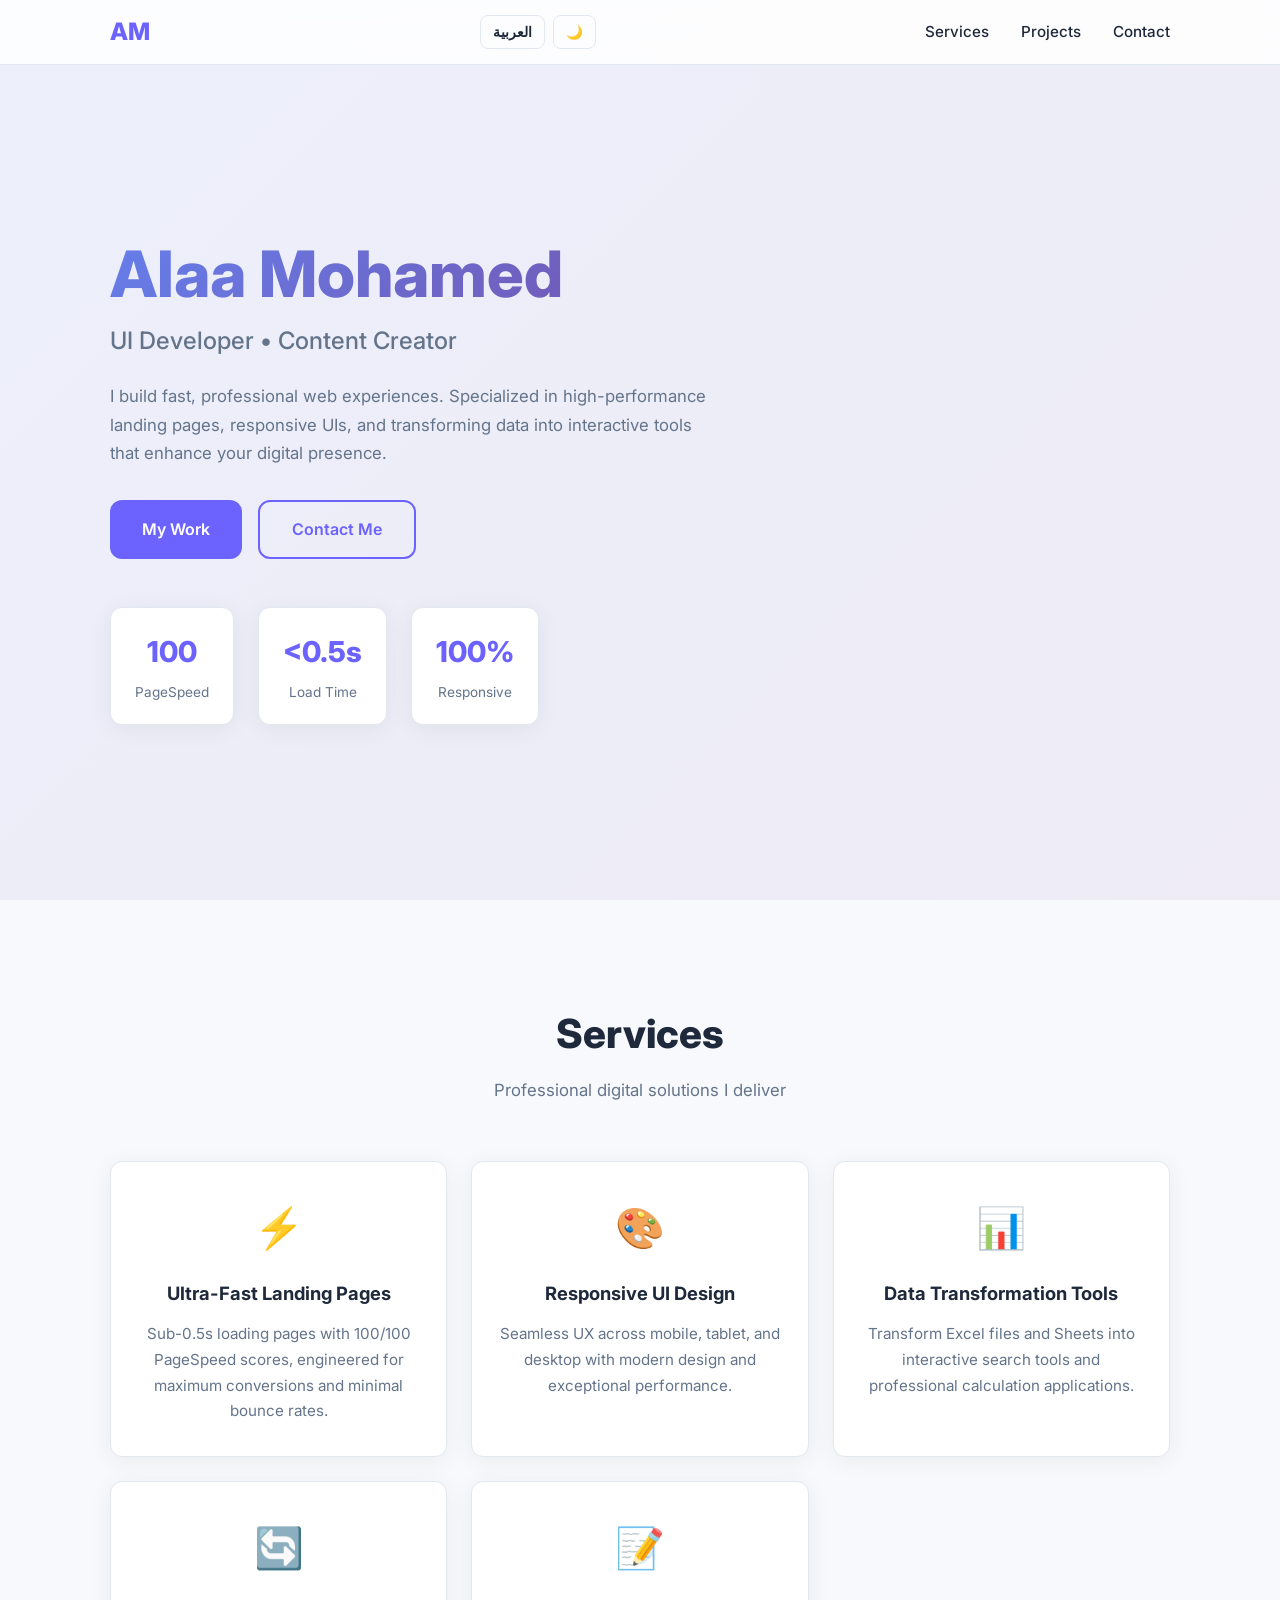
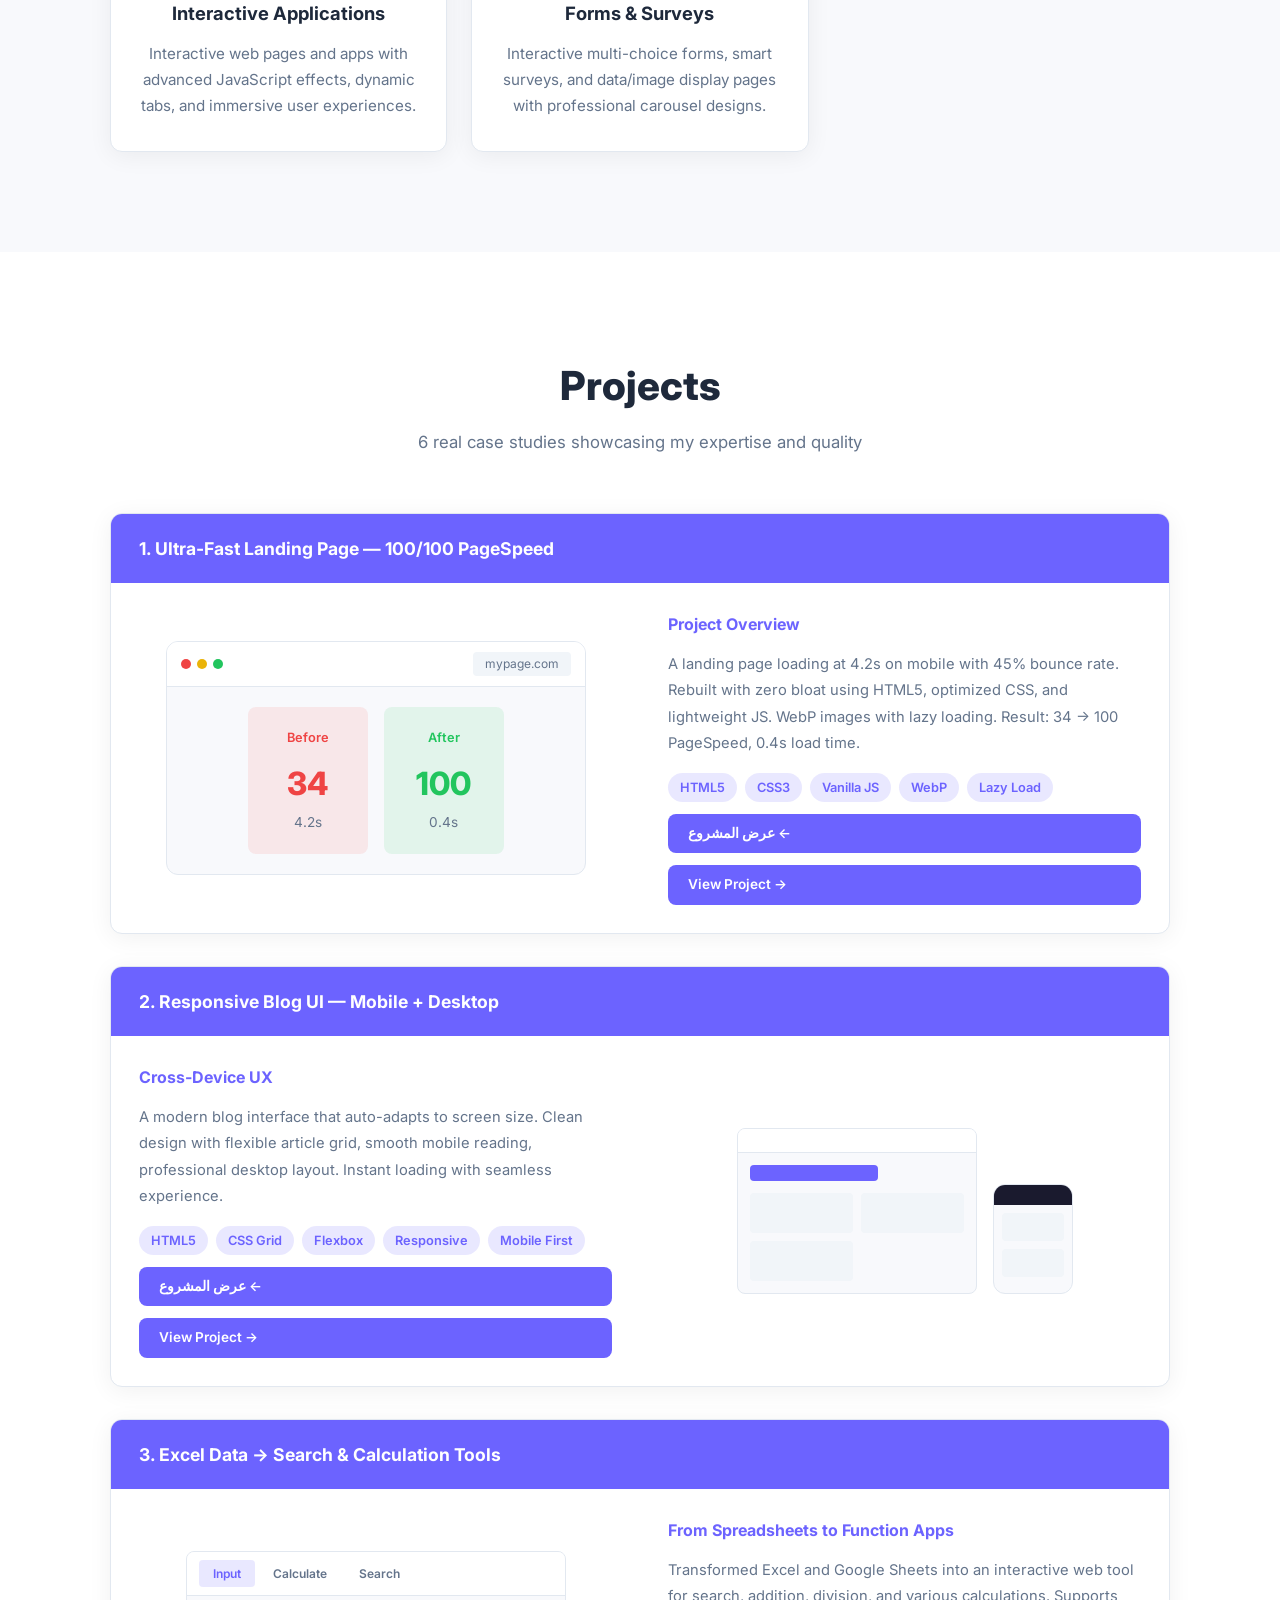
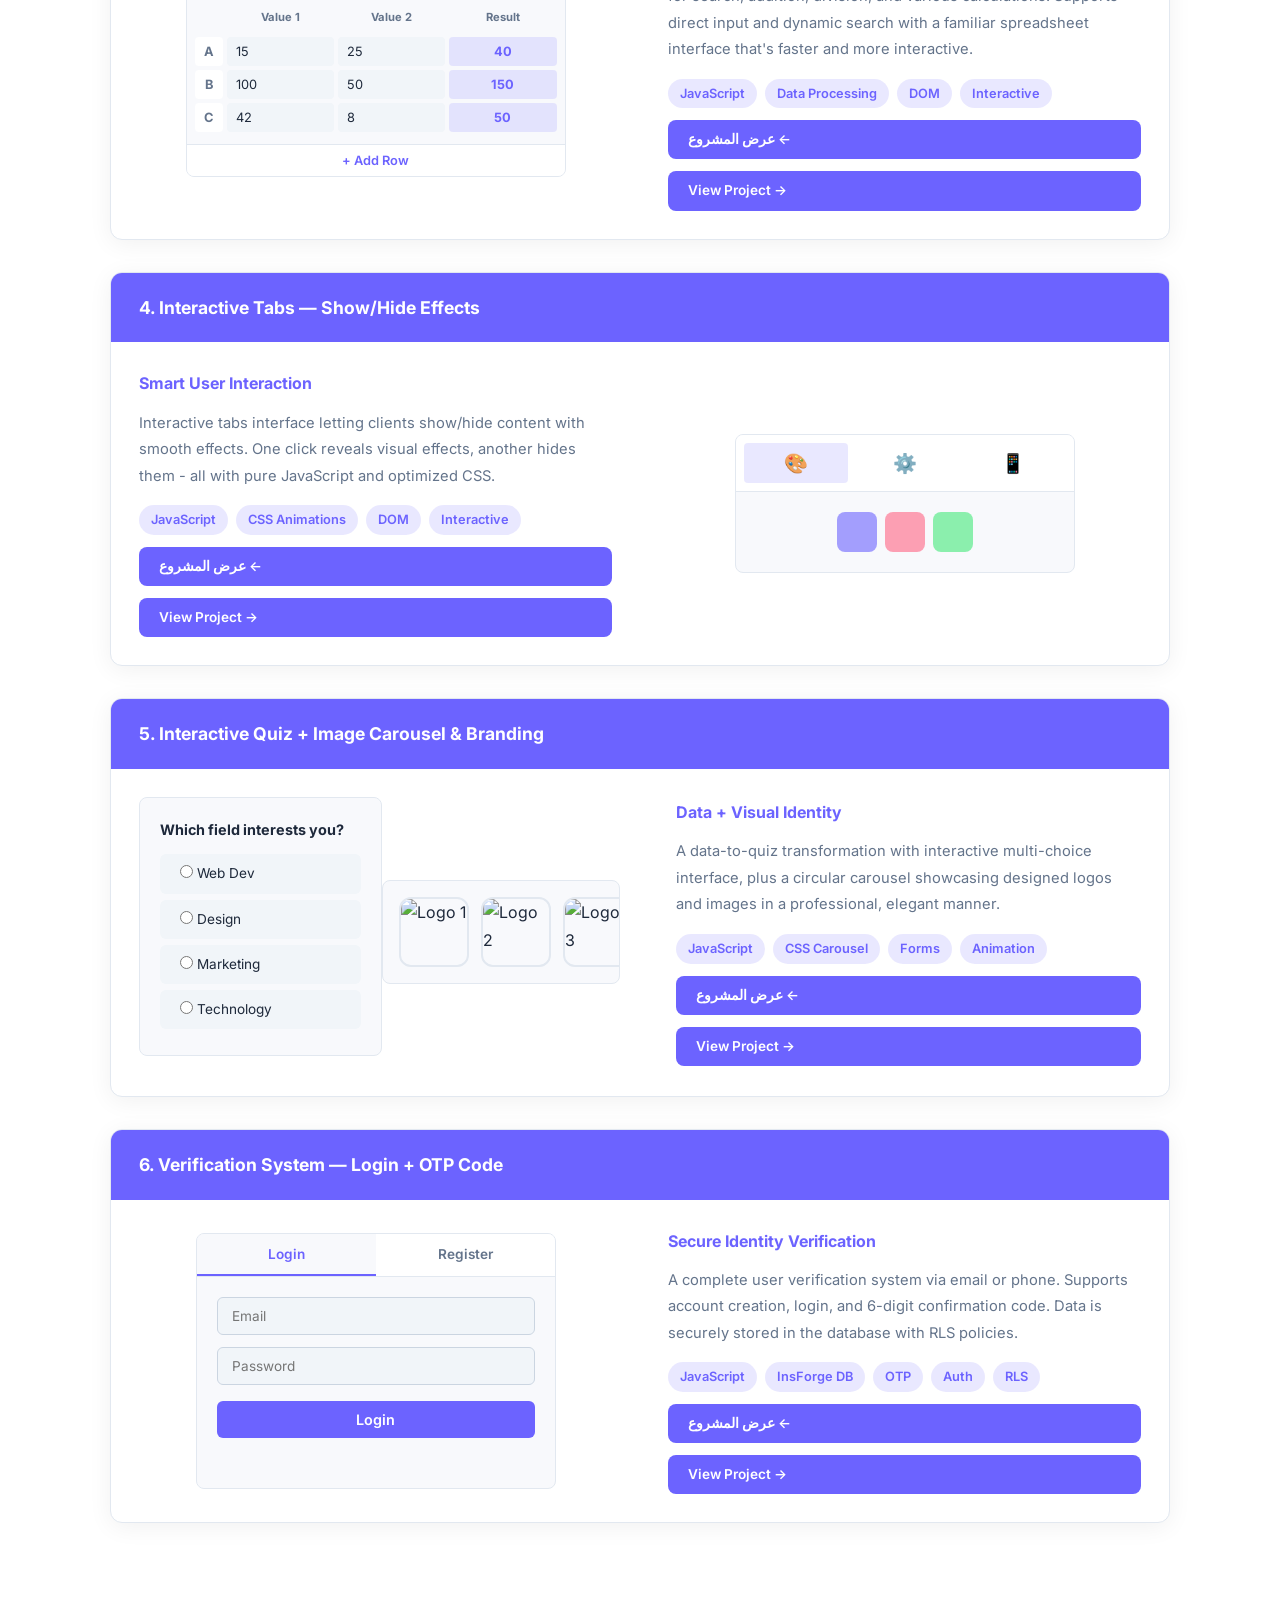
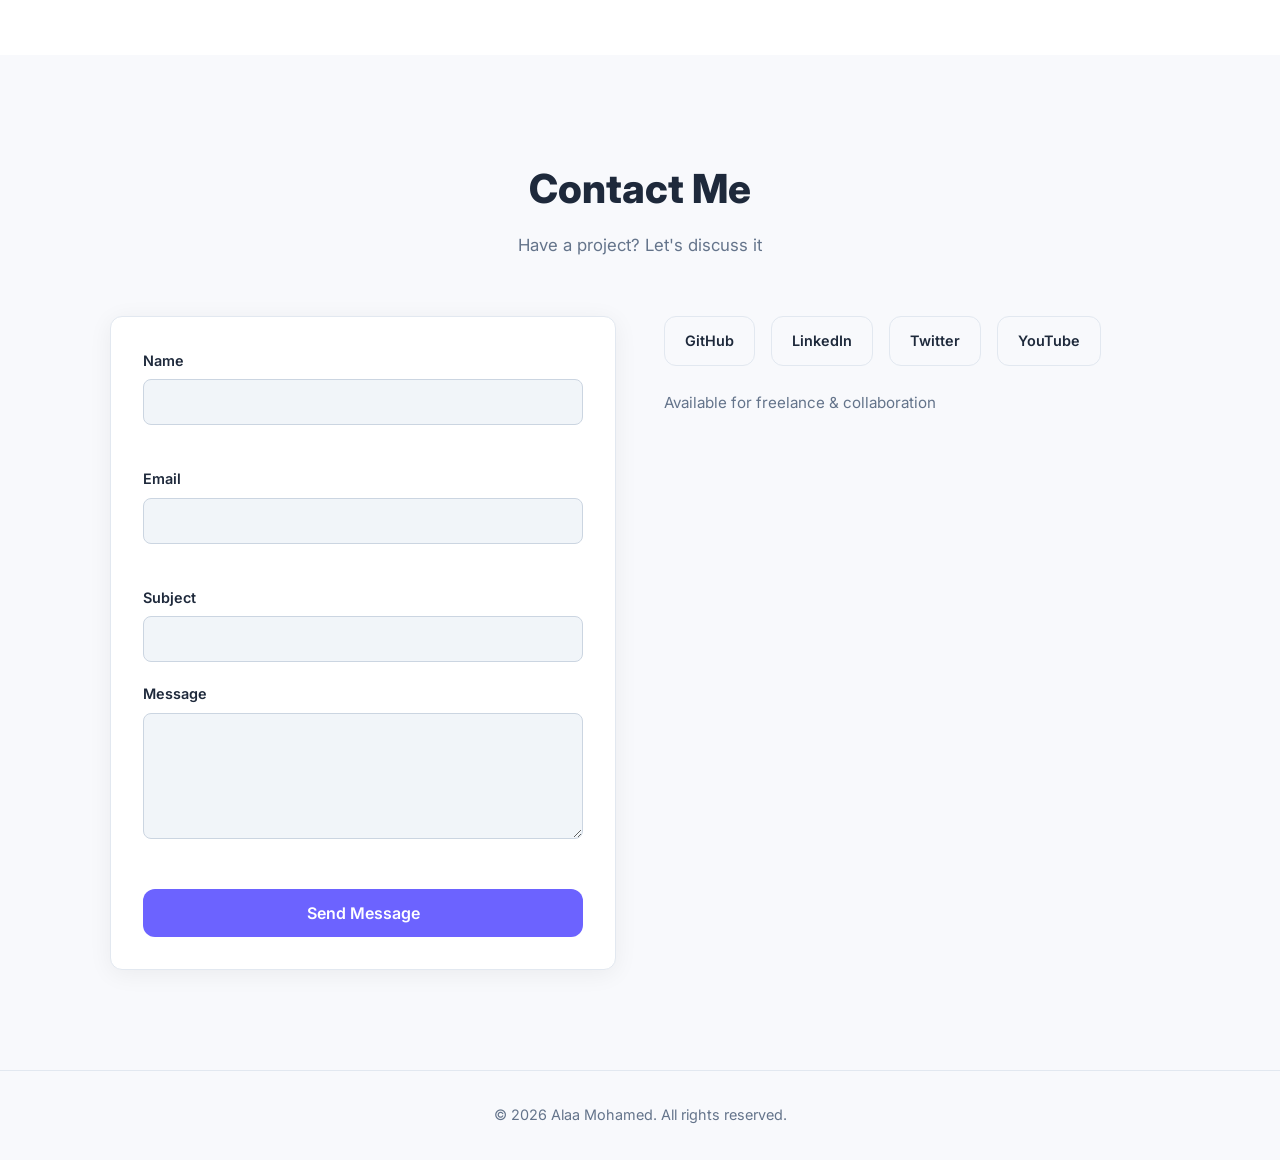
==== index.html @ 9984dd1e "Initial commit: portfolio with auth system, bilingual UI, 6 projects" ====
<!DOCTYPE html>
<html lang="en" dir="ltr" data-theme="light">
<head>
<meta charset="UTF-8">
<meta name="viewport" content="width=device-width, initial-scale=1.0">
<title lang="ar">علاء محمد | مطور وصانع محتوى</title>
<title lang="en" hidden>Alaa Mohamed | Developer &amp; Content Creator</title>
<meta name="description" content="علاء محمد - مطور واجهات مستخدم وصانع محتوى. أبنـي لاندينج بيج فائقة السرعة، واجهات متجاوبة، وأدوات تفاعلية.">
<link rel="icon" type="image/svg+xml" href="data:image/svg+xml,%3Csvg xmlns='http://www.w3.org/2000/svg' viewBox='0 0 32 32'%3E%3Crect width='32' height='32' rx='8' fill='%236C63FF'/%3E%3Ctext x='16' y='22' font-size='18' fill='white' text-anchor='middle' font-weight='bold' lang='ar'%3Eع%3C/text%3E%3Ctext x='16' y='22' font-size='18' fill='white' text-anchor='middle' font-weight='bold' lang='en' hidden%3EA%3C/text%3E%3C/svg%3E">
<link rel="preconnect" href="https://fonts.googleapis.com">
<link rel="preconnect" href="https://fonts.gstatic.com" crossorigin>
<link href="https://fonts.googleapis.com/css2?family=Cairo:wght@400;500;600;700;800&family=Inter:wght@400;500;600;700&display=swap" rel="stylesheet">
<link rel="stylesheet" href="styles/main.css">
</head>
<body>

<!-- ===== NAVIGATION ===== -->
<nav class="nav" role="navigation">
  <div class="nav__inner container">
    <a href="#" class="nav__logo">AM</a>
    <div class="nav__actions">
      <button class="btn-icon" id="langToggle" aria-label="English">EN</button>
      <button class="btn-icon" id="themeToggle" aria-label="Toggle theme">🌓</button>
      <button class="btn-icon nav__menu-btn" id="menuToggle" aria-label="Menu">☰</button>
    </div>
    <ul class="nav__links" id="navLinks">
      <li><a href="#services"><span lang="ar">خدماتي</span><span lang="en" hidden>Services</span></a></li>
      <li><a href="#projects"><span lang="ar">مشاريعي</span><span lang="en" hidden>Projects</span></a></li>
      <li><a href="#contact"><span lang="ar">تواصل</span><span lang="en" hidden>Contact</span></a></li>
    </ul>
  </div>
</nav>

<!-- ===== HERO ===== -->
<header class="hero" id="hero">
  <div class="hero__bg"></div>
  <div class="hero__inner container">
    <div class="hero__content">
      <h1 class="hero__name">
        <span class="hero__name-ar" lang="ar">علاء محمد</span>
        <span class="hero__name-en" lang="en" hidden>Alaa Mohamed</span>
      </h1>
      <p class="hero__title">
        <span lang="ar">مطور واجهات مستخدم &bull; صانع محتوى</span>
        <span lang="en" hidden>UI Developer &bull; Content Creator</span>
      </p>
      <p class="hero__bio">
        <span lang="ar">أبنـي تجارب ويب سريعة واحترافية. متخصص في لاندينج بيج فائقة الأداء، واجهات مستخدم متجاوبة، وتحويل البيانات والملفات إلى أدوات تفاعلية تعزز حضورك الرقمي.</span>
        <span lang="en" hidden>I build fast, professional web experiences. Specialized in high-performance landing pages, responsive UIs, and transforming data into interactive tools that enhance your digital presence.</span>
      </p>
      <div class="hero__cta">
        <a href="#projects" class="btn btn-primary"><span lang="ar">مشاريعي</span><span lang="en" hidden>My Work</span></a>
        <a href="#contact" class="btn btn-outline"><span lang="ar">تواصل معي</span><span lang="en" hidden>Contact Me</span></a>
      </div>
      <div class="hero__metrics">
        <div class="metric-card">
          <span class="metric-card__value">100</span>
          <span class="metric-card__label"><span lang="ar">PageSpeed</span><span lang="en" hidden>PageSpeed</span></span>
        </div>
        <div class="metric-card">
          <span class="metric-card__value">&lt;0.5s</span>
          <span class="metric-card__label"><span lang="ar">زمن التحميل</span><span lang="en" hidden>Load Time</span></span>
        </div>
        <div class="metric-card">
          <span class="metric-card__value">100%</span>
          <span class="metric-card__label"><span lang="ar">متجاوب</span><span lang="en" hidden>Responsive</span></span>
        </div>
      </div>
    </div>
  </div>
</header>

<!-- ===== SERVICES ===== -->
<section class="section" id="services">
  <div class="container">
    <h2 class="section__title" data-i18n="services.title"><span lang="ar">خدماتي</span><span lang="en" hidden>Services</span></h2>
    <p class="section__sub" data-i18n="services.sub"><span lang="ar">ما أقدمه لك من حلول رقمية احترافية</span><span lang="en" hidden>Professional digital solutions I deliver</span></p>
    <div class="services__grid">
      <div class="service-card" data-delay="0">
        <div class="service-card__icon">⚡</div>
        <h3 data-i18n="services.landing.title"><span lang="ar">لاندينج بيج فائقة السرعة</span><span lang="en" hidden>Ultra-Fast Landing Pages</span></h3>
        <p data-i18n="services.landing.desc"><span lang="ar">صفحات محسّنة للتحميل تحت 0.5 ثانية مع نتائج PageSpeed 100/100، مصممة لزيادة التحويلات وتقليل الارتداد.</span><span lang="en" hidden>Sub-0.5s loading pages with 100/100 PageSpeed scores, engineered for maximum conversions and minimal bounce rates.</span></p>
      </div>
      <div class="service-card" data-delay="100">
        <div class="service-card__icon">🎨</div>
        <h3 data-i18n="services.ui.title"><span lang="ar">واجهات مستخدم متجاوبة</span><span lang="en" hidden>Responsive UI Design</span></h3>
        <p data-i18n="services.ui.desc"><span lang="ar">تجربة مستخدم سلسة على جميع الأجهزة - موبيل، تابلت، ديسكتوب - بتصاميم عصرية وأداء استثنائي.</span><span lang="en" hidden>Seamless UX across mobile, tablet, and desktop with modern design and exceptional performance.</span></p>
      </div>
      <div class="service-card" data-delay="200">
        <div class="service-card__icon">📊</div>
        <h3 data-i18n="services.data.title"><span lang="ar">تحويل البيانات إلى أدوات</span><span lang="en" hidden>Data Transformation Tools</span></h3>
        <p data-i18n="services.data.desc"><span lang="ar">حوّل ملفات Excel وSheets إلى أدوات بحث تفاعلية وتطبيقات دوال احترافية للجمع والتحليل.</span><span lang="en" hidden>Transform Excel files and Sheets into interactive search tools and professional calculation applications.</span></p>
      </div>
      <div class="service-card" data-delay="300">
        <div class="service-card__icon">🔄</div>
        <h3 data-i18n="services.interactive.title"><span lang="ar">تطبيقات تفاعلية</span><span lang="en" hidden">Interactive Applications</span></h3>
        <p data-i18n="services.interactive.desc"><span lang="ar">صفحات وتطبيقات ويب تفاعلية مع تأثيرات جافا سكريبت متقدمة، تابات ديناميكية، وتجارب مستخدم غامرة.</span><span lang="en" hidden">Interactive web pages and apps with advanced JavaScript effects, dynamic tabs, and immersive user experiences.</span></p>
      </div>
      <div class="service-card" data-delay="400">
        <div class="service-card__icon">📝</div>
        <h3 data-i18n="services.forms.title"><span lang="ar">نماذج واستبيانات</span><span lang="en" hidden>Forms & Surveys</span></h3>
        <p data-i18n="services.forms.desc"><span lang="ar">نماذج تفاعلية متعددة الاختيارات، استبيانات ذكية، وصفحات عرض بيانات وصور بتصاميم كاروسيل احترافية.</span><span lang="en" hidden>Interactive multi-choice forms, smart surveys, and data/image display pages with professional carousel designs.</span></p>
      </div>
    </div>
  </div>
</section>

<!-- ===== PROJECTS ===== -->
<section class="section section--dark" id="projects">
  <div class="container">
    <h2 class="section__title" data-i18n="projects.title"><span lang="ar">مشاريعي</span><span lang="en" hidden>Projects</span></h2>
    <p class="section__sub" data-i18n="projects.sub"><span lang="ar">6 نماذج عمل حقيقية تعكس خبرتي وجودة ما أقدمه</span><span lang="en" hidden>6 real case studies showcasing my expertise and quality</span></p>

    <!-- Project 1: Landing Page Speed -->
    <article class="project" data-project="1">
      <div class="project__header" data-i18n="project1.title">
        <span lang="ar">١. لاندينج بيج فائقة السرعة &mdash; 100/100 PageSpeed</span>
        <span lang="en" hidden>1. Ultra-Fast Landing Page &mdash; 100/100 PageSpeed</span>
      </div>
      <div class="project__body">
        <div class="project__mockup">
          <div class="mockup-browser">
            <div class="mockup-browser__bar">
              <span></span><span></span><span></span>
              <span class="mockup-browser__url">mypage.com</span>
            </div>
            <div class="mockup-browser__content">
              <div class="speed-demo">
                <div class="speed-card speed-card--before">
                  <div class="speed-card__label">Before</div>
                  <div class="speed-card__score">34</div>
                  <div class="speed-card__time">4.2s</div>
                </div>
                <div class="speed-card speed-card--after">
                  <div class="speed-card__label">After</div>
                  <div class="speed-card__score">100</div>
                  <div class="speed-card__time">0.4s</div>
                </div>
              </div>
            </div>
          </div>
        </div>
        <div class="project__info">
          <h4 data-i18n="project1.subtitle"><span lang="ar">نبذة عن المشروع</span><span lang="en" hidden>Project Overview</span></h4>
          <p data-i18n="project1.desc"><span lang="ar">لاندينج بيج كانت 4.2 ثانية على الموبيل، 45% من الزوار يرتدون قبل التحميل. أعدت بناءها بصفر مكتبات ثقيلة باستخدام HTML5 وCSS محسّن وJS خفيف. استخدمت WebP للصور مع تحميل كسول. النتيجة: من 34 إلى 100 في PageSpeed، زمن تحميل 0.4 ثانية.</span><span lang="en" hidden>A landing page loading at 4.2s on mobile with 45% bounce rate. Rebuilt with zero bloat using HTML5, optimized CSS, and lightweight JS. WebP images with lazy loading. Result: 34 → 100 PageSpeed, 0.4s load time.</span></p>
          <div class="project__tags">
            <span>HTML5</span><span>CSS3</span><span>Vanilla JS</span><span>WebP</span><span>Lazy Load</span>
          </div>
          <a href="project-1.html" class="btn project__link" lang="ar">عرض المشروع ←</a>
          <a href="project-1.html" class="btn project__link" lang="en" hidden>View Project →</a>
        </div>
      </div>
    </article>

    <!-- Project 2: Responsive Blog UI -->
    <article class="project" data-project="2">
      <div class="project__header" data-i18n="project2.title">
        <span lang="ar">٢. واجهة بلوج متجاوبة &mdash; موبيل + ديسكتوب</span>
        <span lang="en" hidden>2. Responsive Blog UI &mdash; Mobile + Desktop</span>
      </div>
      <div class="project__body project__body--reverse">
        <div class="project__mockup">
          <div class="mockup-devices">
            <div class="mockup-devices__desktop">
              <div class="mockup-devices__bar"></div>
              <div class="mockup-blog">
                <div class="mockup-blog__header"></div>
                <div class="mockup-blog__grid">
                  <div></div><div></div><div></div>
                </div>
              </div>
            </div>
            <div class="mockup-devices__mobile">
              <div class="mockup-devices__notch"></div>
              <div class="mockup-blog-mobile">
                <div class="mockup-blog-mobile__item"></div>
                <div class="mockup-blog-mobile__item"></div>
              </div>
            </div>
          </div>
        </div>
        <div class="project__info">
          <h4 data-i18n="project2.subtitle"><span lang="ar">تجربة مستخدم عبر الأجهزة</span><span lang="en" hidden>Cross-Device UX</span></h4>
          <p data-i18n="project2.desc"><span lang="ar">واجهة مدونة عصرية تتكيف تلقائياً مع حجم الشاشة. تصميم نظيف مع شبكة مقالات مرنة، تجربة قراءة سلسة على الموبيل، وتبويب احترافي على سطح المكتب. تعمل بسلاسة وتحمّل فوري.</span><span lang="en" hidden>A modern blog interface that auto-adapts to screen size. Clean design with flexible article grid, smooth mobile reading, professional desktop layout. Instant loading with seamless experience.</span></p>
          <div class="project__tags">
            <span>HTML5</span><span>CSS Grid</span><span>Flexbox</span><span>Responsive</span><span>Mobile First</span>
          </div>
          <a href="project-2.html" class="btn project__link" lang="ar">عرض المشروع ←</a>
          <a href="project-2.html" class="btn project__link" lang="en" hidden>View Project →</a>
        </div>
      </div>
    </article>

    <!-- Project 3: Excel/Sheets Data Tool (Interactive) -->
    <article class="project" data-project="3">
      <div class="project__header" data-i18n="project3.title">
        <span lang="ar">٣. محول بيانات Excel &rarr; أدوات بحث وحسابات</span>
        <span lang="en" hidden>3. Excel Data &rarr; Search & Calculation Tools</span>
      </div>
      <div class="project__body">
        <div class="project__mockup">
          <div class="mockup-sheets" id="sheetsApp">
            <div class="mockup-sheets__toolbar">
              <button class="mockup-sheets__tab active" data-sheets-tab="input"><span lang="ar">إدخال</span><span lang="en" hidden>Input</span></button>
              <button class="mockup-sheets__tab" data-sheets-tab="calc"><span lang="ar">حساب</span><span lang="en" hidden>Calculate</span></button>
              <button class="mockup-sheets__tab" data-sheets-tab="search"><span lang="ar">بحث</span><span lang="en" hidden>Search</span></button>
            </div>
            <div class="mockup-sheets__panel active" data-sheets-panel="input">
              <div class="mockup-sheets__grid" id="sheetsGrid">
                <div class="mockup-sheets__header-row">
                  <span class="mockup-sheets__header"></span>
                  <span class="mockup-sheets__header"><span lang="ar">القيمة 1</span><span lang="en" hidden>Value 1</span></span>
                  <span class="mockup-sheets__header"><span lang="ar">القيمة 2</span><span lang="en" hidden>Value 2</span></span>
                  <span class="mockup-sheets__header"><span lang="ar">الناتج</span><span lang="en" hidden>Result</span></span>
                </div>
              </div>
              <button class="mockup-sheets__add-row" id="sheetsAddRow">+ <span lang="ar">إضافة صف</span><span lang="en" hidden>Add Row</span></button>
            </div>
            <div class="mockup-sheets__panel" data-sheets-panel="calc">
              <div class="mockup-sheets__calc-results" id="sheetsCalcResults">
                <div class="mockup-sheets__calc-item"><span class="mockup-sheets__calc-label"><span lang="ar">المجموع الكلي</span><span lang="en" hidden>Total Sum</span></span><span class="mockup-sheets__calc-value" id="calcSum">0</span></div>
                <div class="mockup-sheets__calc-item"><span class="mockup-sheets__calc-label"><span lang="ar">المتوسط</span><span lang="en" hidden>Average</span></span><span class="mockup-sheets__calc-value" id="calcAvg">0</span></div>
                <div class="mockup-sheets__calc-item"><span class="mockup-sheets__calc-label"><span lang="ar">أكبر قيمة</span><span lang="en" hidden>Max</span></span><span class="mockup-sheets__calc-value" id="calcMax">0</span></div>
                <div class="mockup-sheets__calc-item"><span class="mockup-sheets__calc-label"><span lang="ar">أصغر قيمة</span><span lang="en" hidden>Min</span></span><span class="mockup-sheets__calc-value" id="calcMin">0</span></div>
                <div class="mockup-sheets__calc-item"><span class="mockup-sheets__calc-label"><span lang="ar">عدد الصفوف</span><span lang="en" hidden>Row Count</span></span><span class="mockup-sheets__calc-value" id="calcCount">0</span></div>
              </div>
            </div>
            <div class="mockup-sheets__panel" data-sheets-panel="search">
              <div class="mockup-sheets__search-bar">
                <input type="text" id="sheetsSearchInput" placeholder="بحث..." class="mockup-sheets__search-input">
              </div>
              <div class="mockup-sheets__search-results" id="sheetsSearchResults">
                <span class="mockup-sheets__search-hint"><span lang="ar">اكتب كلمة للبحث في القيم</span><span lang="en" hidden>Type to search values</span></span>
              </div>
            </div>
          </div>
        </div>
        <div class="project__info">
          <h4 data-i18n="project3.subtitle"><span lang="ar">من جداول البيانات إلى تطبيق دوال</span><span lang="en" hidden>From Spreadsheets to Function Apps</span></h4>
          <p data-i18n="project3.desc"><span lang="ar">حوّلت ملفات Excel وGoogle Sheets إلى أداة ويب تفاعلية للبحث والجمع والقسمة والحسابات المختلفة. يدعم الإدخال المباشر والبحث الديناميكي، مع واجهة تشبه جداول البيانات لكنها أسرع وأكثر تفاعلية.</span><span lang="en" hidden>Transformed Excel and Google Sheets into an interactive web tool for search, addition, division, and various calculations. Supports direct input and dynamic search with a familiar spreadsheet interface that's faster and more interactive.</span></p>
          <div class="project__tags">
            <span>JavaScript</span><span>Data Processing</span><span>DOM</span><span>Interactive</span>
          </div>
          <a href="project-3.html" class="btn project__link" lang="ar">عرض المشروع ←</a>
          <a href="project-3.html" class="btn project__link" lang="en" hidden>View Project →</a>
        </div>
      </div>
    </article>

    <!-- Project 4: Interactive Tabs -->
    <article class="project" data-project="4">
      <div class="project__header" data-i18n="project4.title">
        <span lang="ar">٤. تابات تفاعلية &mdash; إظهار/إخفاء بتأثيرات</span>
        <span lang="en" hidden>4. Interactive Tabs &mdash; Show/Hide Effects</span>
      </div>
      <div class="project__body project__body--reverse">
        <div class="project__mockup">
          <div class="mockup-tabs-demo">
            <div class="mockup-tabs-demo__bar">
              <button class="mockup-tabs-demo__tab active" data-tab="1">🎨</button>
              <button class="mockup-tabs-demo__tab" data-tab="2">⚙️</button>
              <button class="mockup-tabs-demo__tab" data-tab="3">📱</button>
            </div>
            <div class="mockup-tabs-demo__content">
              <div class="mockup-tabs-demo__panel active" data-panel="1">
                <div class="mockup-tabs-demo__shape"></div>
                <div class="mockup-tabs-demo__shape"></div>
                <div class="mockup-tabs-demo__shape"></div>
              </div>
              <div class="mockup-tabs-demo__panel" data-panel="2">
                <div class="mockup-tabs-demo__gear"></div>
              </div>
              <div class="mockup-tabs-demo__panel" data-panel="3">
                <div class="mockup-tabs-demo__phone"></div>
              </div>
            </div>
          </div>
        </div>
        <div class="project__info">
          <h4 data-i18n="project4.subtitle"><span lang="ar">تفاعل ذكي مع المستخدم</span><span lang="en" hidden>Smart User Interaction</span></h4>
          <p data-i18n="project4.desc"><span lang="ar">واجهة تابات تفاعلية تسمح للعميل بعرض وإخفاء المحتوى بتأثيرات سلسة. ضغطة واحدة تظهر التأثيرات البصرية، وضغطة أخرى تخفيها - كل ذلك بجافا سكريبت نقي وسي إس إس محسّن.</span><span lang="en" hidden>Interactive tabs interface letting clients show/hide content with smooth effects. One click reveals visual effects, another hides them - all with pure JavaScript and optimized CSS.</span></p>
          <div class="project__tags">
            <span>JavaScript</span><span>CSS Animations</span><span>DOM</span><span>Interactive</span>
          </div>
          <a href="project-4.html" class="btn project__link" lang="ar">عرض المشروع ←</a>
          <a href="project-4.html" class="btn project__link" lang="en" hidden>View Project →</a>
        </div>
      </div>
    </article>

    <!-- Project 5: Quiz/Carousel -->
    <article class="project" data-project="5">
      <div class="project__header" data-i18n="project5.title">
        <span lang="ar">٥. استبيان تفاعلي + كاروسيل صور وهوية</span>
        <span lang="en" hidden>5. Interactive Quiz + Image Carousel & Branding</span>
      </div>
      <div class="project__body">
        <div class="project__mockup">
          <div class="mockup-quiz">
            <div class="mockup-quiz__question" data-i18n="project5.q">
              <span lang="ar">ما هو المجال الذي تهتم به؟</span>
              <span lang="en" hidden>Which field interests you?</span>
            </div>
            <div class="mockup-quiz__options">
              <label><input type="radio" name="quiz"> <span lang="ar">تطوير ويب</span><span lang="en" hidden>Web Dev</span></label>
              <label><input type="radio" name="quiz"> <span lang="ar">تصميم</span><span lang="en" hidden>Design</span></label>
              <label><input type="radio" name="quiz"> <span lang="ar">تسويق</span><span lang="en" hidden>Marketing</span></label>
              <label><input type="radio" name="quiz"> <span lang="ar">تقنية</span><span lang="en" hidden>Technology</span></label>
            </div>
          </div>
          <div class="mockup-carousel">
            <div class="mockup-carousel__track">
              <img src="https://picsum.photos/seed/logo1/80/80" alt="Logo 1" class="mockup-carousel__logo" loading="lazy">
              <img src="https://picsum.photos/seed/logo2/80/80" alt="Logo 2" class="mockup-carousel__logo" loading="lazy">
              <img src="https://picsum.photos/seed/logo3/80/80" alt="Logo 3" class="mockup-carousel__logo" loading="lazy">
              <img src="https://picsum.photos/seed/logo4/80/80" alt="Logo 4" class="mockup-carousel__logo" loading="lazy">
              <img src="https://picsum.photos/seed/logo5/80/80" alt="Logo 5" class="mockup-carousel__logo" loading="lazy">
              <img src="https://picsum.photos/seed/logo6/80/80" alt="Logo 6" class="mockup-carousel__logo" loading="lazy">
              <img src="https://picsum.photos/seed/logo7/80/80" alt="Logo 7" class="mockup-carousel__logo" loading="lazy">
              <img src="https://picsum.photos/seed/logo8/80/80" alt="Logo 8" class="mockup-carousel__logo" loading="lazy">
            </div>
          </div>
        </div>
        <div class="project__info">
          <h4 data-i18n="project5.subtitle"><span lang="ar">بيانات + هوية بصرية</span><span lang="en" hidden>Data + Visual Identity</span></h4>
          <p data-i18n="project5.desc"><span lang="ar">نموذج تحويل البيانات إلى أسئلة اختيار متعدد مع واجهة استبيان تفاعلية، بالإضافة إلى كاروسيل دائري يعرض الشعارات والصور المصممة بطريقة احترافية وأنيقة.</span><span lang="en" hidden>A data-to-quiz transformation with interactive multi-choice interface, plus a circular carousel showcasing designed logos and images in a professional, elegant manner.</span></p>
          <div class="project__tags">
            <span>JavaScript</span><span>CSS Carousel</span><span>Forms</span><span>Animation</span>
          </div>
          <a href="project-5.html" class="btn project__link" lang="ar">عرض المشروع ←</a>
          <a href="project-5.html" class="btn project__link" lang="en" hidden>View Project →</a>
        </div>
      </div>
    </article>

    <!-- Project 6: Auth/Verification System -->
    <article class="project" data-project="6">
      <div class="project__header" data-i18n="project6.title">
        <span lang="ar">٦. نظام التحقق &mdash; تسجيل دخول + كود تأكيد</span>
        <span lang="en" hidden>6. Verification System &mdash; Login + OTP Code</span>
      </div>
      <div class="project__body">
        <div class="project__mockup">
          <div class="mockup-auth" id="authApp">
            <div class="mockup-auth__tabs">
              <button class="mockup-auth__tab active" data-auth-tab="login"><span lang="ar">تسجيل دخول</span><span lang="en" hidden>Login</span></button>
              <button class="mockup-auth__tab" data-auth-tab="register"><span lang="ar">حساب جديد</span><span lang="en" hidden>Register</span></button>
            </div>
            <div class="mockup-auth__panels">
              <div class="mockup-auth__panel active" data-auth-panel="login">
                <div class="mockup-auth__field">
                  <input type="email" id="authLoginEmail" placeholder="Email" class="mockup-auth__input">
                </div>
                <div class="mockup-auth__field">
                  <input type="password" id="authLoginPass" placeholder="Password" class="mockup-auth__input">
                </div>
                <button class="mockup-auth__submit" id="authLoginBtn"><span lang="ar">تسجيل دخول</span><span lang="en" hidden>Login</span></button>
                <div class="mockup-auth__hint" id="authLoginHint"></div>
              </div>
              <div class="mockup-auth__panel" data-auth-panel="register">
                <div class="mockup-auth__field">
                  <input type="email" id="authRegEmail" placeholder="Email" class="mockup-auth__input">
                </div>
                <div class="mockup-auth__field">
                  <input type="tel" id="authRegPhone" placeholder="Phone (optional)" class="mockup-auth__input">
                </div>
                <div class="mockup-auth__field">
                  <input type="password" id="authRegPass" placeholder="Password" class="mockup-auth__input">
                </div>
                <div class="mockup-auth__method">
                  <span lang="ar">طريقة التأكيد:</span><span lang="en" hidden>Verify via:</span>
                  <label class="mockup-auth__radio"><input type="radio" name="authMethod" value="email" checked> <span lang="ar">بريد</span><span lang="en" hidden>Email</span></label>
                  <label class="mockup-auth__radio"><input type="radio" name="authMethod" value="phone"> <span lang="ar">هاتف</span><span lang="en" hidden>Phone</span></label>
                </div>
                <button class="mockup-auth__submit" id="authRegBtn"><span lang="ar">إنشاء حساب</span><span lang="en" hidden>Create Account</span></button>
                <div class="mockup-auth__hint" id="authRegHint"></div>
              </div>
            </div>
            <div class="mockup-auth__verify" id="authVerifyBox">
              <p class="mockup-auth__verify-title"><span lang="ar">أدخل رمز التأكيد</span><span lang="en" hidden>Enter verification code</span></p>
              <p class="mockup-auth__verify-sub" id="authVerifySub"></p>
              <div class="mockup-auth__verify-codes" id="authVerifyCodes">
                <input maxlength="1" class="mockup-auth__code-input" data-idx="0">
                <input maxlength="1" class="mockup-auth__code-input" data-idx="1">
                <input maxlength="1" class="mockup-auth__code-input" data-idx="2">
                <input maxlength="1" class="mockup-auth__code-input" data-idx="3">
                <input maxlength="1" class="mockup-auth__code-input" data-idx="4">
                <input maxlength="1" class="mockup-auth__code-input" data-idx="5">
              </div>
              <button class="mockup-auth__submit" id="authVerifyBtn"><span lang="ar">تأكيد</span><span lang="en" hidden>Verify</span></button>
              <div class="mockup-auth__hint" id="authVerifyHint"><span lang="ar">رمز التجربة: 123456</span><span lang="en" hidden>Demo code: 123456</span></div>
              <button class="mockup-auth__back" id="authBackBtn"><span lang="ar">عودة</span><span lang="en" hidden>Back</span></button>
            </div>
            <div class="mockup-auth__success" id="authSuccessBox">
              <div class="mockup-auth__success-icon">✓</div>
              <p class="mockup-auth__success-title"><span lang="ar">تم التحقق بنجاح!</span><span lang="en" hidden>Verified successfully!</span></p>
              <p class="mockup-auth__success-email" id="authSuccessEmail"></p>
            </div>
          </div>
        </div>
        <div class="project__info">
          <h4 data-i18n="project6.subtitle"><span lang="ar">نظام تحقق آمن للهوية</span><span lang="en" hidden>Secure Identity Verification</span></h4>
          <p data-i18n="project6.desc"><span lang="ar">نظام كامل للتحقق من المستخدمين عبر البريد الإلكتروني أو الهاتف. يدعم إنشاء حساب، تسجيل دخول، وإرسال رمز تأكيد مكون من 6 أرقام. يتم تخزين البيانات بشكل آمن في قاعدة البيانات مع سياسات RLS.</span><span lang="en" hidden>A complete user verification system via email or phone. Supports account creation, login, and 6-digit confirmation code. Data is securely stored in the database with RLS policies.</span></p>
          <div class="project__tags">
            <span>JavaScript</span><span>InsForge DB</span><span>OTP</span><span>Auth</span><span>RLS</span>
          </div>
          <a href="project-6.html" class="btn project__link" lang="ar">عرض المشروع ←</a>
          <a href="project-6.html" class="btn project__link" lang="en" hidden>View Project →</a>
        </div>
      </div>
    </article>
  </div>
</section>

<!-- ===== CONTACT ===== -->
<section class="section" id="contact">
  <div class="container">
    <h2 class="section__title" data-i18n="contact.title"><span lang="ar">تواصل معي</span><span lang="en" hidden>Contact Me</span></h2>
    <p class="section__sub" data-i18n="contact.sub"><span lang="ar">هل لديك مشروع؟ دعنا نناقشه</span><span lang="en" hidden>Have a project? Let's discuss it</span></p>
    <div class="contact__grid">
      <form class="contact__form" id="contactForm" novalidate>
        <div class="form-group">
          <label for="name" data-i18n="contact.name"><span lang="ar">الاسم</span><span lang="en" hidden>Name</span></label>
          <input type="text" id="name" name="name" required minlength="2" autocomplete="name">
          <span class="form-error"></span>
        </div>
        <div class="form-group">
          <label for="email" data-i18n="contact.email"><span lang="ar">البريد الإلكتروني</span><span lang="en" hidden>Email</span></label>
          <input type="email" id="email" name="email" required autocomplete="email">
          <span class="form-error"></span>
        </div>
        <div class="form-group">
          <label for="subject" data-i18n="contact.subject"><span lang="ar">الموضوع</span><span lang="en" hidden>Subject</span></label>
          <input type="text" id="subject" name="subject">
        </div>
        <div class="form-group">
          <label for="message" data-i18n="contact.message"><span lang="ar">الرسالة</span><span lang="en" hidden>Message</span></label>
          <textarea id="message" name="message" required minlength="10" rows="5"></textarea>
          <span class="form-error"></span>
        </div>
        <button type="submit" class="btn btn-primary btn-block" data-i18n="contact.send">
          <span lang="ar">إرسال الرسالة</span><span lang="en" hidden>Send Message</span>
        </button>
        <div class="form-status" id="formStatus"></div>
      </form>
      <div class="contact__info">
        <div class="contact__social">
          <a href="#" class="social-link" aria-label="GitHub">GitHub</a>
          <a href="#" class="social-link" aria-label="LinkedIn">LinkedIn</a>
          <a href="#" class="social-link" aria-label="Twitter">Twitter</a>
          <a href="#" class="social-link" aria-label="YouTube">YouTube</a>
        </div>
        <div class="contact__details">
          <p><span lang="ar">متاح للمشاريع الحرة والتعاون</span><span lang="en" hidden>Available for freelance & collaboration</span></p>
        </div>
      </div>
    </div>
  </div>
</section>

<!-- ===== FOOTER ===== -->
<footer class="footer">
  <div class="container">
    <p>&copy; 2026 <span lang="ar">علاء محمد</span><span lang="en" hidden>Alaa Mohamed</span>. <span lang="ar">جميع الحقوق محفوظة</span><span lang="en" hidden>All rights reserved</span>.</p>
  </div>
</footer>

<script src="https://cdn.jsdelivr.net/npm/@emailjs/browser@4/dist/email.min.js"></script>
<script src="scripts/main.js"></script>
</body>
</html>
---- styles/main.css ----
/* ===== VARIABLES ===== */
:root {
  --font-ar: 'Cairo', sans-serif;
  --font-en: 'Inter', sans-serif;
  --transition: 0.3s ease;
  --radius: 12px;
  --radius-sm: 8px;
  --max-width: 1100px;
}

[data-theme="light"] {
  --bg: #f8f9fc;
  --bg-alt: #ffffff;
  --bg-card: #ffffff;
  --bg-dark: #0f172a;
  --text: #1e293b;
  --text-muted: #64748b;
  --text-inverse: #f1f5f9;
  --primary: #6C63FF;
  --primary-hover: #5a52e0;
  --primary-glow: rgba(108, 99, 255, 0.15);
  --border: #e2e8f0;
  --shadow: 0 4px 24px rgba(0,0,0,0.06);
  --shadow-lg: 0 8px 48px rgba(0,0,0,0.1);
  --nav-bg: rgba(255,255,255,0.85);
  --hero-gradient: linear-gradient(135deg, #667eea 0%, #764ba2 100%);
  --card-border: #e2e8f0;
  --input-bg: #f1f5f9;
  --input-border: #cbd5e1;
}

[data-theme="dark"] {
  --bg: #0b1121;
  --bg-alt: #131c31;
  --bg-card: #1a2540;
  --bg-dark: #0b1121;
  --text: #e2e8f0;
  --text-muted: #94a3b8;
  --text-inverse: #0f172a;
  --primary: #818cf8;
  --primary-hover: #6c75f0;
  --primary-glow: rgba(129, 140, 248, 0.15);
  --border: #1e293b;
  --shadow: 0 4px 24px rgba(0,0,0,0.2);
  --shadow-lg: 0 8px 48px rgba(0,0,0,0.3);
  --nav-bg: rgba(11, 17, 33, 0.9);
  --hero-gradient: linear-gradient(135deg, #1a1f4e 0%, #2d1b4e 100%);
  --card-border: #1e293b;
  --input-bg: #131c31;
  --input-border: #1e293b;
}

/* ===== RESET ===== */
*, *::before, *::after { box-sizing: border-box; margin: 0; padding: 0; }
html { scroll-behavior: smooth; scroll-padding-top: 80px; }
body {
  font-family: var(--font-ar);
  background: var(--bg);
  color: var(--text);
  line-height: 1.7;
  transition: background var(--transition), color var(--transition);
  overflow-x: hidden;
}
[dir="ltr"] body { font-family: var(--font-en); }
a { color: inherit; text-decoration: none; }
img { max-width: 100%; display: block; }
button { cursor: pointer; font-family: inherit; border: none; background: none; color: inherit; }
input, textarea, select { font-family: inherit; font-size: inherit; }

.container {
  max-width: var(--max-width);
  margin: 0 auto;
  padding: 0 20px;
}
@media (max-width: 480px) {
  .container { padding: 0 12px; }
}

/* ===== REVEAL ANIMATION ===== */
.reveal {
  opacity: 0;
  transform: translateY(30px);
  transition: opacity 0.6s ease, transform 0.6s ease;
}
.reveal.visible {
  opacity: 1;
  transform: translateY(0);
}

/* ===== NAVIGATION ===== */
.nav {
  position: fixed;
  top: 0;
  left: 0;
  right: 0;
  z-index: 1000;
  background: var(--nav-bg);
  backdrop-filter: blur(12px);
  border-bottom: 1px solid var(--border);
  transition: background var(--transition), border var(--transition);
}
.nav__inner {
  display: flex;
  align-items: center;
  justify-content: space-between;
  height: 64px;
}
.nav__logo {
  font-weight: 800;
  font-size: 1.5rem;
  color: var(--primary);
}
.nav__links {
  display: flex;
  gap: 32px;
  list-style: none;
}
.nav__links a {
  font-weight: 500;
  font-size: 0.95rem;
  position: relative;
  transition: color var(--transition);
}
.nav__links a::after {
  content: '';
  position: absolute;
  bottom: -4px;
  left: 0;
  width: 0;
  height: 2px;
  background: var(--primary);
  transition: width var(--transition);
}
.nav__links a:hover::after { width: 100%; }
.nav__actions { display: flex; align-items: center; gap: 8px; }
.btn-icon {
  padding: 8px 12px;
  border-radius: var(--radius-sm);
  font-weight: 600;
  font-size: 0.85rem;
  transition: background var(--transition), color var(--transition);
  border: 1px solid var(--border);
}
.btn-icon:hover { background: var(--primary-glow); }
.nav__menu-btn { display: none; }

@media (max-width: 768px) {
  .nav__links {
    display: none;
    position: fixed;
    top: 64px;
    left: 0;
    right: 0;
    background: var(--bg-alt);
    flex-direction: column;
    padding: 20px;
    gap: 16px;
    border-bottom: 1px solid var(--border);
    box-shadow: var(--shadow-lg);
  }
  .nav__links.nav__links--open { display: flex; }
  .nav__menu-btn { display: block; }
}

/* ===== HERO ===== */
.hero {
  min-height: 100vh;
  display: flex;
  align-items: center;
  position: relative;
  padding-top: 64px;
  overflow: hidden;
}
.hero__bg {
  position: absolute;
  inset: 0;
  background: var(--hero-gradient);
  opacity: 0.08;
  z-index: 0;
}
.hero__inner { position: relative; z-index: 1; width: 100%; }
.hero__content { max-width: 720px; }
.hero__name {
  font-size: clamp(2.5rem, 6vw, 4rem);
  font-weight: 800;
  line-height: 1.1;
  margin-bottom: 12px;
  background: var(--hero-gradient);
  -webkit-background-clip: text;
  -webkit-text-fill-color: transparent;
  background-clip: text;
}
.hero__title {
  font-size: clamp(1.1rem, 2.5vw, 1.5rem);
  color: var(--text-muted);
  margin-bottom: 20px;
  font-weight: 500;
}
.hero__bio {
  font-size: 1.05rem;
  color: var(--text-muted);
  margin-bottom: 32px;
  max-width: 600px;
}
.hero__cta { display: flex; gap: 16px; margin-bottom: 48px; flex-wrap: wrap; }

.btn {
  display: inline-flex;
  align-items: center;
  padding: 14px 32px;
  border-radius: var(--radius);
  font-weight: 600;
  font-size: 1rem;
  transition: all var(--transition);
}
.btn-primary {
  background: var(--primary);
  color: white;
}
.btn-primary:hover { background: var(--primary-hover); transform: translateY(-2px); box-shadow: 0 8px 24px var(--primary-glow); }
.btn-outline {
  border: 2px solid var(--primary);
  color: var(--primary);
}
.btn-outline:hover { background: var(--primary-glow); transform: translateY(-2px); }
.btn-block { width: 100%; justify-content: center; }

.hero__metrics {
  display: flex;
  gap: 24px;
  flex-wrap: wrap;
}
.metric-card {
  background: var(--bg-card);
  border: 1px solid var(--card-border);
  border-radius: var(--radius);
  padding: 20px 24px;
  text-align: center;
  min-width: 120px;
  box-shadow: var(--shadow);
  transition: transform var(--transition), box-shadow var(--transition);
}
.metric-card:hover { transform: translateY(-4px); box-shadow: var(--shadow-lg); }
.metric-card__value {
  font-size: 1.8rem;
  font-weight: 800;
  color: var(--primary);
  display: block;
}
.metric-card__label {
  font-size: 0.85rem;
  color: var(--text-muted);
  margin-top: 4px;
  display: block;
}

/* ===== SECTIONS ===== */
.section {
  padding: 100px 0;
}
@media (max-width: 768px) {
  .section { padding: 60px 0; }
  .section__sub { margin-bottom: 36px; }
}
.section--dark {
  background: var(--bg-alt);
}
.section__title {
  font-size: clamp(1.8rem, 4vw, 2.5rem);
  font-weight: 800;
  text-align: center;
  margin-bottom: 8px;
}
.section__sub {
  text-align: center;
  color: var(--text-muted);
  font-size: 1.05rem;
  margin-bottom: 56px;
}

/* ===== SERVICES ===== */
.services__grid {
  display: grid;
  grid-template-columns: repeat(auto-fit, minmax(280px, 1fr));
  gap: 24px;
}
.service-card {
  background: var(--bg-card);
  border: 1px solid var(--card-border);
  border-radius: var(--radius);
  padding: 32px 24px;
  transition: all var(--transition);
  box-shadow: var(--shadow);
  text-align: center;
}
.service-card:hover {
  transform: translateY(-6px);
  box-shadow: var(--shadow-lg);
  border-color: var(--primary);
}
.service-card__icon {
  font-size: 2.5rem;
  margin-bottom: 16px;
}
.service-card h3 {
  font-size: 1.15rem;
  margin-bottom: 12px;
}
.service-card p {
  color: var(--text-muted);
  font-size: 0.95rem;
  line-height: 1.7;
}

/* ===== PROJECTS ===== */
.project {
  background: var(--bg-card);
  border: 1px solid var(--card-border);
  border-radius: var(--radius);
  margin-bottom: 32px;
  overflow: hidden;
  box-shadow: var(--shadow);
  transition: box-shadow var(--transition);
}
.project:hover { box-shadow: var(--shadow-lg); }
.project__header {
  padding: 20px 28px;
  font-size: 1.1rem;
  font-weight: 700;
  background: var(--primary);
  color: white;
}
.project__body {
  display: grid;
  grid-template-columns: 1fr 1fr;
  gap: 0;
}
.project__body--reverse { direction: rtl; }
.project__body--reverse > * { direction: initial; }
.project__mockup {
  padding: 28px;
  display: flex;
  align-items: center;
  justify-content: center;
  min-height: 280px;
}
.project__info {
  padding: 28px;
  display: flex;
  flex-direction: column;
  justify-content: center;
}
.project__info h4 {
  font-size: 1rem;
  font-weight: 700;
  margin-bottom: 12px;
  color: var(--primary);
}
.project__info p {
  color: var(--text-muted);
  font-size: 0.92rem;
  line-height: 1.8;
  margin-bottom: 16px;
}
.project__tags {
  display: flex;
  flex-wrap: wrap;
  gap: 8px;
}
.project__tags span {
  padding: 4px 12px;
  border-radius: 20px;
  font-size: 0.8rem;
  font-weight: 600;
  background: var(--primary-glow);
  color: var(--primary);
}

@media (max-width: 768px) {
  .project__body { grid-template-columns: 1fr; }
  .project__body--reverse { direction: initial; }
  .project__mockup { min-height: 200px; padding: 16px; }
  .project__info { padding: 16px 20px; }
  .project__header { padding: 16px 20px; font-size: 1rem; }
  .project__mockup .mockup-browser,
  .project__mockup .mockup-sheets,
  .project__mockup .mockup-tabs-demo,
  .project__mockup .mockup-quiz,
  .project__mockup .mockup-carousel,
  .project__mockup .mockup-auth {
    max-width: 100% !important;
  }
  .mockup-devices { flex-wrap: wrap; justify-content: center; }
  .mockup-devices__desktop { width: 180px; }
  .mockup-devices__mobile { width: 70px; }
  .speed-demo { flex-wrap: wrap; }
}

/* ===== MOCKUPS ===== */
.mockup-browser {
  width: 100%;
  max-width: 420px;
  border-radius: var(--radius);
  border: 1px solid var(--card-border);
  overflow: hidden;
  background: var(--bg);
}
.mockup-browser__bar {
  padding: 10px 14px;
  background: var(--bg-alt);
  border-bottom: 1px solid var(--card-border);
  display: flex;
  gap: 6px;
  align-items: center;
}
.mockup-browser__bar span:not(.mockup-browser__url) {
  width: 10px; height: 10px;
  border-radius: 50%;
  background: #ef4444;
  display: inline-block;
}
.mockup-browser__bar span:nth-child(2) { background: #eab308; }
.mockup-browser__bar span:nth-child(3) { background: #22c55e; }
.mockup-browser__url {
  margin-left: auto;
  font-size: 0.75rem;
  color: var(--text-muted);
  background: var(--input-bg);
  padding: 2px 12px;
  border-radius: 4px;
}
.mockup-browser__content { padding: 20px; }

.speed-demo {
  display: flex;
  gap: 16px;
  justify-content: center;
}
.speed-card {
  text-align: center;
  padding: 20px;
  border-radius: var(--radius-sm);
  width: 120px;
}
.speed-card--before { background: rgba(239,68,68,0.1); }
.speed-card--after { background: rgba(34,197,94,0.1); }
.speed-card__label { font-size: 0.8rem; font-weight: 600; margin-bottom: 8px; }
.speed-card--before .speed-card__label { color: #ef4444; }
.speed-card--after .speed-card__label { color: #22c55e; }
.speed-card__score { font-size: 2rem; font-weight: 800; }
.speed-card--before .speed-card__score { color: #ef4444; }
.speed-card--after .speed-card__score { color: #22c55e; }
.speed-card__time { font-size: 0.85rem; color: var(--text-muted); }

.mockup-devices {
  display: flex;
  gap: 16px;
  align-items: flex-end;
  justify-content: center;
}
.mockup-devices__desktop {
  width: 240px;
  border-radius: var(--radius-sm);
  border: 1px solid var(--card-border);
  overflow: hidden;
  background: var(--bg);
}
.mockup-devices__bar { height: 24px; background: var(--bg-alt); border-bottom: 1px solid var(--card-border); }
.mockup-blog { padding: 12px; }
.mockup-blog__header { height: 16px; background: var(--primary); border-radius: 4px; margin-bottom: 12px; width: 60%; }
.mockup-blog__grid { display: grid; grid-template-columns: 1fr 1fr; gap: 8px; }
.mockup-blog__grid div { height: 40px; background: var(--input-bg); border-radius: 4px; }
.mockup-devices__mobile {
  width: 80px;
  border-radius: 12px;
  border: 1px solid var(--card-border);
  overflow: hidden;
  background: var(--bg);
  position: relative;
}
.mockup-devices__notch { height: 20px; background: #1a1a2e; }
.mockup-blog-mobile { padding: 8px; }
.mockup-blog-mobile__item { height: 28px; background: var(--input-bg); border-radius: 4px; margin-bottom: 8px; }

.mockup-sheets {
  width: 100%;
  max-width: 380px;
  border-radius: var(--radius-sm);
  border: 1px solid var(--card-border);
  overflow: hidden;
  background: var(--bg);
}
.mockup-sheets__toolbar {
  display: flex;
  gap: 4px;
  padding: 8px 12px;
  background: var(--bg-alt);
  border-bottom: 1px solid var(--card-border);
}
.mockup-sheets__tab {
  font-size: 0.75rem;
  padding: 6px 14px;
  border-radius: 4px;
  font-weight: 600;
  color: var(--text-muted);
  transition: all var(--transition);
  border: none;
  background: none;
  cursor: pointer;
  font-family: inherit;
}
.mockup-sheets__tab:hover { background: var(--primary-glow); color: var(--primary); }
.mockup-sheets__tab.active { background: var(--primary-glow); color: var(--primary); }
.mockup-sheets__panel { display: none; }
.mockup-sheets__panel.active { display: block; }
.mockup-sheets__grid { padding: 8px; min-height: 140px; }
.mockup-sheets__header-row {
  display: grid;
  grid-template-columns: 28px 1fr 1fr 1fr;
  gap: 4px;
  margin-bottom: 6px;
}
.mockup-sheets__header {
  padding: 4px 6px;
  font-size: 0.7rem;
  font-weight: 700;
  color: var(--text-muted);
  text-align: center;
}
.mockup-sheets__row {
  display: grid;
  grid-template-columns: 28px 1fr 1fr 1fr;
  gap: 4px;
  margin-bottom: 4px;
}
.mockup-sheets__row .mockup-sheets__cell {
  padding: 6px 8px;
  font-size: 0.8rem;
  background: var(--input-bg);
  border-radius: 4px;
  border: 1px solid transparent;
  transition: border var(--transition);
  min-width: 0;
  font-family: inherit;
  color: var(--text);
}
.mockup-sheets__row .mockup-sheets__cell:focus {
  outline: none;
  border-color: var(--primary);
  box-shadow: 0 0 0 2px var(--primary-glow);
}
.mockup-sheets__row .mockup-sheets__label {
  font-weight: 700;
  color: var(--text-muted);
  display: flex;
  align-items: center;
  justify-content: center;
  font-size: 0.8rem;
  background: var(--bg-alt);
  border-radius: 4px;
}
.mockup-sheets__row .mockup-sheets__result {
  color: var(--primary);
  font-weight: 700;
  display: flex;
  align-items: center;
  justify-content: center;
  font-size: 0.8rem;
  background: var(--primary-glow);
  border-radius: 4px;
}
.mockup-sheets__add-row {
  width: 100%;
  padding: 8px;
  font-size: 0.8rem;
  font-weight: 600;
  color: var(--primary);
  background: var(--bg-alt);
  border: none;
  border-top: 1px solid var(--card-border);
  cursor: pointer;
  transition: background var(--transition);
  font-family: inherit;
}
.mockup-sheets__add-row:hover { background: var(--primary-glow); }
.mockup-sheets__calc-results { padding: 12px; }
.mockup-sheets__calc-item {
  display: flex;
  justify-content: space-between;
  align-items: center;
  padding: 10px 14px;
  background: var(--input-bg);
  border-radius: 6px;
  margin-bottom: 6px;
}
.mockup-sheets__calc-label { font-size: 0.85rem; font-weight: 600; color: var(--text-muted); }
.mockup-sheets__calc-value { font-size: 1.1rem; font-weight: 800; color: var(--primary); }
.mockup-sheets__search-bar { padding: 8px; }
.mockup-sheets__search-input {
  width: 100%;
  padding: 10px 12px;
  border-radius: 6px;
  border: 1px solid var(--input-border);
  background: var(--input-bg);
  color: var(--text);
  font-size: 0.85rem;
  font-family: inherit;
}
.mockup-sheets__search-input:focus { outline: none; border-color: var(--primary); box-shadow: 0 0 0 2px var(--primary-glow); }
.mockup-sheets__search-results { padding: 8px; min-height: 60px; }
.mockup-sheets__search-result {
  padding: 8px 10px;
  border-radius: 4px;
  background: var(--input-bg);
  margin-bottom: 4px;
  font-size: 0.8rem;
}
.mockup-sheets__search-hint {
  display: block;
  text-align: center;
  color: var(--text-muted);
  font-size: 0.8rem;
  padding: 16px;
}

.mockup-tabs-demo {
  width: 100%;
  max-width: 340px;
  border-radius: var(--radius-sm);
  border: 1px solid var(--card-border);
  overflow: hidden;
  background: var(--bg);
}
.mockup-tabs-demo__bar {
  display: flex;
  gap: 4px;
  padding: 8px;
  background: var(--bg-alt);
  border-bottom: 1px solid var(--card-border);
}
.mockup-tabs-demo__tab {
  flex: 1;
  padding: 8px;
  font-size: 1.2rem;
  border-radius: 4px;
  transition: background var(--transition);
}
.mockup-tabs-demo__tab.active { background: var(--primary-glow); }
.mockup-tabs-demo__content { padding: 20px; min-height: 80px; position: relative; }
.mockup-tabs-demo__panel { display: none; gap: 8px; justify-content: center; align-items: center; flex-wrap: wrap; }
.mockup-tabs-demo__panel.active { display: flex; }
.mockup-tabs-demo__shape {
  width: 40px; height: 40px;
  border-radius: 8px;
  background: var(--primary);
  opacity: 0.6;
  animation: float 2s ease infinite;
}
.mockup-tabs-demo__shape:nth-child(2) { animation-delay: 0.3s; background: #FF6584; }
.mockup-tabs-demo__shape:nth-child(3) { animation-delay: 0.6s; background: #43E97B; }
.mockup-tabs-demo__gear {
  width: 40px; height: 40px;
  border-radius: 50%;
  border: 4px solid var(--primary);
  animation: spin 2s linear infinite;
  margin: 0 auto;
}
.mockup-tabs-demo__phone {
  width: 24px; height: 40px;
  border-radius: 6px;
  border: 3px solid var(--primary);
  position: relative;
  margin: 0 auto;
}
.mockup-tabs-demo__phone::after {
  content: '';
  position: absolute;
  top: 4px; left: 50%;
  transform: translateX(-50%);
  width: 6px; height: 6px;
  border-radius: 50%;
  background: var(--primary);
}

.mockup-quiz {
  width: 100%;
  max-width: 340px;
  border-radius: var(--radius-sm);
  border: 1px solid var(--card-border);
  padding: 20px;
  background: var(--bg);
  margin-bottom: 12px;
}
.mockup-quiz__question {
  font-weight: 700;
  font-size: 0.9rem;
  margin-bottom: 12px;
}
.mockup-quiz__options label {
  display: block;
  padding: 8px 12px;
  margin-bottom: 6px;
  border-radius: 6px;
  background: var(--input-bg);
  font-size: 0.85rem;
  cursor: pointer;
  transition: background var(--transition);
}
.mockup-quiz__options label:hover { background: var(--primary-glow); }
.mockup-quiz__options input { margin-left: 8px; }

.mockup-carousel {
  width: 100%;
  max-width: 340px;
  overflow: hidden;
  border-radius: var(--radius-sm);
  border: 1px solid var(--card-border);
  padding: 16px;
  background: var(--bg);
}
.mockup-carousel__track {
  display: flex;
  gap: 12px;
  animation: scroll 6s linear infinite;
}
.mockup-carousel__logo {
  min-width: 70px;
  width: 70px;
  height: 70px;
  border-radius: 12px;
  flex-shrink: 0;
  object-fit: cover;
  border: 2px solid var(--card-border);
}

@keyframes float {
  0%, 100% { transform: translateY(0); }
  50% { transform: translateY(-8px); }
}
@keyframes spin {
  to { transform: rotate(360deg); }
}
@keyframes scroll {
  0% { transform: translateX(0); }
  100% { transform: translateX(-50%); }
}

/* ===== CONTACT ===== */
.contact__grid {
  display: grid;
  grid-template-columns: 1fr 1fr;
  gap: 48px;
  align-items: start;
}
.contact__form { background: var(--bg-card); border: 1px solid var(--card-border); border-radius: var(--radius); padding: 32px; box-shadow: var(--shadow); }
.form-group { margin-bottom: 20px; }
.form-group label {
  display: block;
  font-weight: 600;
  font-size: 0.9rem;
  margin-bottom: 6px;
}
.form-group input,
.form-group textarea {
  width: 100%;
  padding: 12px 16px;
  border-radius: var(--radius-sm);
  border: 1px solid var(--input-border);
  background: var(--input-bg);
  color: var(--text);
  transition: border var(--transition), box-shadow var(--transition);
}
.form-group input:focus,
.form-group textarea:focus {
  outline: none;
  border-color: var(--primary);
  box-shadow: 0 0 0 3px var(--primary-glow);
}
.form-group input.error,
.form-group textarea.error {
  border-color: #ef4444;
}
.form-error {
  font-size: 0.8rem;
  color: #ef4444;
  margin-top: 4px;
  display: block;
  min-height: 18px;
}
.form-status {
  margin-top: 16px;
  padding: 12px;
  border-radius: var(--radius-sm);
  text-align: center;
  font-weight: 600;
  display: none;
}
.form-status.success { display: block; background: rgba(34,197,94,0.1); color: #22c55e; }
.form-status.error { display: block; background: rgba(239,68,68,0.1); color: #ef4444; }

.contact__info { display: flex; flex-direction: column; gap: 24px; justify-content: center; }
.contact__social {
  display: flex;
  gap: 16px;
  flex-wrap: wrap;
}
.social-link {
  padding: 12px 20px;
  border-radius: var(--radius);
  border: 1px solid var(--card-border);
  font-weight: 600;
  font-size: 0.9rem;
  transition: all var(--transition);
}
.social-link:hover { background: var(--primary); color: white; border-color: var(--primary); transform: translateY(-2px); }
.contact__details p { color: var(--text-muted); font-size: 0.95rem; }

@media (max-width: 768px) {
  .contact__grid { grid-template-columns: 1fr; }
}

/* ===== FOOTER ===== */
.footer {
  padding: 32px 0;
  text-align: center;
  border-top: 1px solid var(--border);
  color: var(--text-muted);
  font-size: 0.9rem;
}

/* ===== DEVICE FRAME MOCKUP ===== */
.device-frame {
  border: 2px solid var(--card-border);
  border-radius: var(--radius);
  overflow: hidden;
  width: 100%;
  transition: all 0.4s ease;
}
.device-frame.desktop { max-width: 640px; }
.device-frame.tablet { max-width: 420px; }
.device-frame.mobile { max-width: 280px; }
.device-frame__bar {
  background: var(--bg-alt);
  padding: 6px 12px;
  display: flex;
  align-items: center;
  gap: 6px;
  border-bottom: 1px solid var(--card-border);
}
.device-frame__dot {
  width: 8px; height: 8px;
  border-radius: 50%;
  background: #ef4444;
}
.device-frame__dot:nth-child(2) { background: #eab308; }
.device-frame__dot:nth-child(3) { background: #22c55e; }
.device-frame__body { padding: 16px; }

.device-switcher {
  display: flex;
  gap: 8px;
  margin-bottom: 16px;
  justify-content: center;
}
.device-switcher button {
  padding: 6px 16px;
  border-radius: 20px;
  font-size: 0.8rem;
  font-weight: 600;
  border: 1px solid var(--card-border);
  background: var(--bg-alt);
  color: var(--text-muted);
  cursor: pointer;
  transition: all var(--transition);
  font-family: inherit;
}
.device-switcher button.active {
  background: var(--primary);
  color: white;
  border-color: var(--primary);
}

/* ===== AUTH MOCKUP ===== */
.mockup-auth {
  width: 100%;
  max-width: 360px;
  border-radius: var(--radius-sm);
  border: 1px solid var(--card-border);
  overflow: hidden;
  background: var(--bg);
}
.mockup-auth__tabs {
  display: flex;
  border-bottom: 1px solid var(--card-border);
}
.mockup-auth__tab {
  flex: 1;
  padding: 12px;
  font-size: 0.85rem;
  font-weight: 600;
  color: var(--text-muted);
  background: var(--bg-alt);
  border: none;
  cursor: pointer;
  transition: all var(--transition);
  font-family: inherit;
  border-bottom: 2px solid transparent;
}
.mockup-auth__tab.active {
  color: var(--primary);
  border-bottom-color: var(--primary);
  background: var(--bg);
}
.mockup-auth__panel { display: none; padding: 20px; }
.mockup-auth__panel.active { display: block; }
.mockup-auth__field { margin-bottom: 12px; }
.mockup-auth__input {
  width: 100%;
  padding: 10px 14px;
  border-radius: 6px;
  border: 1px solid var(--input-border);
  background: var(--input-bg);
  color: var(--text);
  font-size: 0.85rem;
  font-family: inherit;
}
.mockup-auth__input:focus { outline: none; border-color: var(--primary); box-shadow: 0 0 0 2px var(--primary-glow); }
.mockup-auth__submit {
  width: 100%;
  padding: 10px;
  border-radius: 6px;
  background: var(--primary);
  color: white;
  font-weight: 600;
  font-size: 0.9rem;
  border: none;
  cursor: pointer;
  transition: background var(--transition);
  font-family: inherit;
  margin-top: 4px;
}
.mockup-auth__submit:hover { background: var(--primary-hover); }
.mockup-auth__submit:disabled { opacity: 0.5; cursor: not-allowed; }
.mockup-auth__hint {
  text-align: center;
  font-size: 0.8rem;
  margin-top: 10px;
  min-height: 20px;
  color: var(--text-muted);
}
.mockup-auth__method {
  display: flex;
  gap: 12px;
  align-items: center;
  font-size: 0.8rem;
  color: var(--text-muted);
  margin-bottom: 12px;
  flex-wrap: wrap;
}
.mockup-auth__radio { display: flex; align-items: center; gap: 4px; cursor: pointer; }
.mockup-auth__verify { display: none; padding: 20px; text-align: center; }
.mockup-auth__verify.active { display: block; }
.mockup-auth__verify-title { font-weight: 700; font-size: 0.95rem; margin-bottom: 4px; }
.mockup-auth__verify-sub { font-size: 0.8rem; color: var(--text-muted); margin-bottom: 16px; }
.mockup-auth__verify-codes { display: flex; gap: 6px; justify-content: center; margin-bottom: 16px; }
.mockup-auth__code-input {
  width: 38px; height: 44px;
  text-align: center;
  font-size: 1.2rem;
  font-weight: 700;
  border: 2px solid var(--input-border);
  border-radius: 6px;
  background: var(--input-bg);
  color: var(--text);
  font-family: inherit;
}
.mockup-auth__code-input:focus { outline: none; border-color: var(--primary); box-shadow: 0 0 0 2px var(--primary-glow); }
.mockup-auth__code-input.filled { border-color: #22c55e; }
.mockup-auth__back {
  margin-top: 8px;
  font-size: 0.8rem;
  color: var(--text-muted);
  border: none;
  background: none;
  cursor: pointer;
  font-family: inherit;
  text-decoration: underline;
}
.mockup-auth__success { display: none; padding: 20px; text-align: center; }
.mockup-auth__success.active { display: block; }
.mockup-auth__success-icon {
  width: 48px; height: 48px;
  border-radius: 50%;
  background: rgba(34,197,94,0.15);
  color: #22c55e;
  font-size: 1.5rem;
  display: flex;
  align-items: center;
  justify-content: center;
  margin: 0 auto 12px;
}
.mockup-auth__success-title { font-weight: 700; font-size: 1rem; }
.mockup-auth__success-email { font-size: 0.85rem; color: var(--text-muted); margin-top: 4px; }

/* ===== PROJECT LINK BUTTON ===== */
.project__link {
  display: inline-block;
  margin-top: 12px;
  padding: 8px 20px;
  font-size: 0.85rem;
  font-weight: 600;
  border-radius: 8px;
  background: var(--primary);
  color: #fff !important;
  text-decoration: none;
  transition: background var(--transition);
  border: none;
  cursor: pointer;
  font-family: inherit;
}
.project__link:hover {
  background: var(--primary-hover);
  color: #fff !important;
}
.project__link:visited { color: #fff !important; }
.project__link:active { color: #fff !important; }

/* ===== RTL SPECIFIC ===== */
[dir="rtl"] .nav__links { padding-right: 0; }
[dir="rtl"] .form-group input { text-align: right; }
[dir="rtl"] .mockup-browser__url { margin-left: 0; margin-right: auto; }
[dir="rtl"] .mockup-quiz__options input { margin-left: 0; margin-right: 8px; }
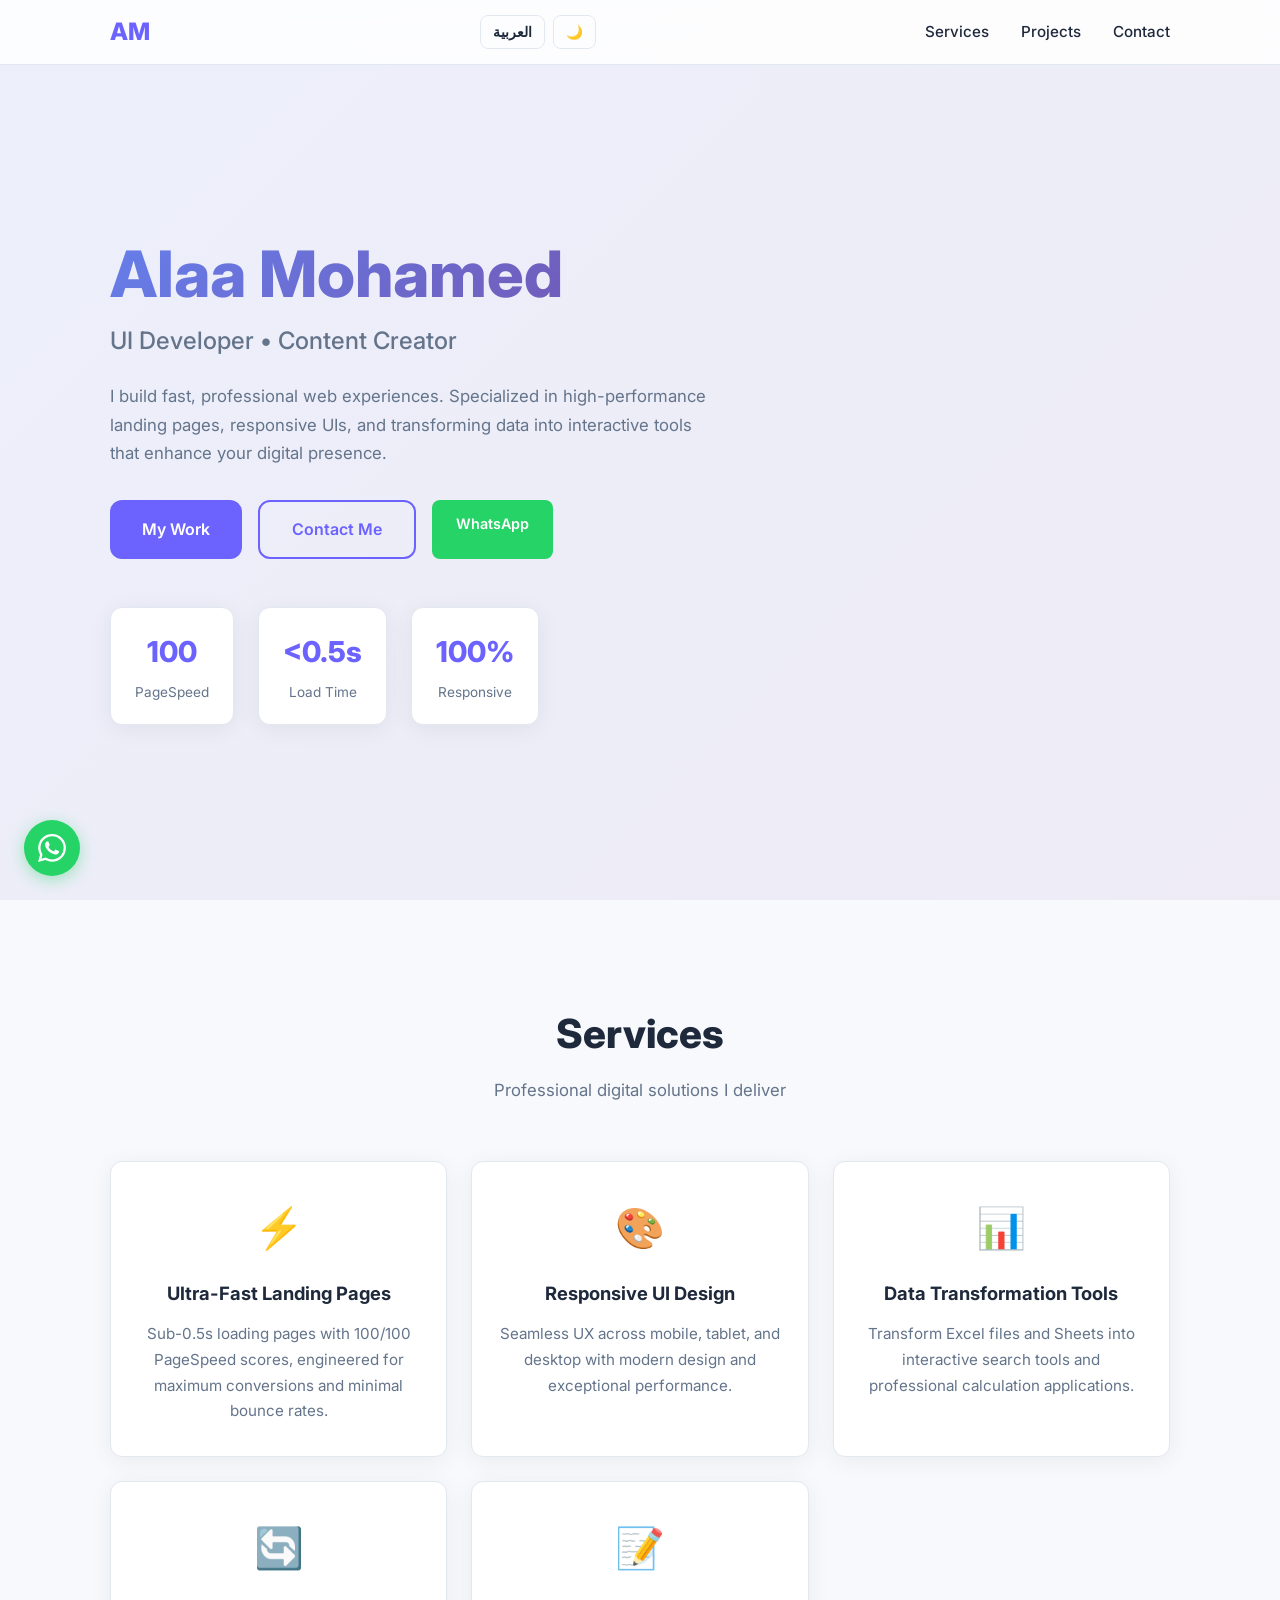
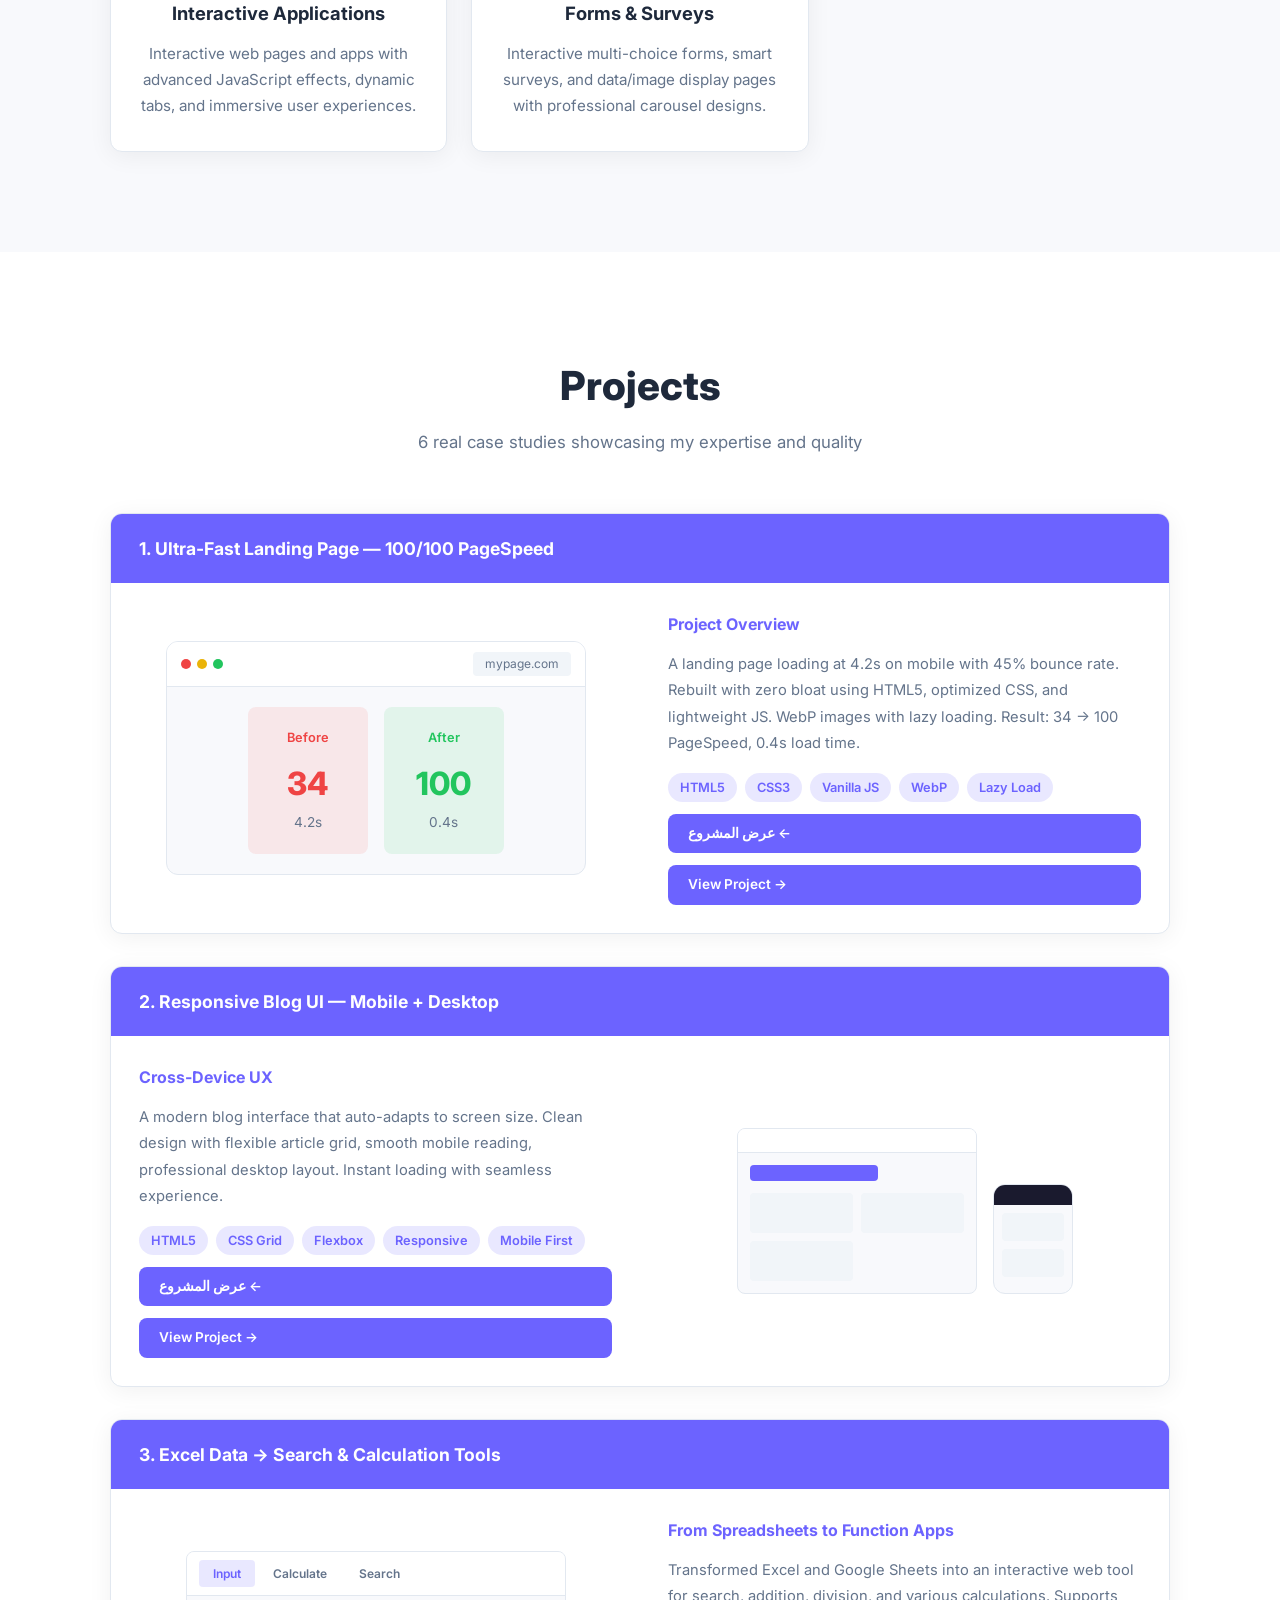
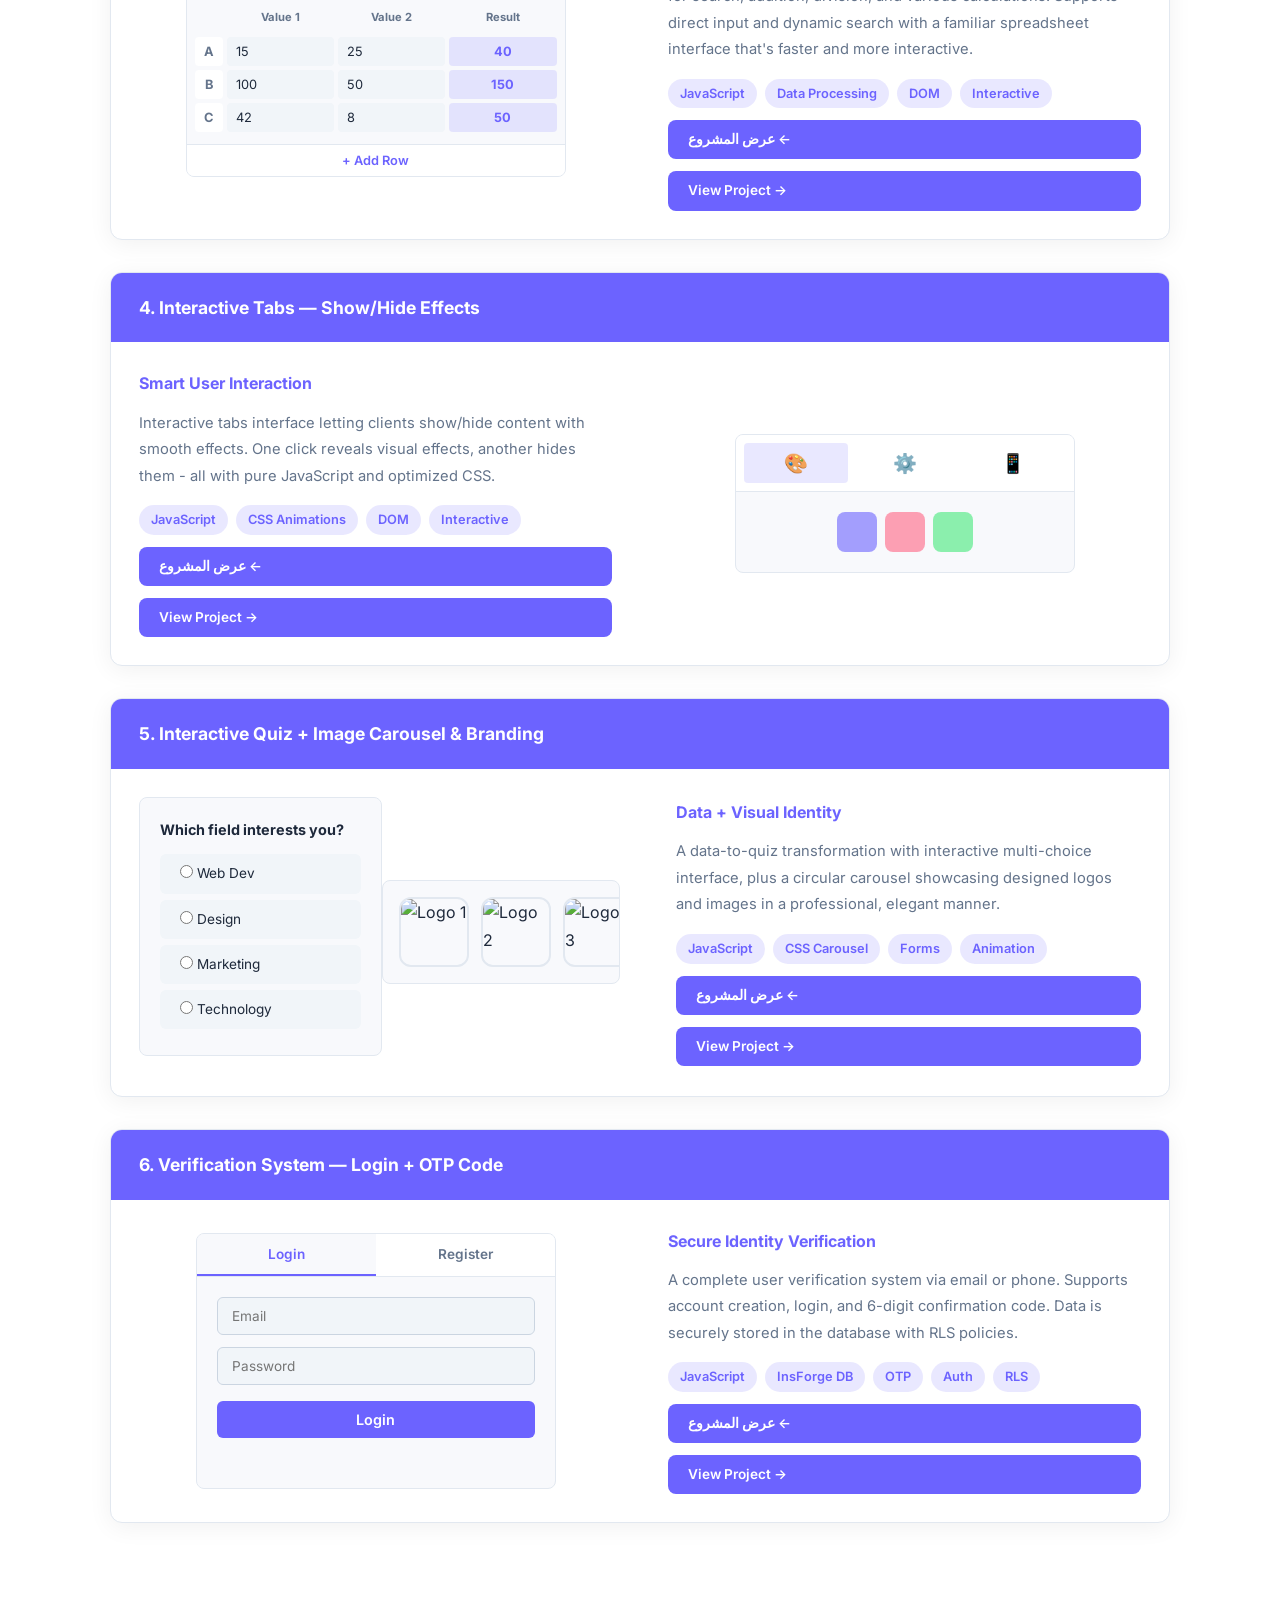
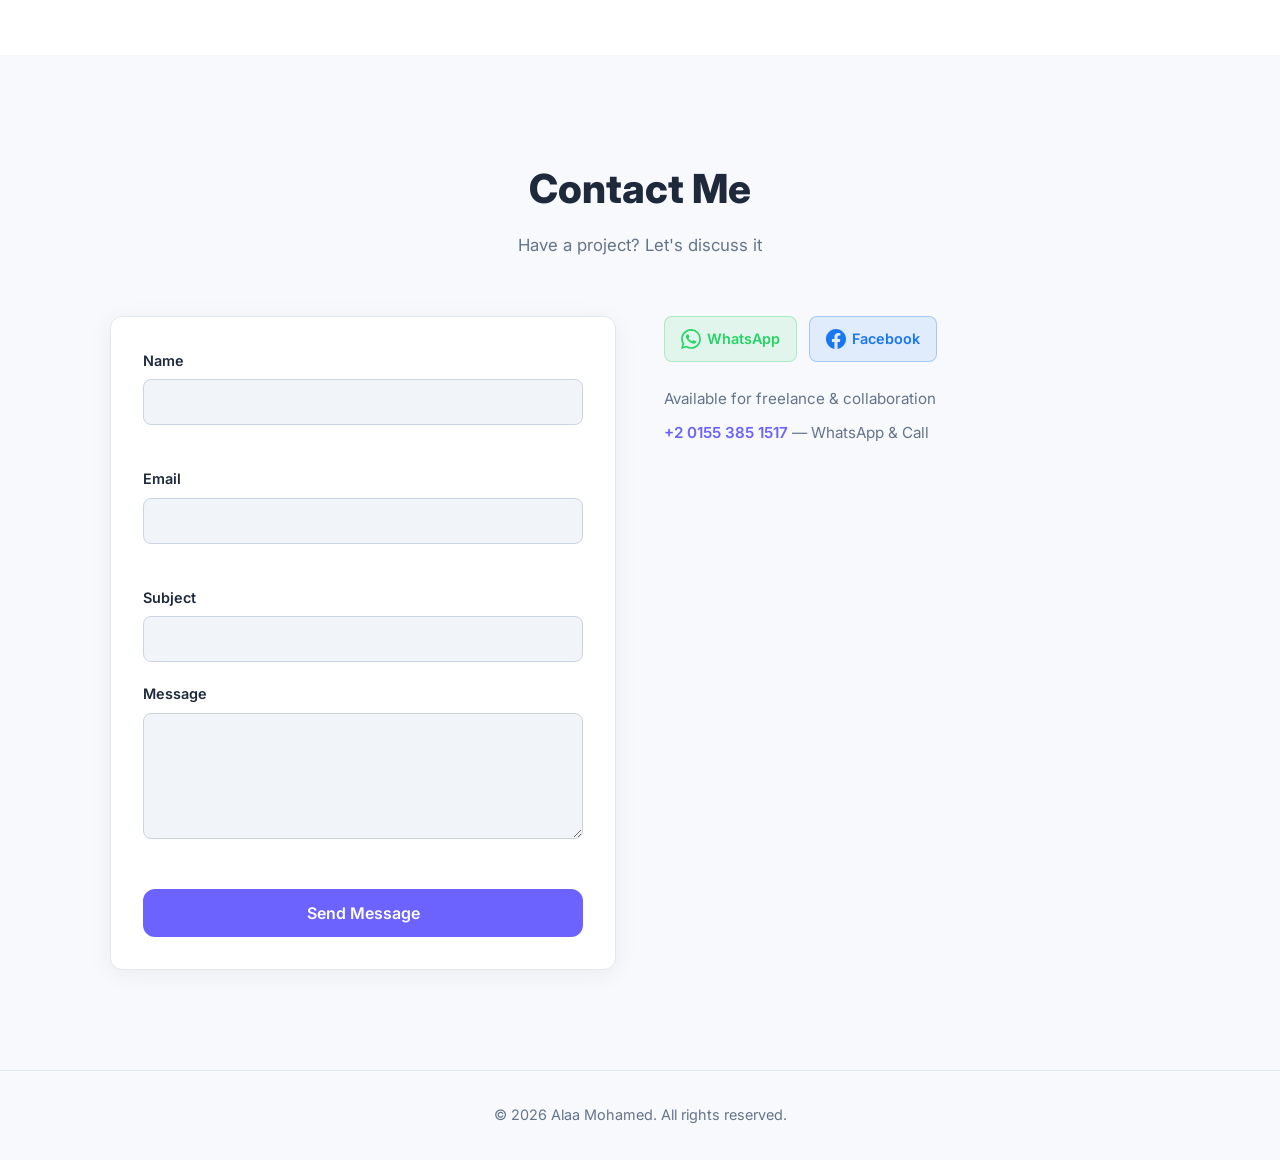
==== commit e16907ef: "Add WhatsApp + Facebook social links, floating button, OG meta" ====
--- a/index.html
+++ b/index.html
@@ -6,6 +6,10 @@
 <title lang="ar">علاء محمد | مطور وصانع محتوى</title>
 <title lang="en" hidden>Alaa Mohamed | Developer &amp; Content Creator</title>
 <meta name="description" content="علاء محمد - مطور واجهات مستخدم وصانع محتوى. أبنـي لاندينج بيج فائقة السرعة، واجهات متجاوبة، وأدوات تفاعلية.">
+<meta property="og:title" content="Alaa Mohamed | Developer & Content Creator">
+<meta property="og:description" content="Fast landing pages, responsive UIs, interactive data tools, and auth systems.">
+<meta property="og:type" content="website">
+<meta property="og:url" content="https://elmazagangy.github.io/AMDportfolio/">
 <link rel="icon" type="image/svg+xml" href="data:image/svg+xml,%3Csvg xmlns='http://www.w3.org/2000/svg' viewBox='0 0 32 32'%3E%3Crect width='32' height='32' rx='8' fill='%236C63FF'/%3E%3Ctext x='16' y='22' font-size='18' fill='white' text-anchor='middle' font-weight='bold' lang='ar'%3Eع%3C/text%3E%3Ctext x='16' y='22' font-size='18' fill='white' text-anchor='middle' font-weight='bold' lang='en' hidden%3EA%3C/text%3E%3C/svg%3E">
 <link rel="preconnect" href="https://fonts.googleapis.com">
 <link rel="preconnect" href="https://fonts.gstatic.com" crossorigin>
@@ -51,6 +55,7 @@
       <div class="hero__cta">
         <a href="#projects" class="btn btn-primary"><span lang="ar">مشاريعي</span><span lang="en" hidden>My Work</span></a>
         <a href="#contact" class="btn btn-outline"><span lang="ar">تواصل معي</span><span lang="en" hidden>Contact Me</span></a>
+        <a href="https://wa.me/201553851517" class="btn btn-whatsapp" target="_blank" rel="noopener"><span lang="ar">واتساب</span><span lang="en" hidden>WhatsApp</span></a>
       </div>
       <div class="hero__metrics">
         <div class="metric-card">
@@ -445,18 +450,28 @@
       </form>
       <div class="contact__info">
         <div class="contact__social">
-          <a href="#" class="social-link" aria-label="GitHub">GitHub</a>
-          <a href="#" class="social-link" aria-label="LinkedIn">LinkedIn</a>
-          <a href="#" class="social-link" aria-label="Twitter">Twitter</a>
-          <a href="#" class="social-link" aria-label="YouTube">YouTube</a>
+          <a href="https://wa.me/201553851517" class="social-link social-link--whatsapp" target="_blank" rel="noopener" aria-label="WhatsApp">
+            <svg width="20" height="20" viewBox="0 0 24 24" fill="currentColor"><path d="M17.472 14.382c-.297-.149-1.758-.867-2.03-.967-.273-.099-.471-.148-.67.15-.197.297-.767.966-.94 1.164-.173.199-.347.223-.644.075-.297-.15-1.255-.463-2.39-1.475-.883-.788-1.48-1.761-1.653-2.059-.173-.297-.018-.458.13-.606.134-.133.298-.347.446-.52.149-.174.198-.298.298-.497.099-.198.05-.371-.025-.52-.075-.149-.669-1.612-.916-2.207-.242-.579-.487-.5-.669-.51-.173-.008-.371-.01-.57-.01-.198 0-.52.074-.792.372-.272.297-1.04 1.016-1.04 2.479 0 1.462 1.065 2.875 1.213 3.074.149.198 2.096 3.2 5.077 4.487.709.306 1.262.489 1.694.625.712.227 1.36.195 1.871.118.571-.085 1.758-.719 2.006-1.413.248-.694.248-1.289.173-1.413-.074-.124-.272-.198-.57-.347m-5.421 7.403h-.004a9.87 9.87 0 01-5.031-1.378l-.361-.214-3.741.982.998-3.648-.235-.374a9.86 9.86 0 01-1.51-5.26c.001-5.45 4.436-9.884 9.888-9.884 2.64 0 5.122 1.03 6.988 2.898a9.825 9.825 0 012.893 6.994c-.003 5.45-4.437 9.884-9.885 9.884m8.413-18.297A11.815 11.815 0 0012.05 0C5.495 0 .16 5.335.157 11.892c0 2.096.547 4.142 1.588 5.945L.057 24l6.305-1.654a11.882 11.882 0 005.683 1.448h.005c6.554 0 11.89-5.335 11.893-11.893a11.821 11.821 0 00-3.48-8.413Z"/></svg>
+            <span lang="ar">واتساب</span><span lang="en" hidden>WhatsApp</span>
+          </a>
+          <a href="https://www.facebook.com/profile.php?id=61589079567765" class="social-link social-link--facebook" target="_blank" rel="noopener" aria-label="Facebook">
+            <svg width="20" height="20" viewBox="0 0 24 24" fill="currentColor"><path d="M24 12.073c0-6.627-5.373-12-12-12s-12 5.373-12 12c0 5.99 4.388 10.954 10.125 11.854v-8.385H7.078v-3.47h3.047V9.43c0-3.007 1.792-4.669 4.533-4.669 1.312 0 2.686.235 2.686.235v2.953H15.83c-1.491 0-1.956.925-1.956 1.874v2.25h3.328l-.532 3.47h-2.796v8.385C19.612 23.027 24 18.062 24 12.073z"/></svg>
+            <span lang="ar">فيسبوك</span><span lang="en" hidden>Facebook</span>
+          </a>
         </div>
         <div class="contact__details">
           <p><span lang="ar">متاح للمشاريع الحرة والتعاون</span><span lang="en" hidden>Available for freelance & collaboration</span></p>
+          <p class="contact__phone"><a href="tel:+201553851517">+2 0155 385 1517</a> <span lang="ar">— واتساب واتصال</span><span lang="en" hidden>— WhatsApp & Call</span></p>
         </div>
       </div>
     </div>
   </div>
 </section>
+
+<!-- ===== WHATSAPP FLOATING BUTTON ===== -->
+<a href="https://wa.me/201553851517" class="whatsapp-float" target="_blank" rel="noopener" aria-label="WhatsApp">
+  <svg width="28" height="28" viewBox="0 0 24 24" fill="currentColor"><path d="M17.472 14.382c-.297-.149-1.758-.867-2.03-.967-.273-.099-.471-.148-.67.15-.197.297-.767.966-.94 1.164-.173.199-.347.223-.644.075-.297-.15-1.255-.463-2.39-1.475-.883-.788-1.48-1.761-1.653-2.059-.173-.297-.018-.458.13-.606.134-.133.298-.347.446-.52.149-.174.198-.298.298-.497.099-.198.05-.371-.025-.52-.075-.149-.669-1.612-.916-2.207-.242-.579-.487-.5-.669-.51-.173-.008-.371-.01-.57-.01-.198 0-.52.074-.792.372-.272.297-1.04 1.016-1.04 2.479 0 1.462 1.065 2.875 1.213 3.074.149.198 2.096 3.2 5.077 4.487.709.306 1.262.489 1.694.625.712.227 1.36.195 1.871.118.571-.085 1.758-.719 2.006-1.413.248-.694.248-1.289.173-1.413-.074-.124-.272-.198-.57-.347m-5.421 7.403h-.004a9.87 9.87 0 01-5.031-1.378l-.361-.214-3.741.982.998-3.648-.235-.374a9.86 9.86 0 01-1.51-5.26c.001-5.45 4.436-9.884 9.888-9.884 2.64 0 5.122 1.03 6.988 2.898a9.825 9.825 0 012.893 6.994c-.003 5.45-4.437 9.884-9.885 9.884m8.413-18.297A11.815 11.815 0 0012.05 0C5.495 0 .16 5.335.157 11.892c0 2.096.547 4.142 1.588 5.945L.057 24l6.305-1.654a11.882 11.882 0 005.683 1.448h.005c6.554 0 11.89-5.335 11.893-11.893a11.821 11.821 0 00-3.48-8.413Z"/></svg>
+</a>
 
 <!-- ===== FOOTER ===== -->
 <footer class="footer">
--- a/styles/main.css
+++ b/styles/main.css
@@ -1002,6 +1002,104 @@
 .mockup-auth__success-title { font-weight: 700; font-size: 1rem; }
 .mockup-auth__success-email { font-size: 0.85rem; color: var(--text-muted); margin-top: 4px; }
 
+/* ===== WHATSAPP FLOATING BUTTON ===== */
+/* ===== WHATSAPP CTA BUTTON ===== */
+.btn-whatsapp {
+  display: inline-block;
+  padding: 12px 24px;
+  border-radius: var(--radius-sm);
+  font-size: 0.9rem;
+  font-weight: 600;
+  background: #25D366;
+  color: #fff !important;
+  text-decoration: none;
+  transition: background var(--transition), transform var(--transition);
+  border: none;
+  cursor: pointer;
+}
+.btn-whatsapp:hover {
+  background: #1ebe5b;
+  transform: translateY(-2px);
+  color: #fff !important;
+}
+
+.whatsapp-float {
+  position: fixed;
+  bottom: 24px;
+  left: 24px;
+  z-index: 999;
+  width: 56px; height: 56px;
+  border-radius: 50%;
+  background: #25D366;
+  color: #fff;
+  display: flex;
+  align-items: center;
+  justify-content: center;
+  box-shadow: 0 4px 16px rgba(37,211,102,0.4);
+  transition: transform var(--transition), box-shadow var(--transition);
+  animation: whatsapp-pulse 2s infinite;
+}
+.whatsapp-float:hover {
+  transform: scale(1.1);
+  box-shadow: 0 6px 24px rgba(37,211,102,0.5);
+  color: #fff;
+}
+@keyframes whatsapp-pulse {
+  0% { box-shadow: 0 4px 16px rgba(37,211,102,0.4); }
+  50% { box-shadow: 0 4px 24px rgba(37,211,102,0.7); }
+  100% { box-shadow: 0 4px 16px rgba(37,211,102,0.4); }
+}
+
+/* ===== CONTACT SOCIAL ===== */
+.contact__social {
+  display: flex;
+  gap: 12px;
+  flex-wrap: wrap;
+}
+.social-link {
+  display: inline-flex;
+  align-items: center;
+  gap: 6px;
+  padding: 10px 16px;
+  border-radius: var(--radius-sm);
+  font-size: 0.9rem;
+  font-weight: 600;
+  text-decoration: none;
+  transition: all var(--transition);
+  border: 1px solid var(--border);
+  color: var(--text);
+}
+.social-link:hover {
+  transform: translateY(-2px);
+  box-shadow: var(--shadow);
+}
+.social-link--whatsapp {
+  background: rgba(37,211,102,0.1);
+  border-color: rgba(37,211,102,0.3);
+  color: #25D366;
+}
+.social-link--whatsapp:hover {
+  background: #25D366;
+  color: #fff;
+}
+.social-link--facebook {
+  background: rgba(24,119,242,0.1);
+  border-color: rgba(24,119,242,0.3);
+  color: #1877F2;
+}
+.social-link--facebook:hover {
+  background: #1877F2;
+  color: #fff;
+}
+.contact__phone { margin-top: 8px; }
+.contact__phone a {
+  color: var(--primary);
+  font-weight: 600;
+  text-decoration: none;
+}
+.contact__phone a:hover { text-decoration: underline; }
+[dir="rtl"] .whatsapp-float { left: auto; right: 24px; }
+
 /* ===== PROJECT LINK BUTTON ===== */
 .project__link {
   display: inline-block;
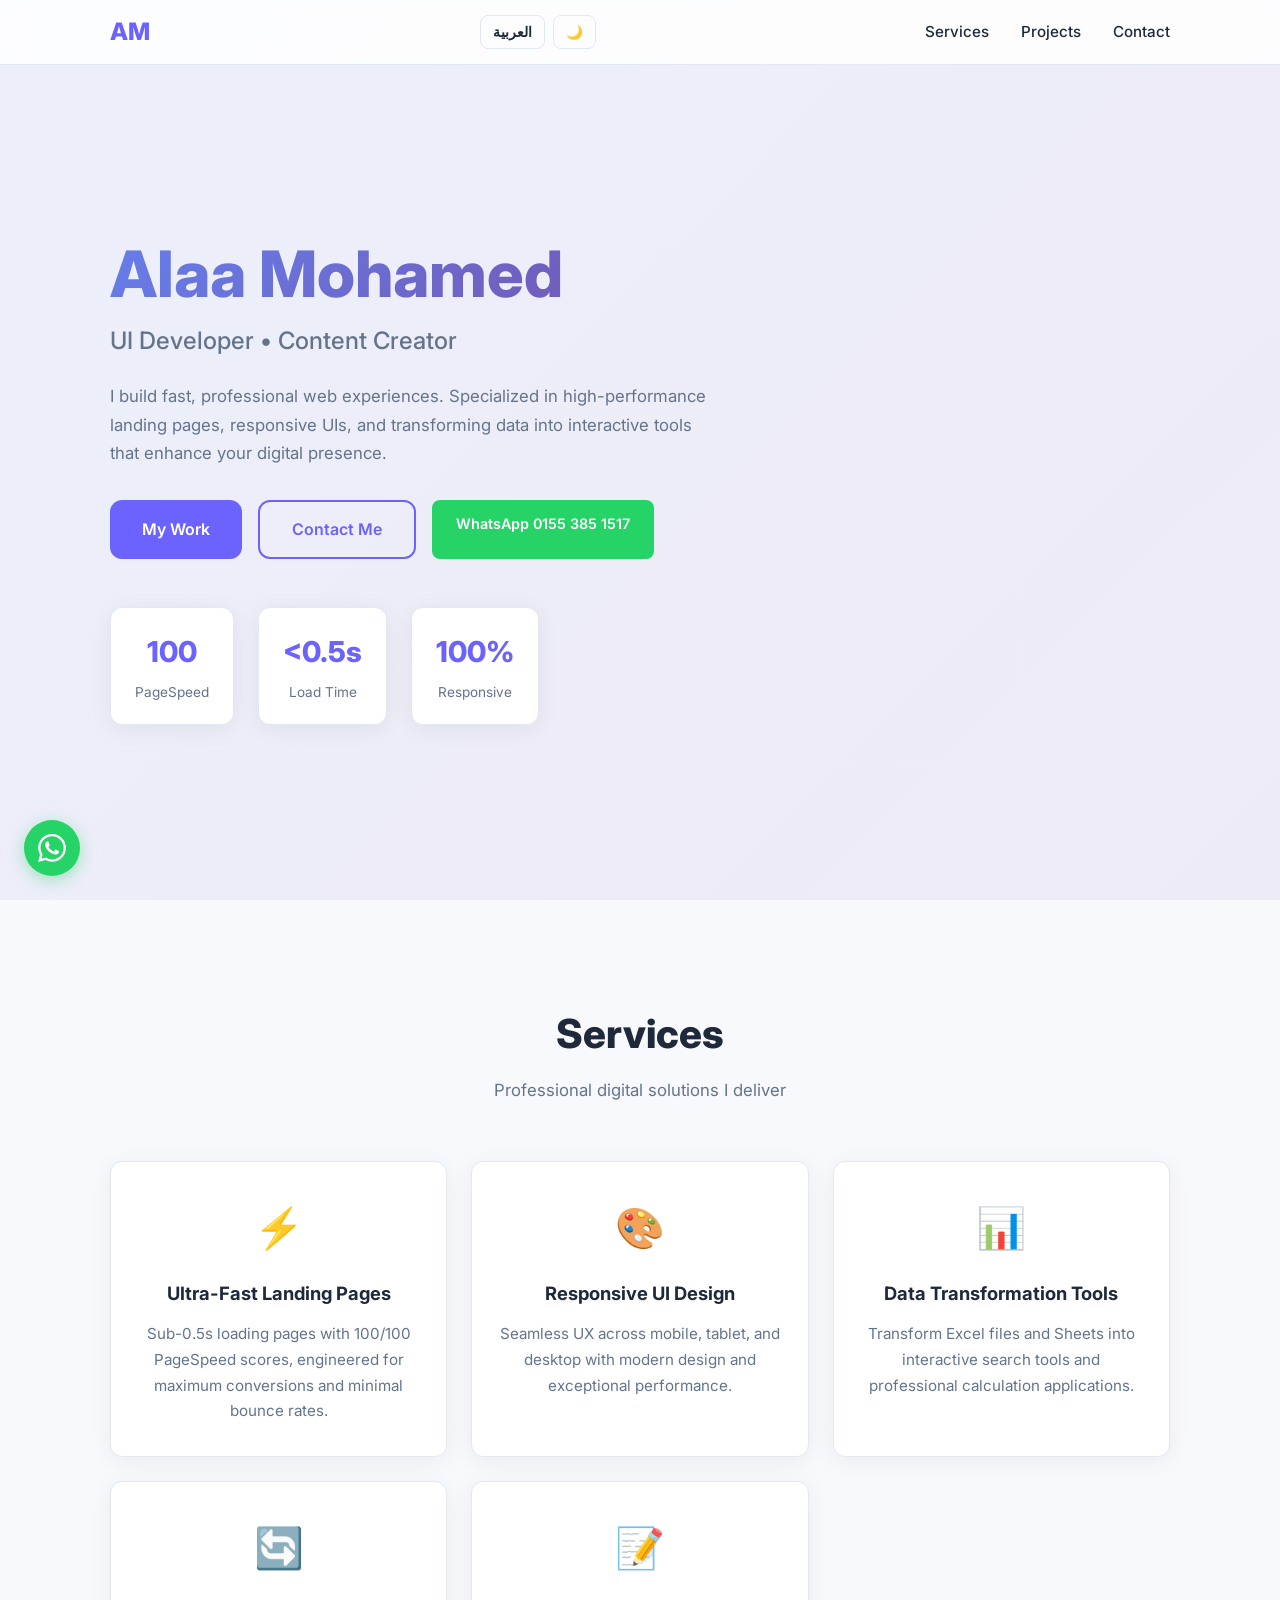
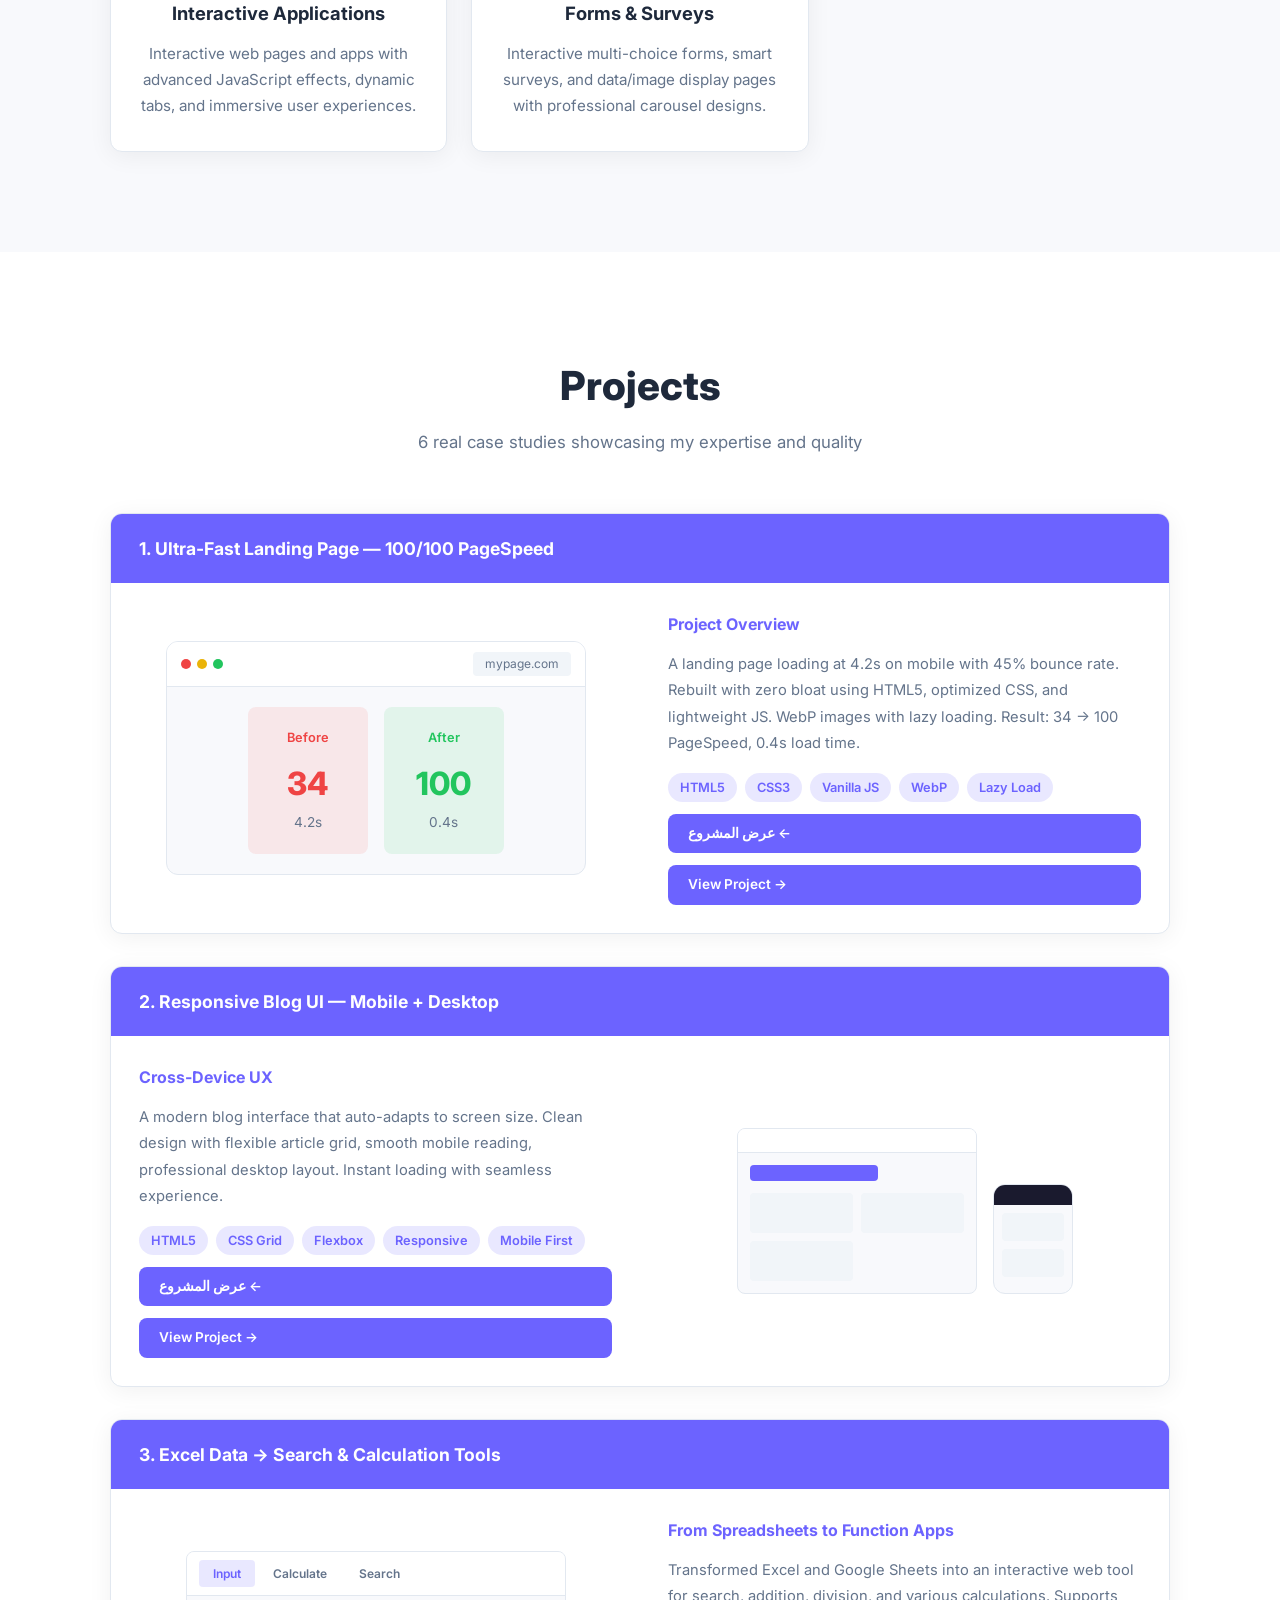
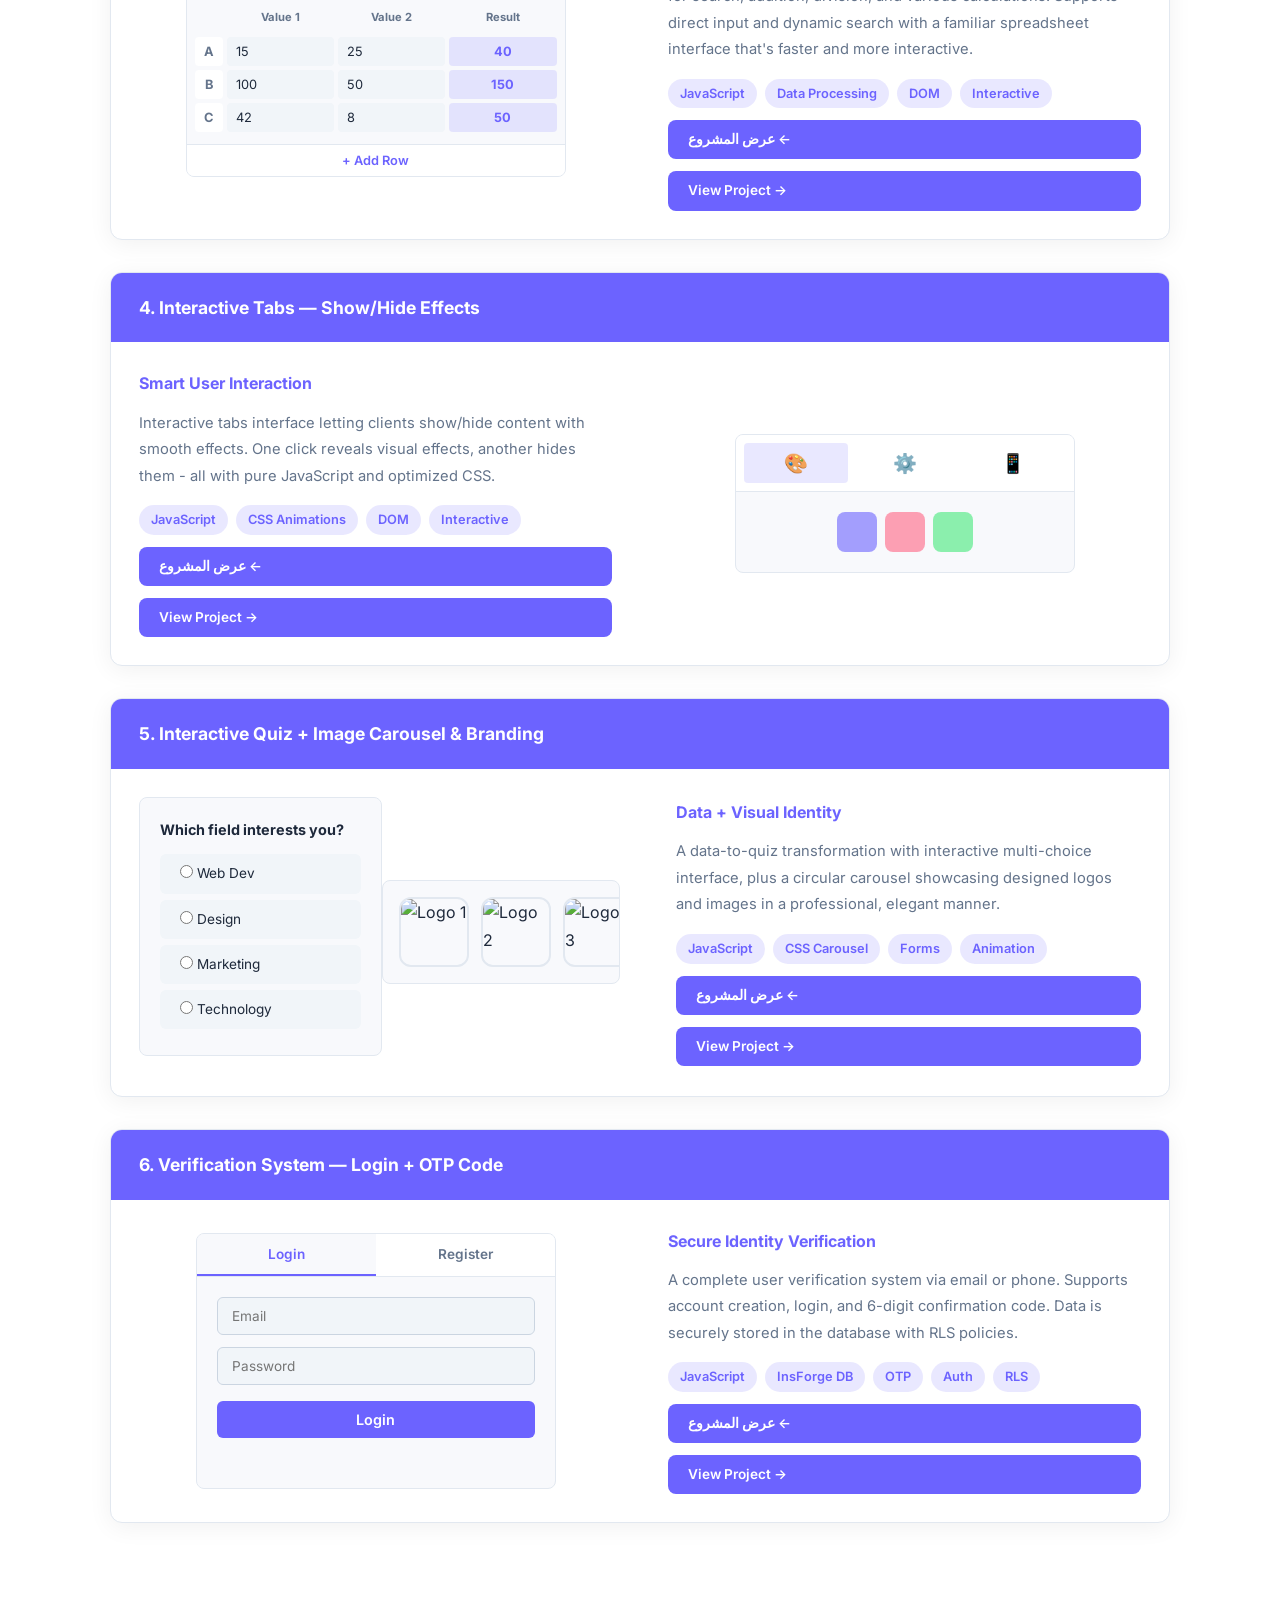
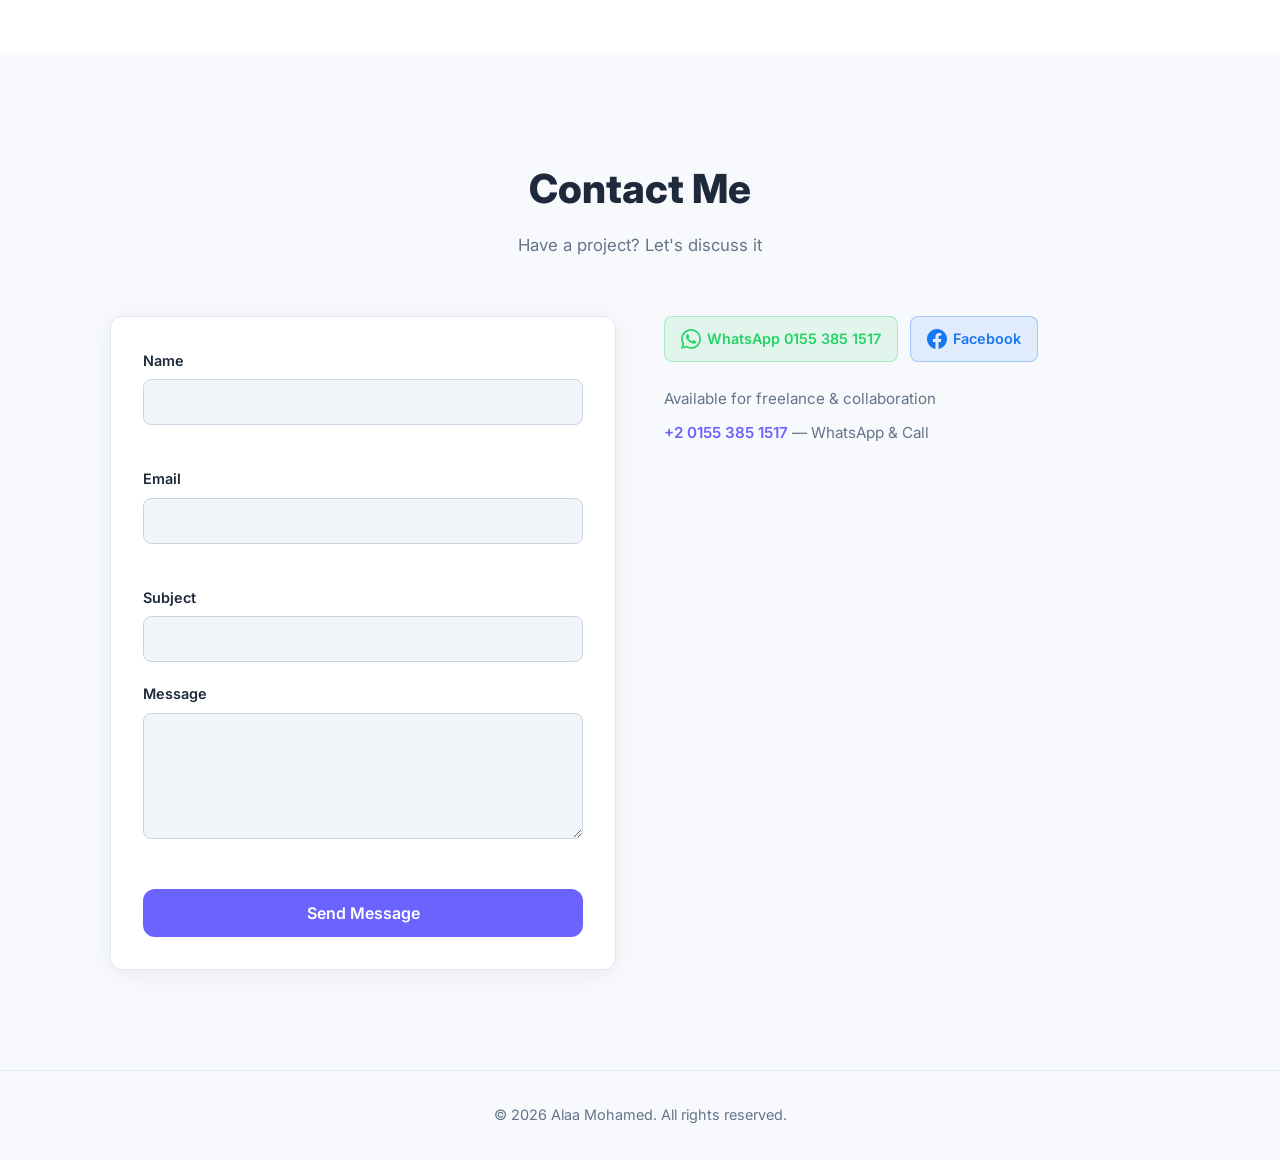
==== commit 50af50b8: "Fix WhatsApp number visibility, update contact form with InsForge email notification" ====
--- a/index.html
+++ b/index.html
@@ -55,7 +55,7 @@
       <div class="hero__cta">
         <a href="#projects" class="btn btn-primary"><span lang="ar">مشاريعي</span><span lang="en" hidden>My Work</span></a>
         <a href="#contact" class="btn btn-outline"><span lang="ar">تواصل معي</span><span lang="en" hidden>Contact Me</span></a>
-        <a href="https://wa.me/201553851517" class="btn btn-whatsapp" target="_blank" rel="noopener"><span lang="ar">واتساب</span><span lang="en" hidden>WhatsApp</span></a>
+        <a href="https://wa.me/201553851517" class="btn btn-whatsapp" target="_blank" rel="noopener"><span lang="ar">واتساب 0155 385 1517</span><span lang="en" hidden>WhatsApp 0155 385 1517</span></a>
       </div>
       <div class="hero__metrics">
         <div class="metric-card">
@@ -452,7 +452,7 @@
         <div class="contact__social">
           <a href="https://wa.me/201553851517" class="social-link social-link--whatsapp" target="_blank" rel="noopener" aria-label="WhatsApp">
             <svg width="20" height="20" viewBox="0 0 24 24" fill="currentColor"><path d="M17.472 14.382c-.297-.149-1.758-.867-2.03-.967-.273-.099-.471-.148-.67.15-.197.297-.767.966-.94 1.164-.173.199-.347.223-.644.075-.297-.15-1.255-.463-2.39-1.475-.883-.788-1.48-1.761-1.653-2.059-.173-.297-.018-.458.13-.606.134-.133.298-.347.446-.52.149-.174.198-.298.298-.497.099-.198.05-.371-.025-.52-.075-.149-.669-1.612-.916-2.207-.242-.579-.487-.5-.669-.51-.173-.008-.371-.01-.57-.01-.198 0-.52.074-.792.372-.272.297-1.04 1.016-1.04 2.479 0 1.462 1.065 2.875 1.213 3.074.149.198 2.096 3.2 5.077 4.487.709.306 1.262.489 1.694.625.712.227 1.36.195 1.871.118.571-.085 1.758-.719 2.006-1.413.248-.694.248-1.289.173-1.413-.074-.124-.272-.198-.57-.347m-5.421 7.403h-.004a9.87 9.87 0 01-5.031-1.378l-.361-.214-3.741.982.998-3.648-.235-.374a9.86 9.86 0 01-1.51-5.26c.001-5.45 4.436-9.884 9.888-9.884 2.64 0 5.122 1.03 6.988 2.898a9.825 9.825 0 012.893 6.994c-.003 5.45-4.437 9.884-9.885 9.884m8.413-18.297A11.815 11.815 0 0012.05 0C5.495 0 .16 5.335.157 11.892c0 2.096.547 4.142 1.588 5.945L.057 24l6.305-1.654a11.882 11.882 0 005.683 1.448h.005c6.554 0 11.89-5.335 11.893-11.893a11.821 11.821 0 00-3.48-8.413Z"/></svg>
-            <span lang="ar">واتساب</span><span lang="en" hidden>WhatsApp</span>
+            <span lang="ar">واتساب 0155 385 1517</span><span lang="en" hidden>WhatsApp 0155 385 1517</span>
           </a>
           <a href="https://www.facebook.com/profile.php?id=61589079567765" class="social-link social-link--facebook" target="_blank" rel="noopener" aria-label="Facebook">
             <svg width="20" height="20" viewBox="0 0 24 24" fill="currentColor"><path d="M24 12.073c0-6.627-5.373-12-12-12s-12 5.373-12 12c0 5.99 4.388 10.954 10.125 11.854v-8.385H7.078v-3.47h3.047V9.43c0-3.007 1.792-4.669 4.533-4.669 1.312 0 2.686.235 2.686.235v2.953H15.83c-1.491 0-1.956.925-1.956 1.874v2.25h3.328l-.532 3.47h-2.796v8.385C19.612 23.027 24 18.062 24 12.073z"/></svg>
@@ -480,7 +480,6 @@
   </div>
 </footer>
 
-<script src="https://cdn.jsdelivr.net/npm/@emailjs/browser@4/dist/email.min.js"></script>
 <script src="scripts/main.js"></script>
 </body>
 </html>
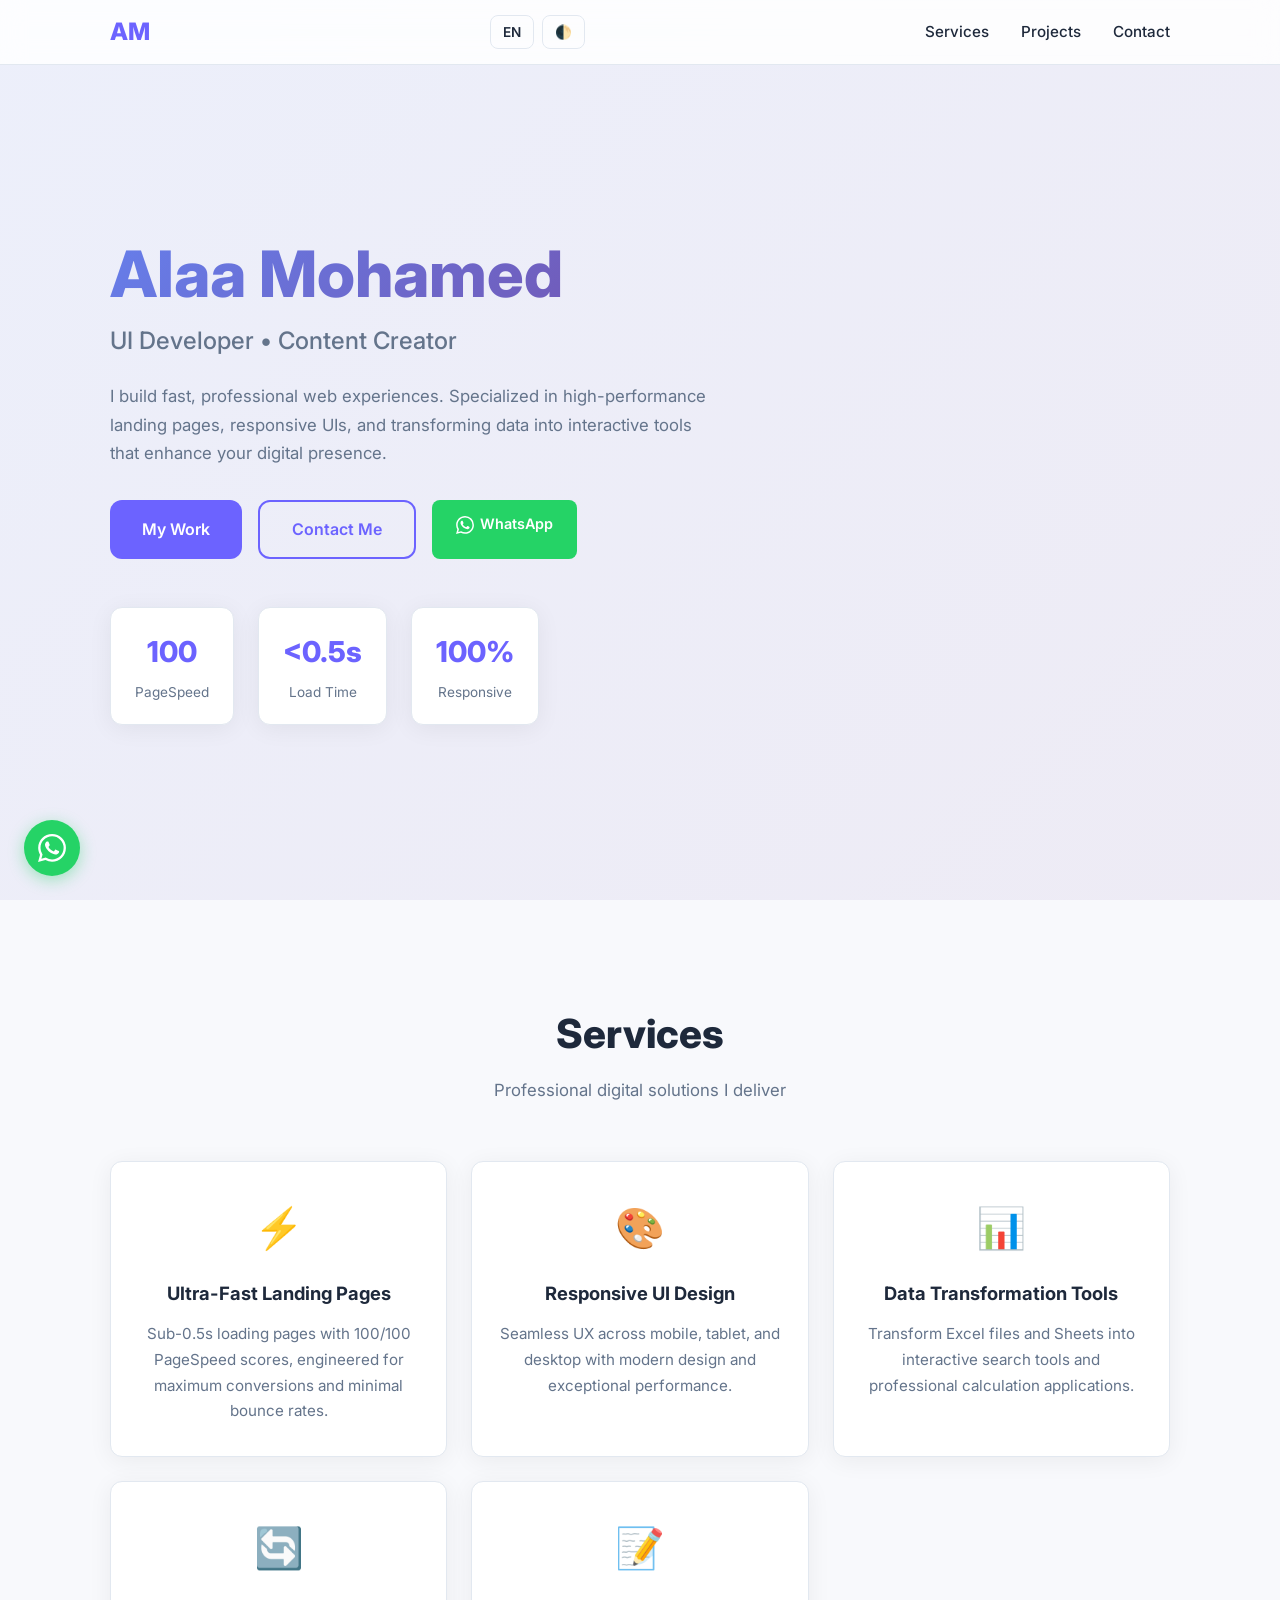
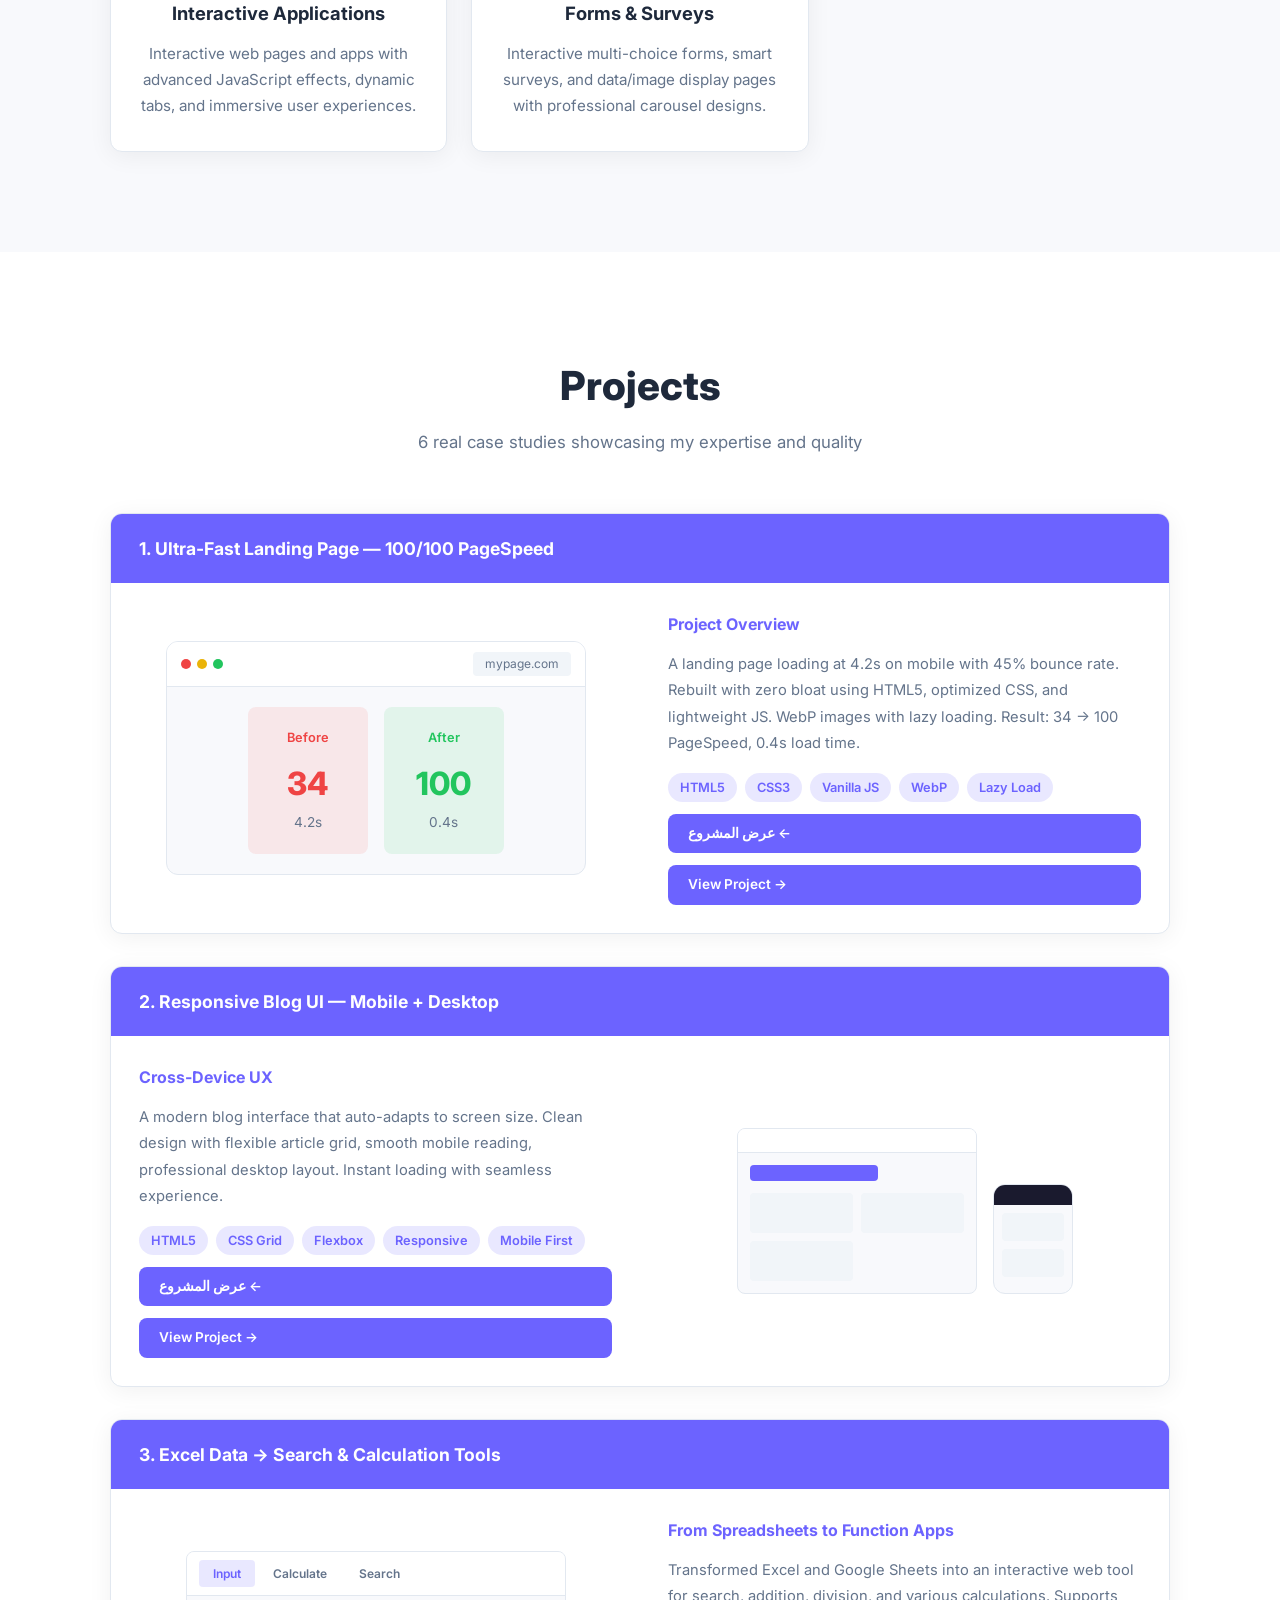
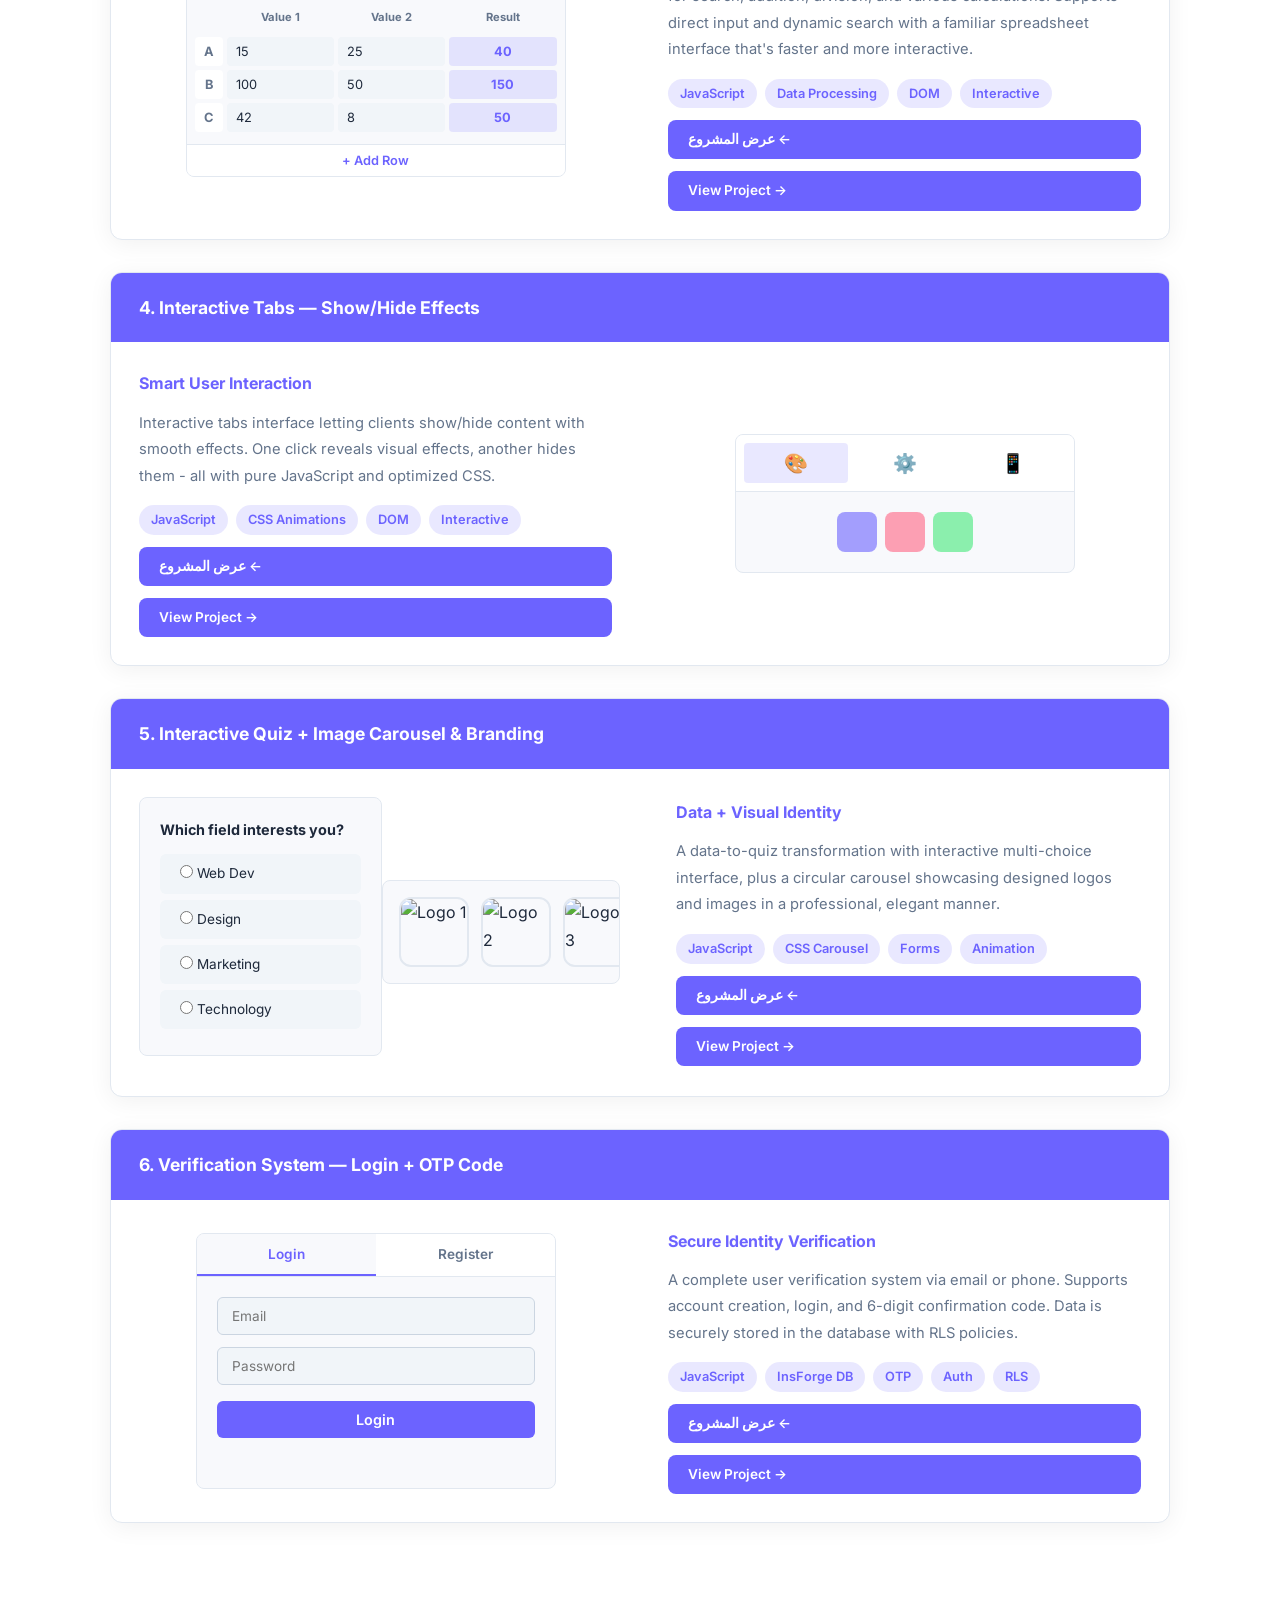
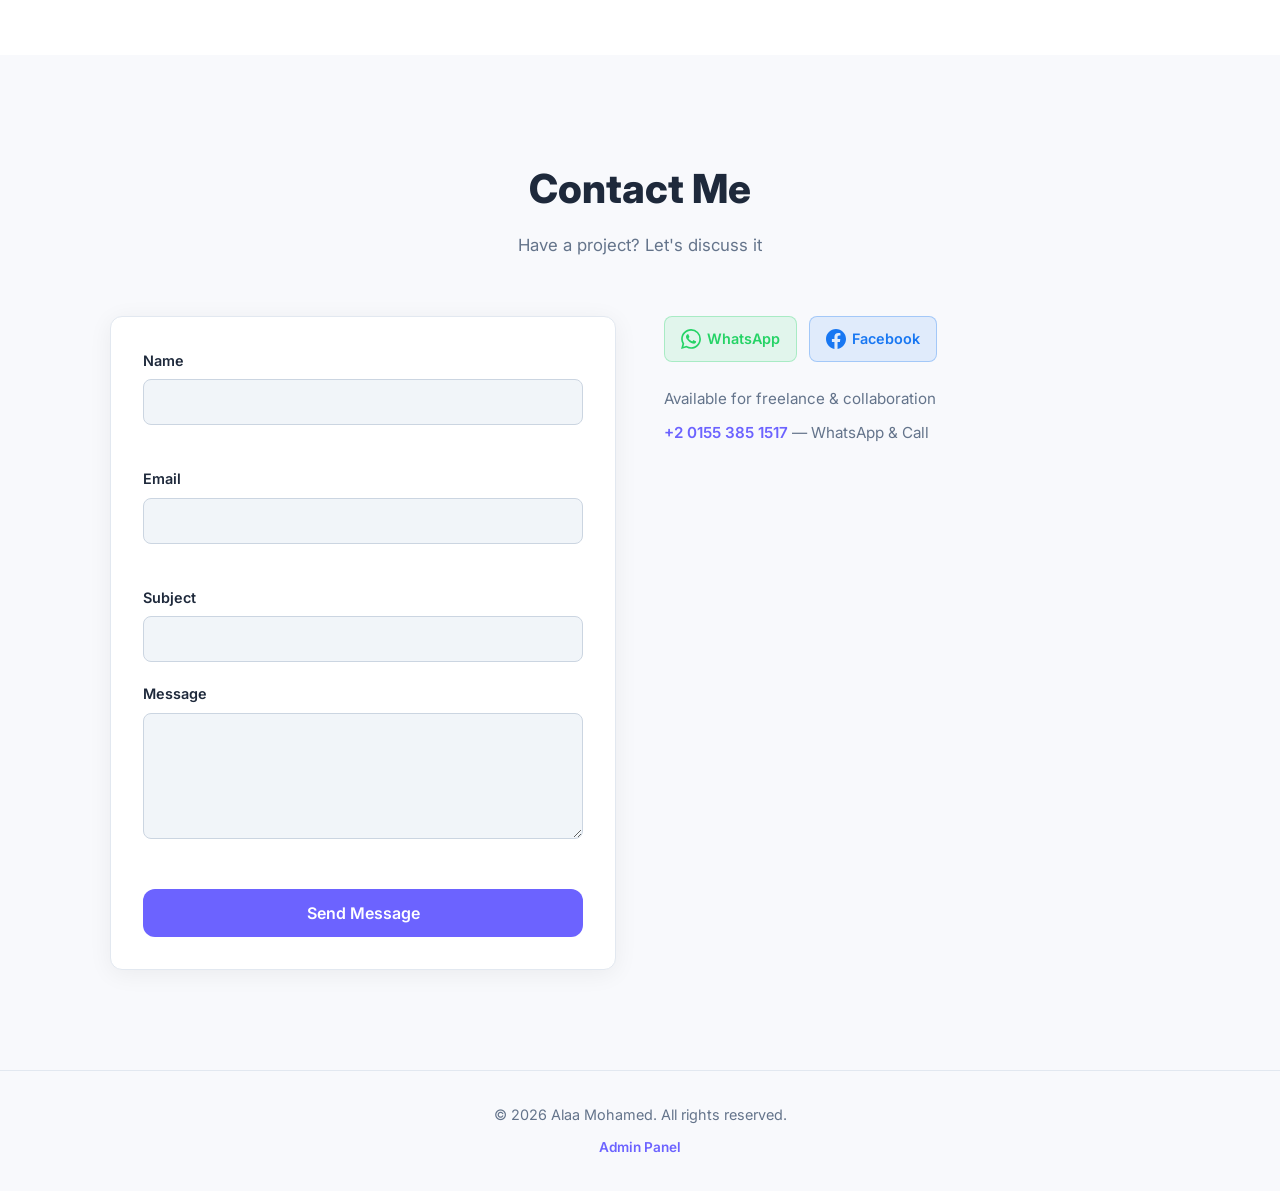
==== commit 63f815e4: "feat: add admin panel, EmailJS notifications, WhatsApp cleanup" ====
--- a/index.html
+++ b/index.html
@@ -55,7 +55,7 @@
       <div class="hero__cta">
         <a href="#projects" class="btn btn-primary"><span lang="ar">مشاريعي</span><span lang="en" hidden>My Work</span></a>
         <a href="#contact" class="btn btn-outline"><span lang="ar">تواصل معي</span><span lang="en" hidden>Contact Me</span></a>
-        <a href="https://wa.me/201553851517" class="btn btn-whatsapp" target="_blank" rel="noopener"><span lang="ar">واتساب 0155 385 1517</span><span lang="en" hidden>WhatsApp 0155 385 1517</span></a>
+        <a href="https://wa.me/201553851517" class="btn btn-whatsapp" target="_blank" rel="noopener"><svg width="18" height="18" viewBox="0 0 24 24" fill="currentColor" style="vertical-align:middle;margin-right:6px"><path d="M17.472 14.382c-.297-.149-1.758-.867-2.03-.967-.273-.099-.471-.148-.67.15-.197.297-.767.966-.94 1.164-.173.199-.347.223-.644.075-.297-.15-1.255-.463-2.39-1.475-.883-.788-1.48-1.761-1.653-2.059-.173-.297-.018-.458.13-.606.134-.133.298-.347.446-.52.149-.174.198-.298.298-.497.099-.198.05-.371-.025-.52-.075-.149-.669-1.612-.916-2.207-.242-.579-.487-.5-.669-.51-.173-.008-.371-.01-.57-.01-.198 0-.52.074-.792.372-.272.297-1.04 1.016-1.04 2.479 0 1.462 1.065 2.875 1.213 3.074.149.198 2.096 3.2 5.077 4.487.709.306 1.262.489 1.694.625.712.227 1.36.195 1.871.118.571-.085 1.758-.719 2.006-1.413.248-.694.248-1.289.173-1.413-.074-.124-.272-.198-.57-.347m-5.421 7.403h-.004a9.87 9.87 0 01-5.031-1.378l-.361-.214-3.741.982.998-3.648-.235-.374a9.86 9.86 0 01-1.51-5.26c.001-5.45 4.436-9.884 9.888-9.884 2.64 0 5.122 1.03 6.988 2.898a9.825 9.825 0 012.893 6.994c-.003 5.45-4.437 9.884-9.885 9.884m8.413-18.297A11.815 11.815 0 0012.05 0C5.495 0 .16 5.335.157 11.892c0 2.096.547 4.142 1.588 5.945L.057 24l6.305-1.654a11.882 11.882 0 005.683 1.448h.005c6.554 0 11.89-5.335 11.893-11.893a11.821 11.821 0 00-3.48-8.413Z"/></svg><span lang="ar">واتساب</span><span lang="en" hidden>WhatsApp</span></a>
       </div>
       <div class="hero__metrics">
         <div class="metric-card">
@@ -452,7 +452,7 @@
         <div class="contact__social">
           <a href="https://wa.me/201553851517" class="social-link social-link--whatsapp" target="_blank" rel="noopener" aria-label="WhatsApp">
             <svg width="20" height="20" viewBox="0 0 24 24" fill="currentColor"><path d="M17.472 14.382c-.297-.149-1.758-.867-2.03-.967-.273-.099-.471-.148-.67.15-.197.297-.767.966-.94 1.164-.173.199-.347.223-.644.075-.297-.15-1.255-.463-2.39-1.475-.883-.788-1.48-1.761-1.653-2.059-.173-.297-.018-.458.13-.606.134-.133.298-.347.446-.52.149-.174.198-.298.298-.497.099-.198.05-.371-.025-.52-.075-.149-.669-1.612-.916-2.207-.242-.579-.487-.5-.669-.51-.173-.008-.371-.01-.57-.01-.198 0-.52.074-.792.372-.272.297-1.04 1.016-1.04 2.479 0 1.462 1.065 2.875 1.213 3.074.149.198 2.096 3.2 5.077 4.487.709.306 1.262.489 1.694.625.712.227 1.36.195 1.871.118.571-.085 1.758-.719 2.006-1.413.248-.694.248-1.289.173-1.413-.074-.124-.272-.198-.57-.347m-5.421 7.403h-.004a9.87 9.87 0 01-5.031-1.378l-.361-.214-3.741.982.998-3.648-.235-.374a9.86 9.86 0 01-1.51-5.26c.001-5.45 4.436-9.884 9.888-9.884 2.64 0 5.122 1.03 6.988 2.898a9.825 9.825 0 012.893 6.994c-.003 5.45-4.437 9.884-9.885 9.884m8.413-18.297A11.815 11.815 0 0012.05 0C5.495 0 .16 5.335.157 11.892c0 2.096.547 4.142 1.588 5.945L.057 24l6.305-1.654a11.882 11.882 0 005.683 1.448h.005c6.554 0 11.89-5.335 11.893-11.893a11.821 11.821 0 00-3.48-8.413Z"/></svg>
-            <span lang="ar">واتساب 0155 385 1517</span><span lang="en" hidden>WhatsApp 0155 385 1517</span>
+            <span lang="ar">واتساب</span><span lang="en" hidden>WhatsApp</span>
           </a>
           <a href="https://www.facebook.com/profile.php?id=61589079567765" class="social-link social-link--facebook" target="_blank" rel="noopener" aria-label="Facebook">
             <svg width="20" height="20" viewBox="0 0 24 24" fill="currentColor"><path d="M24 12.073c0-6.627-5.373-12-12-12s-12 5.373-12 12c0 5.99 4.388 10.954 10.125 11.854v-8.385H7.078v-3.47h3.047V9.43c0-3.007 1.792-4.669 4.533-4.669 1.312 0 2.686.235 2.686.235v2.953H15.83c-1.491 0-1.956.925-1.956 1.874v2.25h3.328l-.532 3.47h-2.796v8.385C19.612 23.027 24 18.062 24 12.073z"/></svg>
@@ -477,9 +477,11 @@
 <footer class="footer">
   <div class="container">
     <p>&copy; 2026 <span lang="ar">علاء محمد</span><span lang="en" hidden>Alaa Mohamed</span>. <span lang="ar">جميع الحقوق محفوظة</span><span lang="en" hidden>All rights reserved</span>.</p>
+    <p style="margin-top:8px;font-size:0.85rem"><a href="admin.html" style="color:var(--primary);font-weight:600"><span lang="ar">لوحة التحكم</span><span lang="en" hidden>Admin Panel</span></a></p>
   </div>
 </footer>
 
+<script src="https://cdn.jsdelivr.net/npm/@emailjs/browser@4/dist/email.min.js"></script>
 <script src="scripts/main.js"></script>
 </body>
 </html>
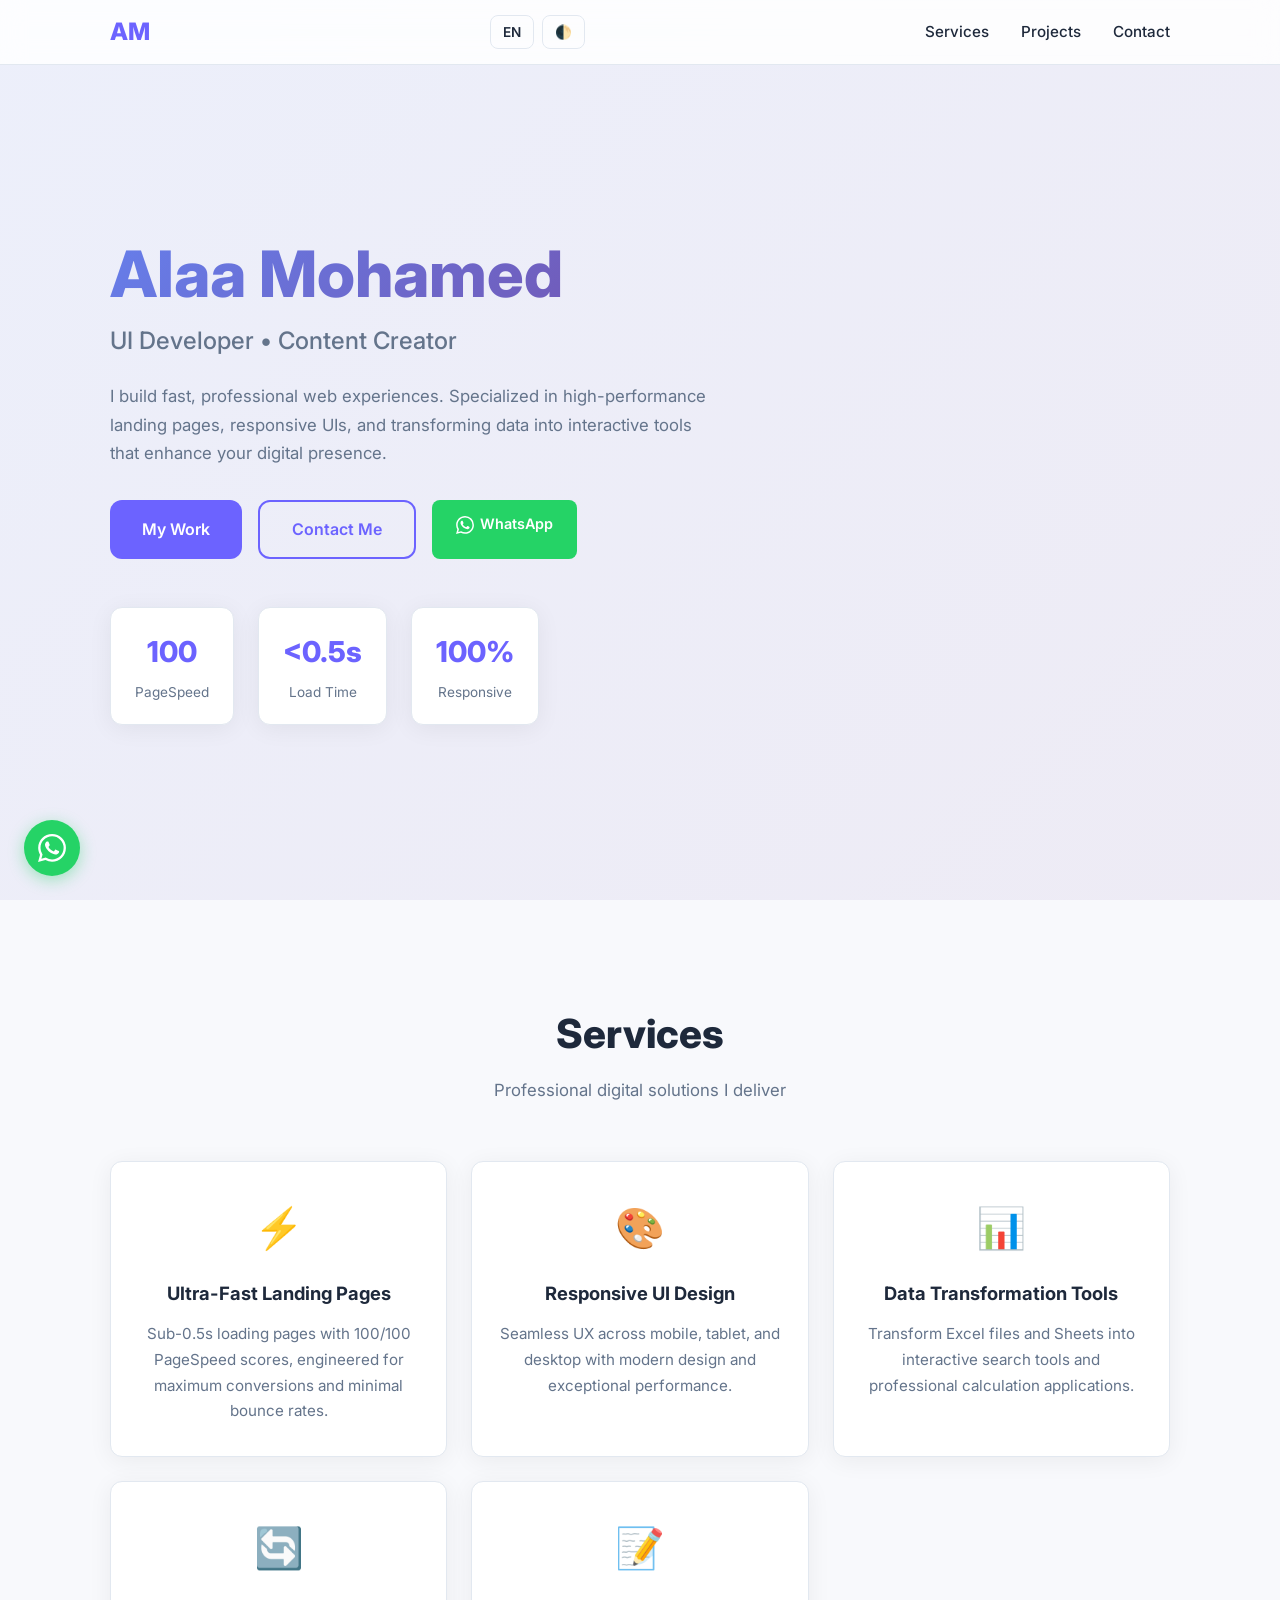
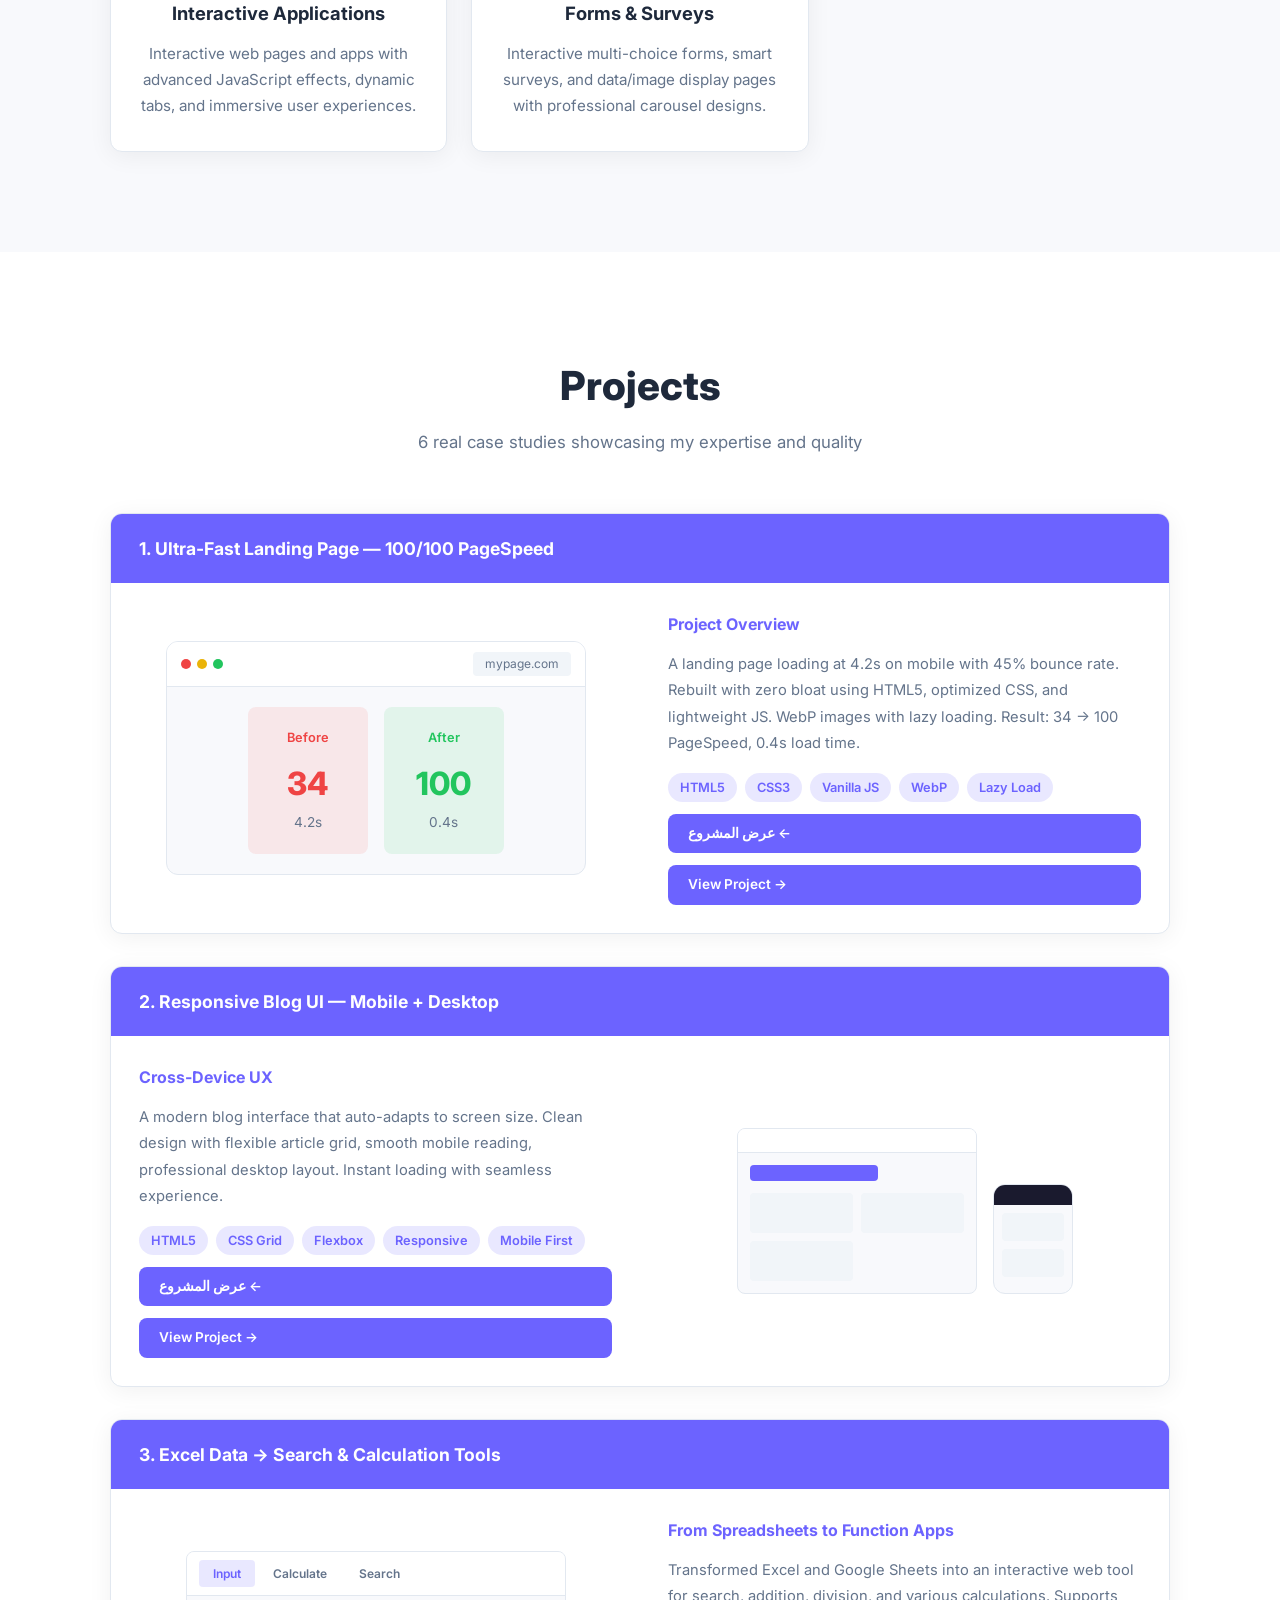
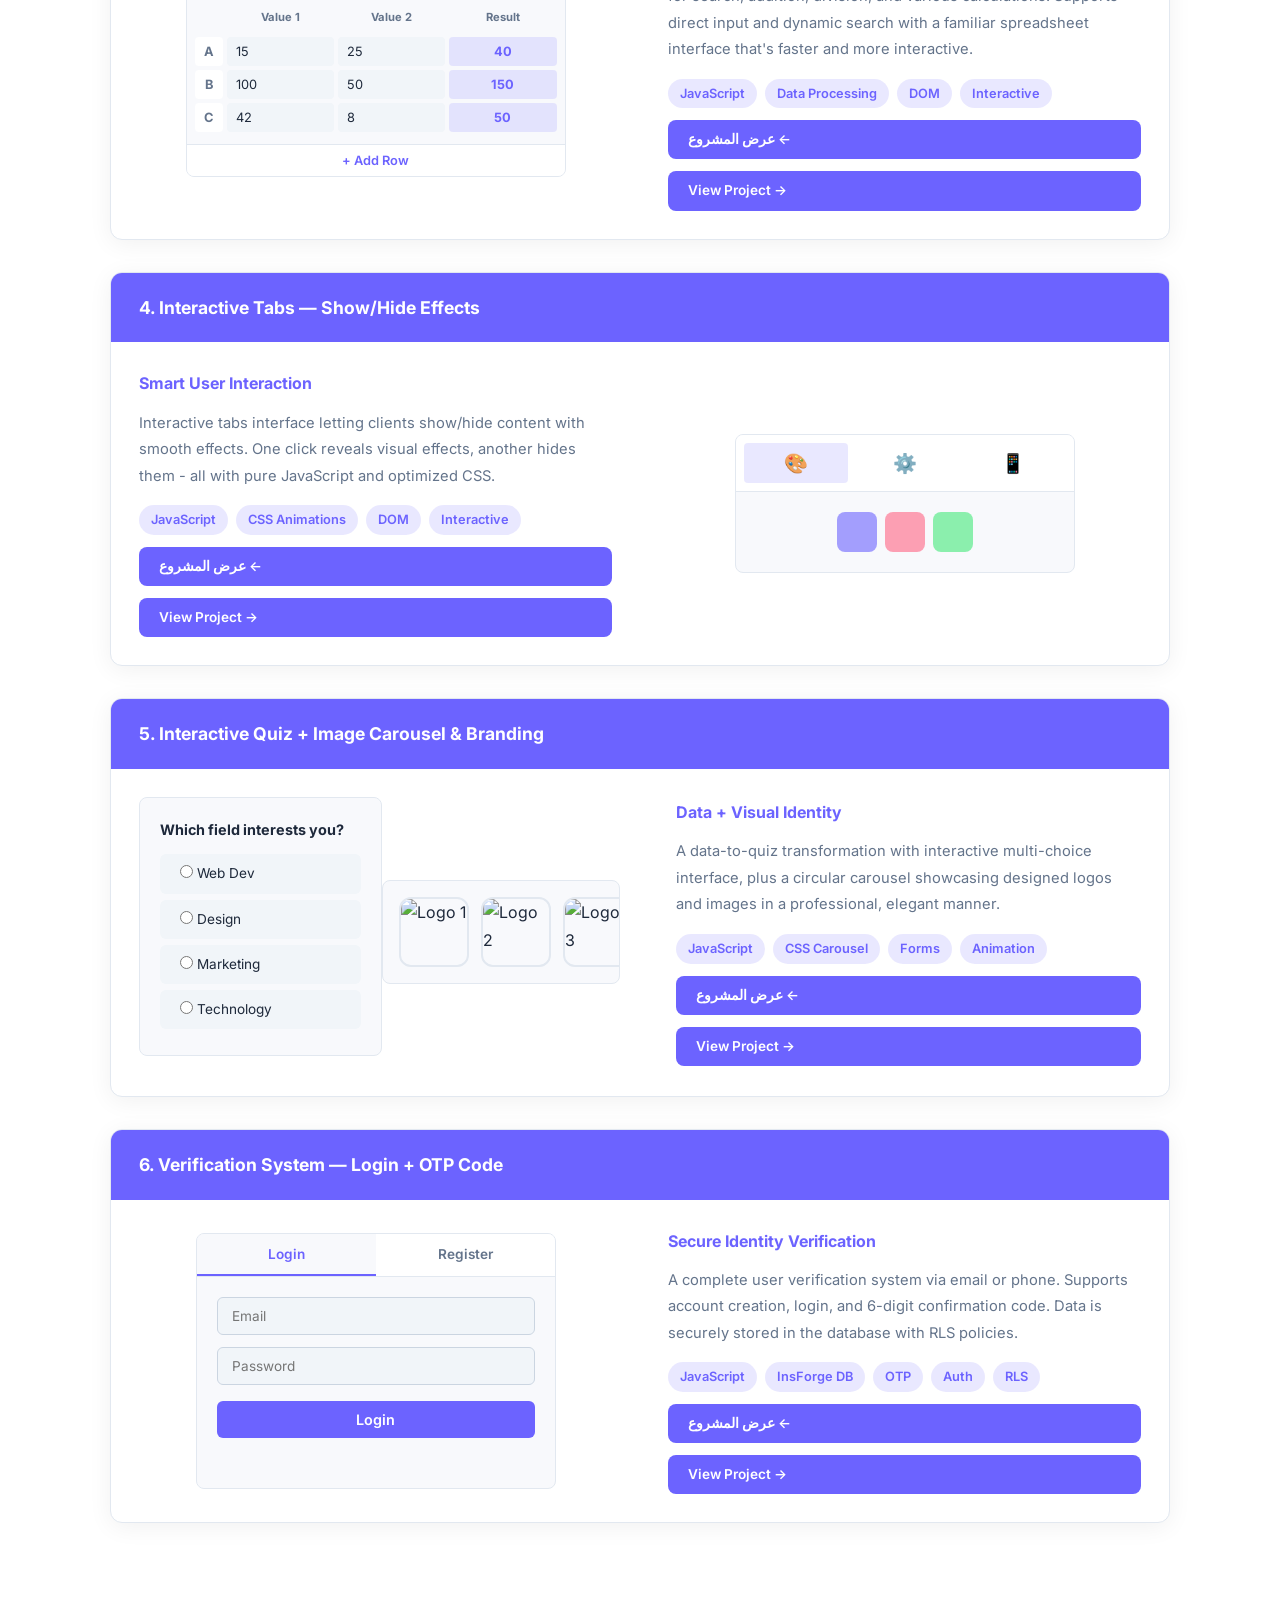
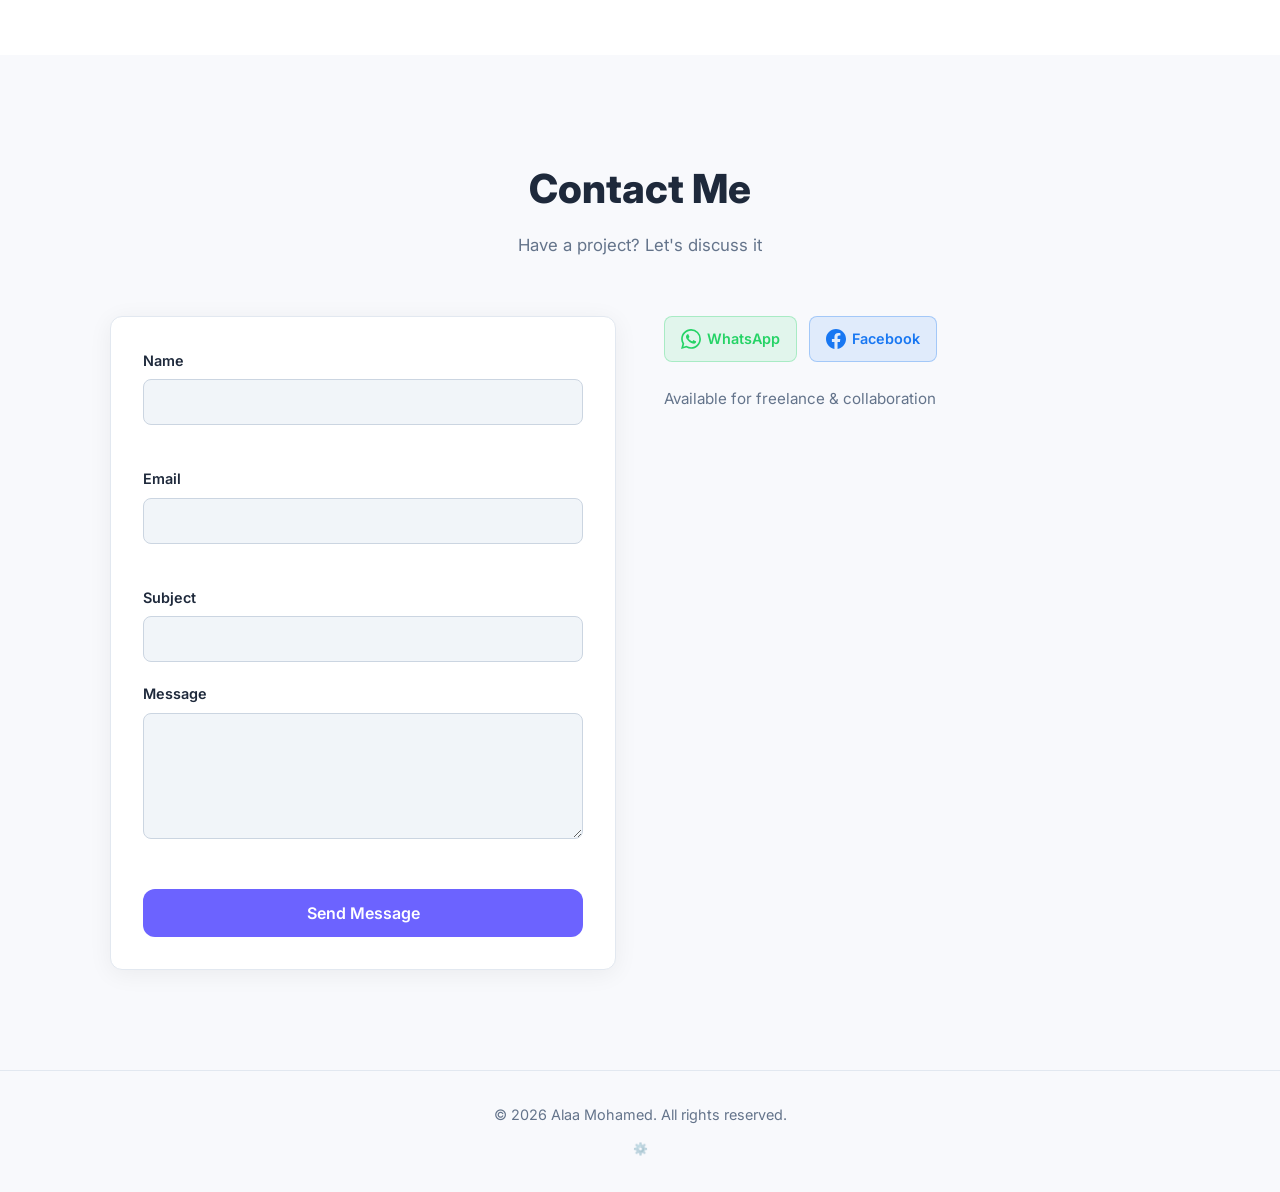
==== commit 091810e0: "fix: admin password login bug, shrink footer link, remove phone from contact" ====
--- a/index.html
+++ b/index.html
@@ -461,7 +461,6 @@
         </div>
         <div class="contact__details">
           <p><span lang="ar">متاح للمشاريع الحرة والتعاون</span><span lang="en" hidden>Available for freelance & collaboration</span></p>
-          <p class="contact__phone"><a href="tel:+201553851517">+2 0155 385 1517</a> <span lang="ar">— واتساب واتصال</span><span lang="en" hidden>— WhatsApp & Call</span></p>
         </div>
       </div>
     </div>
@@ -477,7 +476,7 @@
 <footer class="footer">
   <div class="container">
     <p>&copy; 2026 <span lang="ar">علاء محمد</span><span lang="en" hidden>Alaa Mohamed</span>. <span lang="ar">جميع الحقوق محفوظة</span><span lang="en" hidden>All rights reserved</span>.</p>
-    <p style="margin-top:8px;font-size:0.85rem"><a href="admin.html" style="color:var(--primary);font-weight:600"><span lang="ar">لوحة التحكم</span><span lang="en" hidden>Admin Panel</span></a></p>
+    <p style="margin-top:8px"><a href="admin.html" title="Admin Panel" style="color:var(--text-muted);font-size:0.75rem;opacity:0.5">⚙️</a></p>
   </div>
 </footer>
 
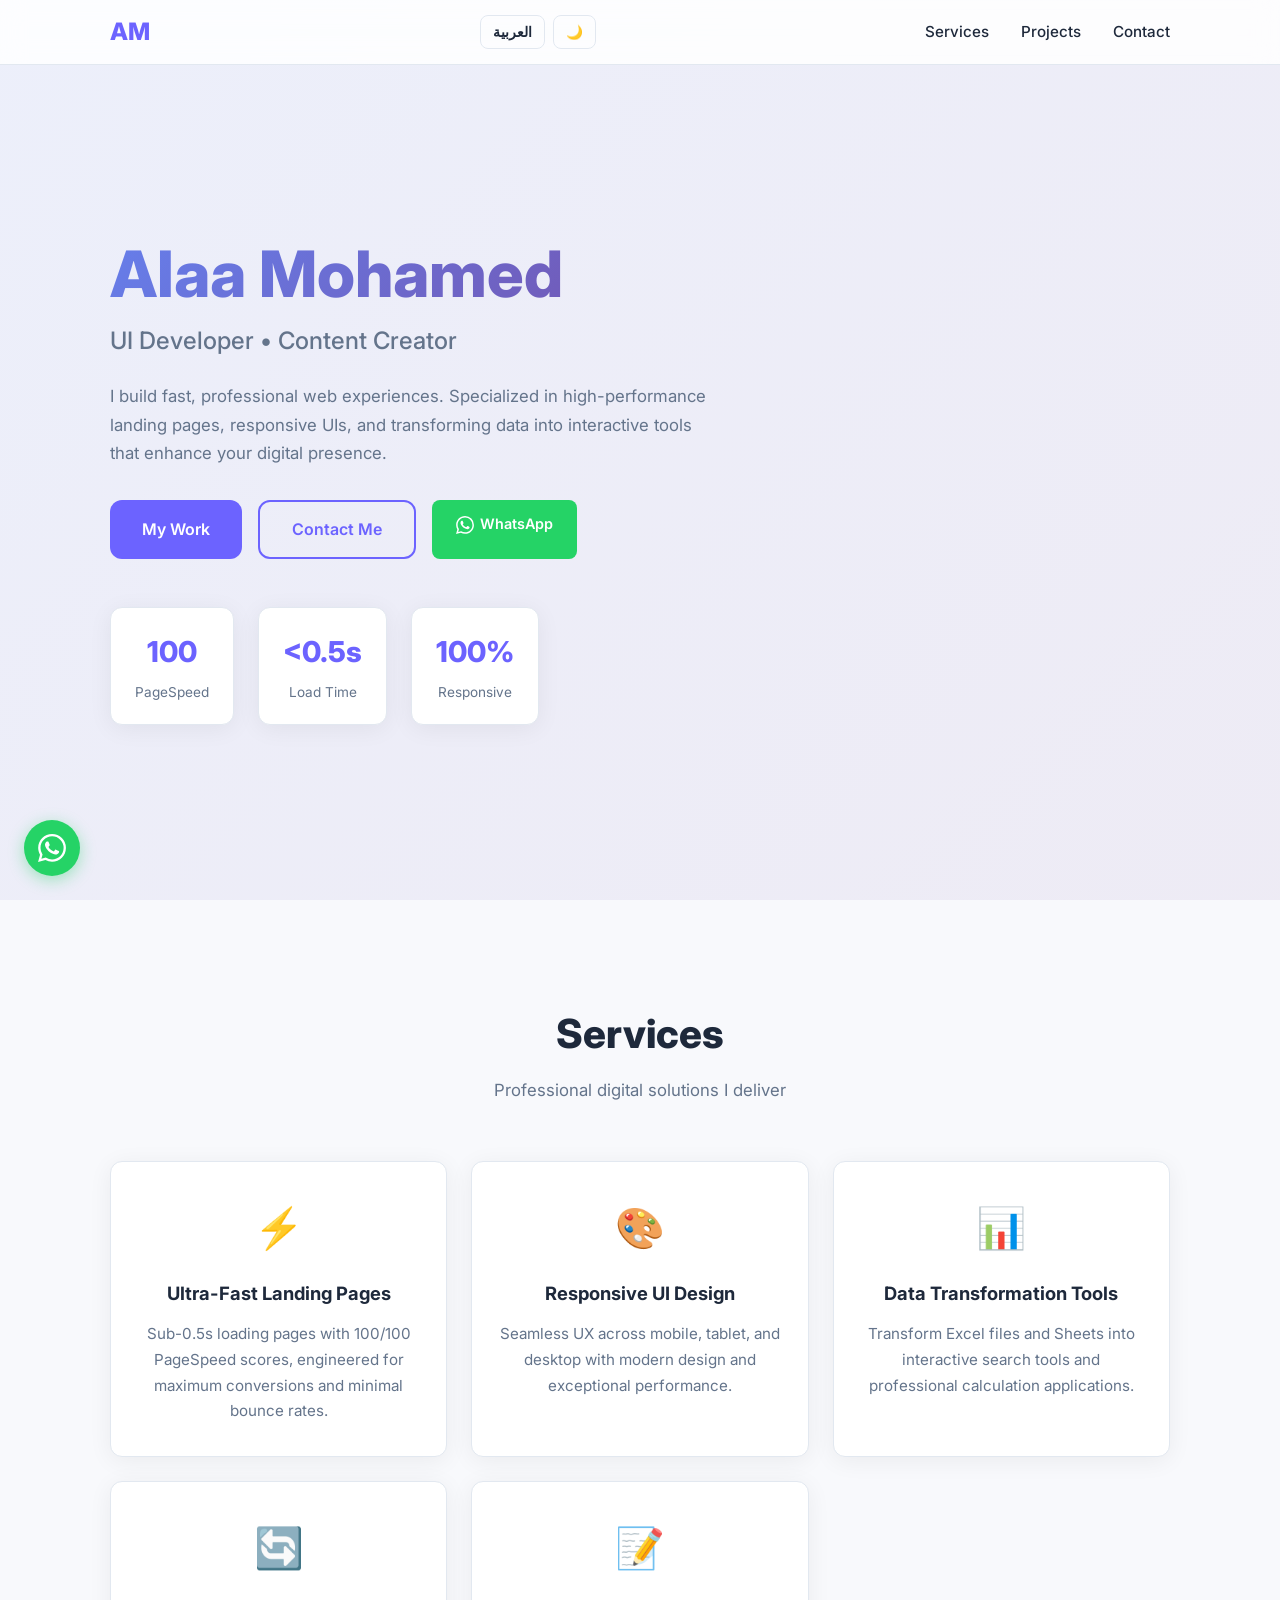
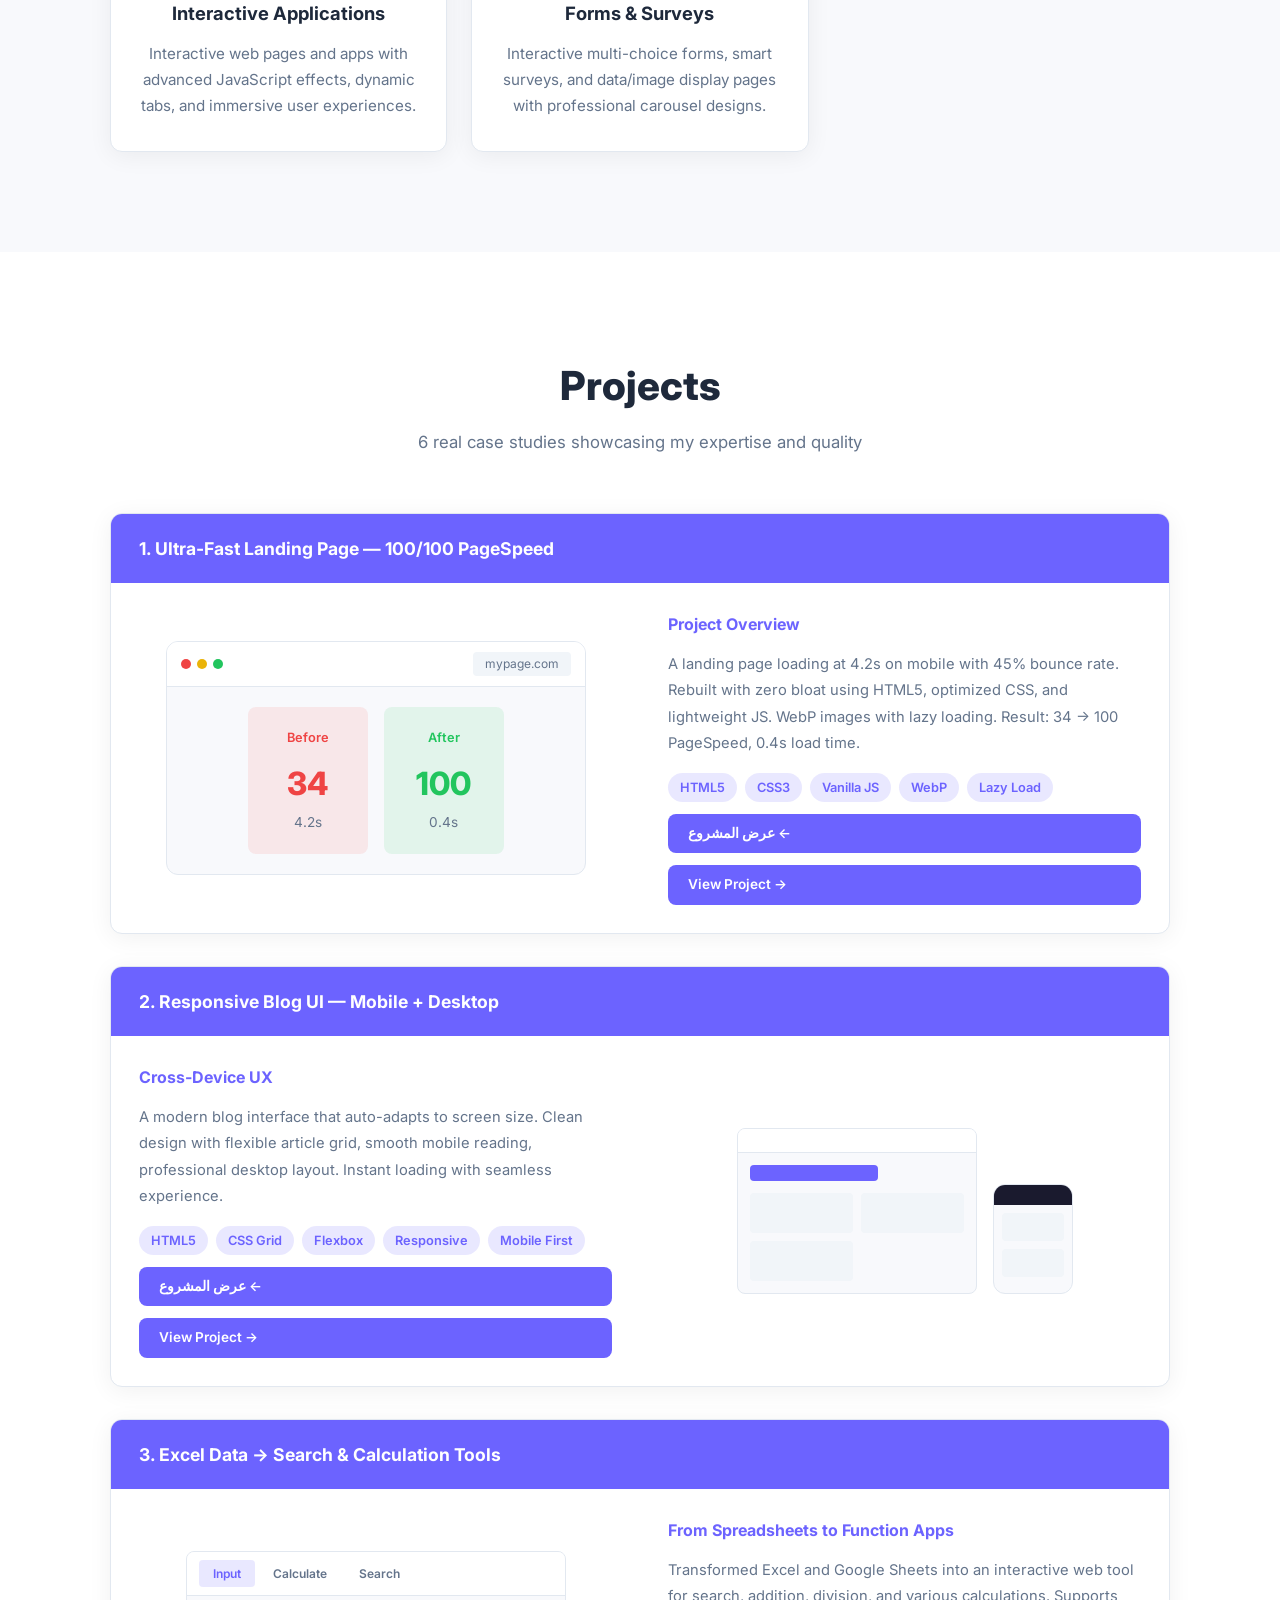
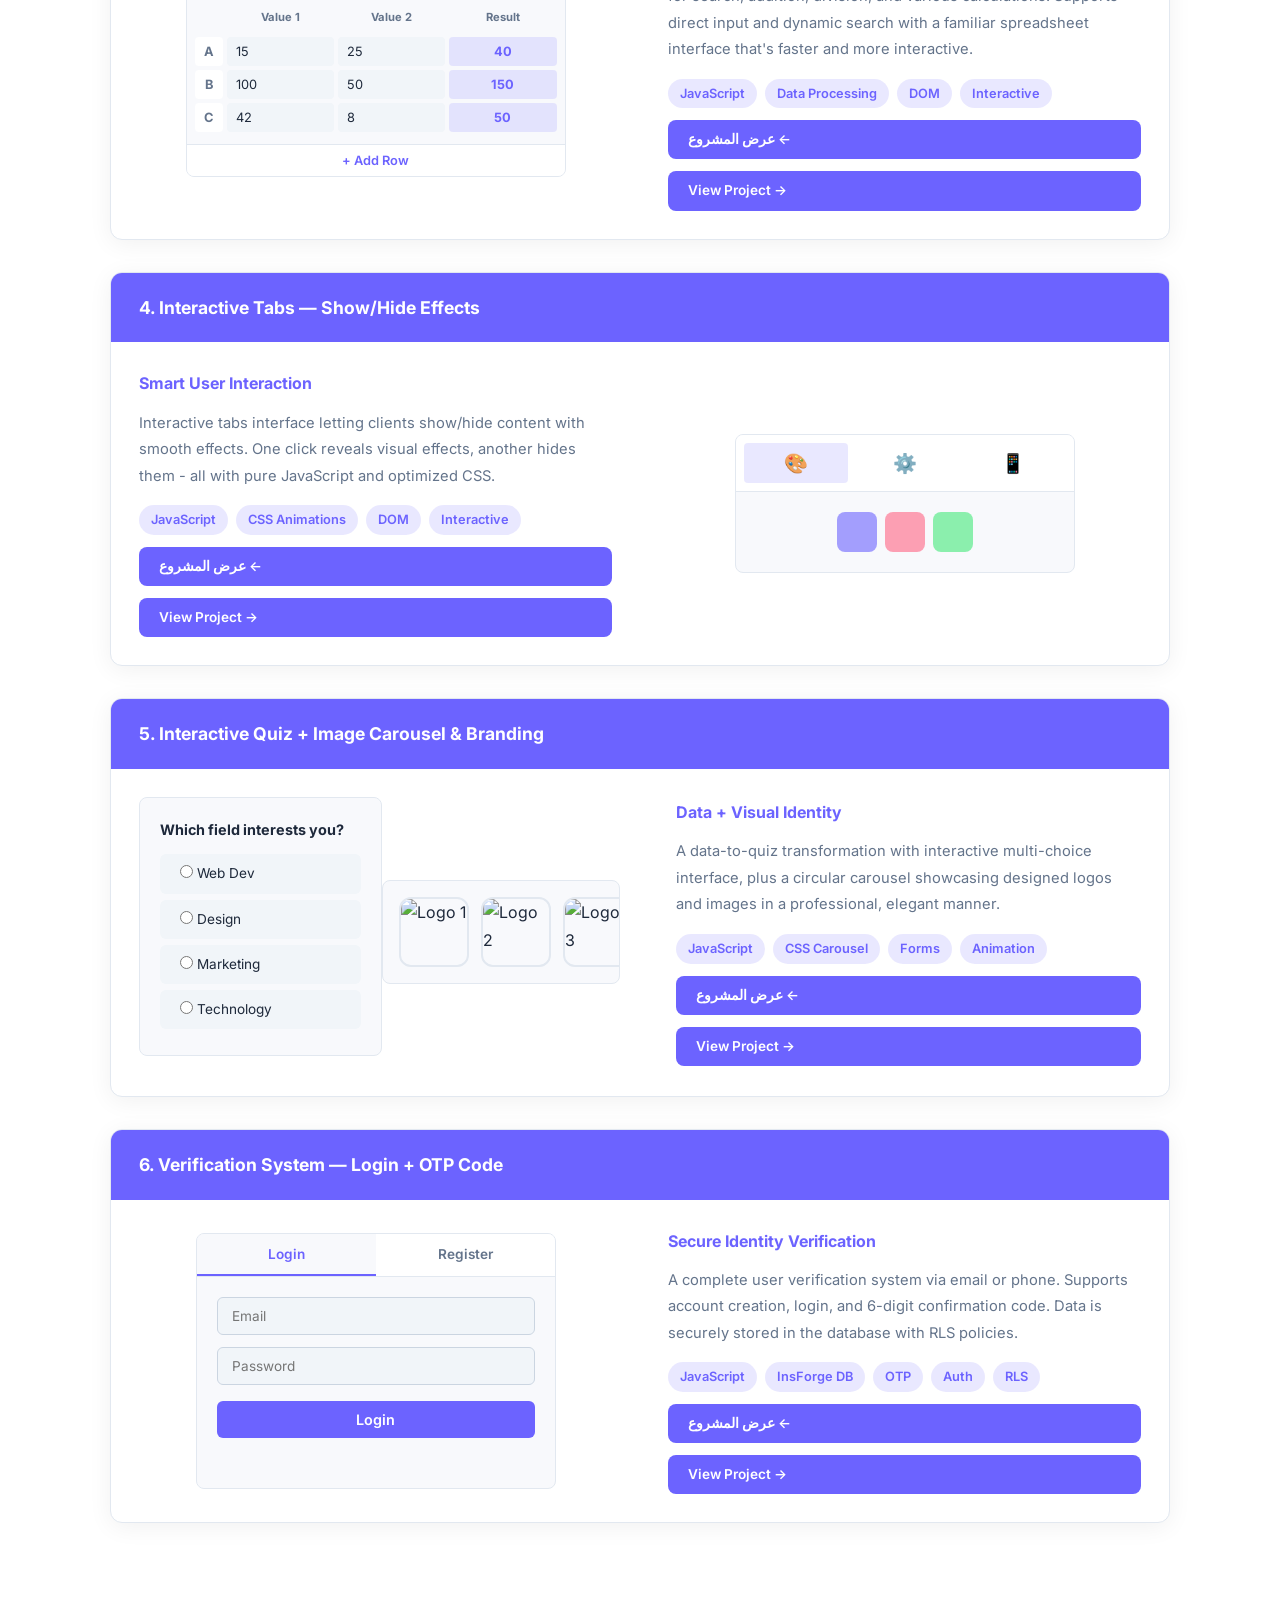
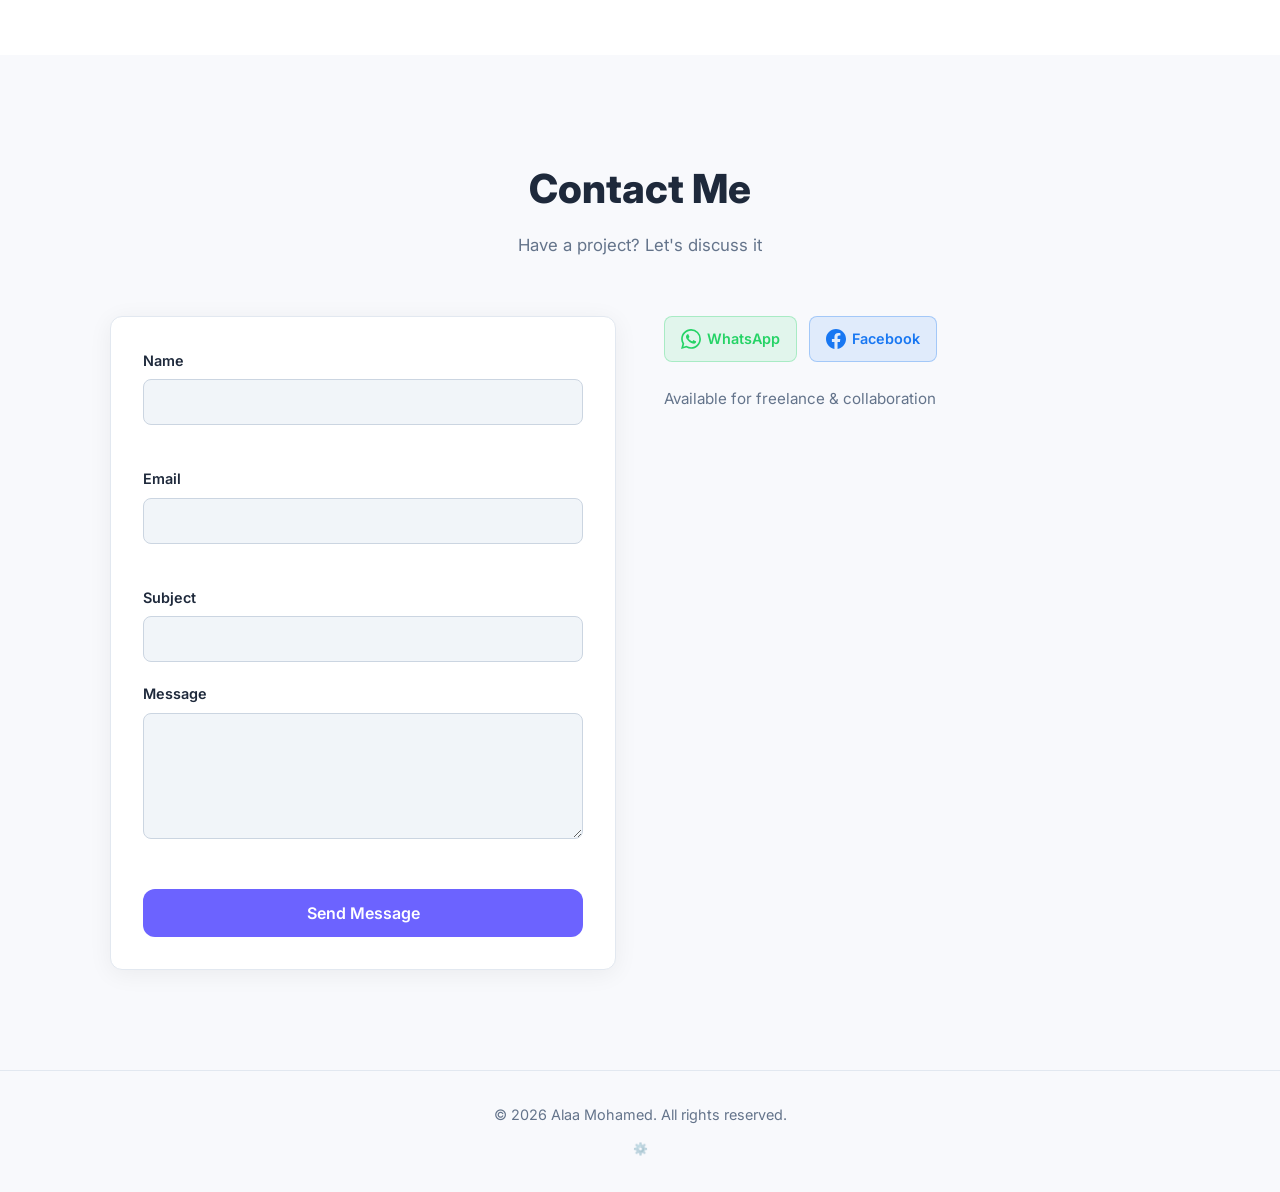
==== commit 4391dffe: "feat: Smart Email Gate + desktop notifications, disable EmailJS" ====
--- a/index.html
+++ b/index.html
@@ -472,6 +472,29 @@
   <svg width="28" height="28" viewBox="0 0 24 24" fill="currentColor"><path d="M17.472 14.382c-.297-.149-1.758-.867-2.03-.967-.273-.099-.471-.148-.67.15-.197.297-.767.966-.94 1.164-.173.199-.347.223-.644.075-.297-.15-1.255-.463-2.39-1.475-.883-.788-1.48-1.761-1.653-2.059-.173-.297-.018-.458.13-.606.134-.133.298-.347.446-.52.149-.174.198-.298.298-.497.099-.198.05-.371-.025-.52-.075-.149-.669-1.612-.916-2.207-.242-.579-.487-.5-.669-.51-.173-.008-.371-.01-.57-.01-.198 0-.52.074-.792.372-.272.297-1.04 1.016-1.04 2.479 0 1.462 1.065 2.875 1.213 3.074.149.198 2.096 3.2 5.077 4.487.709.306 1.262.489 1.694.625.712.227 1.36.195 1.871.118.571-.085 1.758-.719 2.006-1.413.248-.694.248-1.289.173-1.413-.074-.124-.272-.198-.57-.347m-5.421 7.403h-.004a9.87 9.87 0 01-5.031-1.378l-.361-.214-3.741.982.998-3.648-.235-.374a9.86 9.86 0 01-1.51-5.26c.001-5.45 4.436-9.884 9.888-9.884 2.64 0 5.122 1.03 6.988 2.898a9.825 9.825 0 012.893 6.994c-.003 5.45-4.437 9.884-9.885 9.884m8.413-18.297A11.815 11.815 0 0012.05 0C5.495 0 .16 5.335.157 11.892c0 2.096.547 4.142 1.588 5.945L.057 24l6.305-1.654a11.882 11.882 0 005.683 1.448h.005c6.554 0 11.89-5.335 11.893-11.893a11.821 11.821 0 00-3.48-8.413Z"/></svg>
 </a>
 
+<!-- ===== SMART EMAIL GATE (appears after 3 clicks) ===== -->
+<div class="smart-gate" id="smartGate">
+  <div class="smart-gate__overlay"></div>
+  <div class="smart-gate__card">
+    <button class="smart-gate__close" id="smartGateClose">&times;</button>
+    <div class="smart-gate__icon">👋</div>
+    <div class="smart-gate__title" lang="ar">يبدو أنك مهتم بمشاريعي!</div>
+    <div class="smart-gate__title" lang="en" hidden>You seem interested!</div>
+    <div class="smart-gate__text" lang="ar">أدخل بريدك الإلكتروني لترى تفاصيل المشاريع كاملة وتحصل على تحديثات حصرية</div>
+    <div class="smart-gate__text" lang="en" hidden>Enter your email to see full project details and get exclusive updates</div>
+    <div class="smart-gate__form">
+      <input type="email" class="smart-gate__input" id="smartGateEmail" placeholder="your@email.com" dir="ltr">
+      <button class="smart-gate__btn" id="smartGateBtn"><span lang="ar">عرض المشاريع</span><span lang="en" hidden>Show Projects</span></button>
+    </div>
+    <div class="smart-gate__hint" id="smartGateHint"></div>
+    <div class="smart-gate__success" id="smartGateSuccess">
+      <div class="smart-gate__success-icon">✓</div>
+      <div lang="ar">شكراً! سيتم توجيهك للمشاريع</div>
+      <div lang="en" hidden>Thanks! Redirecting to projects</div>
+    </div>
+  </div>
+</div>
+
 <!-- ===== FOOTER ===== -->
 <footer class="footer">
   <div class="container">
--- a/styles/main.css
+++ b/styles/main.css
@@ -1128,3 +1128,121 @@
 [dir="rtl"] .form-group input { text-align: right; }
 [dir="rtl"] .mockup-browser__url { margin-left: 0; margin-right: auto; }
 [dir="rtl"] .mockup-quiz__options input { margin-left: 0; margin-right: 8px; }
+
+/* ===== SMART EMAIL GATE ===== */
+.smart-gate {
+  position: fixed;
+  bottom: 0; left: 0; right: 0;
+  z-index: 10000;
+  display: none;
+  align-items: flex-end;
+  justify-content: center;
+  pointer-events: none;
+}
+.smart-gate.active { display: flex; }
+.smart-gate__overlay {
+  position: fixed;
+  inset: 0;
+  background: rgba(0,0,0,0.3);
+  pointer-events: auto;
+}
+.smart-gate__card {
+  position: relative;
+  z-index: 1;
+  width: 100%;
+  max-width: 460px;
+  background: var(--bg-card, #fff);
+  border-radius: 20px 20px 0 0;
+  padding: 28px 24px 24px;
+  box-shadow: 0 -8px 40px rgba(0,0,0,0.15);
+  pointer-events: auto;
+  transform: translateY(100%);
+  transition: transform 0.4s cubic-bezier(0.22, 1, 0.36, 1);
+}
+.smart-gate.active .smart-gate__card { transform: translateY(0); }
+.smart-gate__close {
+  position: absolute;
+  top: 12px; right: 16px;
+  background: none;
+  border: none;
+  font-size: 1.5rem;
+  cursor: pointer;
+  color: var(--text-muted, #999);
+  line-height: 1;
+  padding: 4px;
+}
+[dir="rtl"] .smart-gate__close { right: auto; left: 16px; }
+.smart-gate__icon { font-size: 2rem; margin-bottom: 8px; }
+.smart-gate__title {
+  font-size: 1.2rem;
+  font-weight: 700;
+  margin-bottom: 6px;
+  color: var(--text-primary, #111);
+}
+.smart-gate__text {
+  font-size: 0.9rem;
+  color: var(--text-secondary, #666);
+  margin-bottom: 16px;
+  line-height: 1.6;
+}
+.smart-gate__form {
+  display: flex;
+  gap: 8px;
+}
+.smart-gate__input {
+  flex: 1;
+  padding: 12px 14px;
+  border: 2px solid var(--border, #ddd);
+  border-radius: 10px;
+  font-size: 0.95rem;
+  outline: none;
+  transition: border-color 0.2s;
+  background: var(--bg-input, #f9f9f9);
+  color: var(--text-primary, #111);
+}
+.smart-gate__input:focus { border-color: var(--primary, #2563eb); }
+.smart-gate__btn {
+  padding: 12px 20px;
+  background: var(--primary, #2563eb);
+  color: #fff;
+  border: none;
+  border-radius: 10px;
+  font-size: 0.9rem;
+  font-weight: 600;
+  cursor: pointer;
+  white-space: nowrap;
+  transition: background 0.2s;
+  font-family: inherit;
+}
+.smart-gate__btn:hover { background: var(--primary-hover, #1d4ed8); }
+.smart-gate__btn:disabled { opacity: 0.5; cursor: not-allowed; }
+.smart-gate__hint {
+  font-size: 0.8rem;
+  color: #dc2626;
+  margin-top: 8px;
+  min-height: 1.2em;
+}
+.smart-gate__success {
+  display: none;
+  align-items: center;
+  gap: 8px;
+  margin-top: 12px;
+  padding: 12px;
+  background: #22c55e15;
+  border-radius: 10px;
+  color: #16a34a;
+  font-weight: 600;
+  font-size: 0.95rem;
+}
+.smart-gate__success.active { display: flex; }
+.smart-gate__success-icon {
+  width: 28px; height: 28px;
+  border-radius: 50%;
+  background: #22c55e;
+  color: #fff;
+  display: flex;
+  align-items: center;
+  justify-content: center;
+  font-size: 0.85rem;
+  flex-shrink: 0;
+}
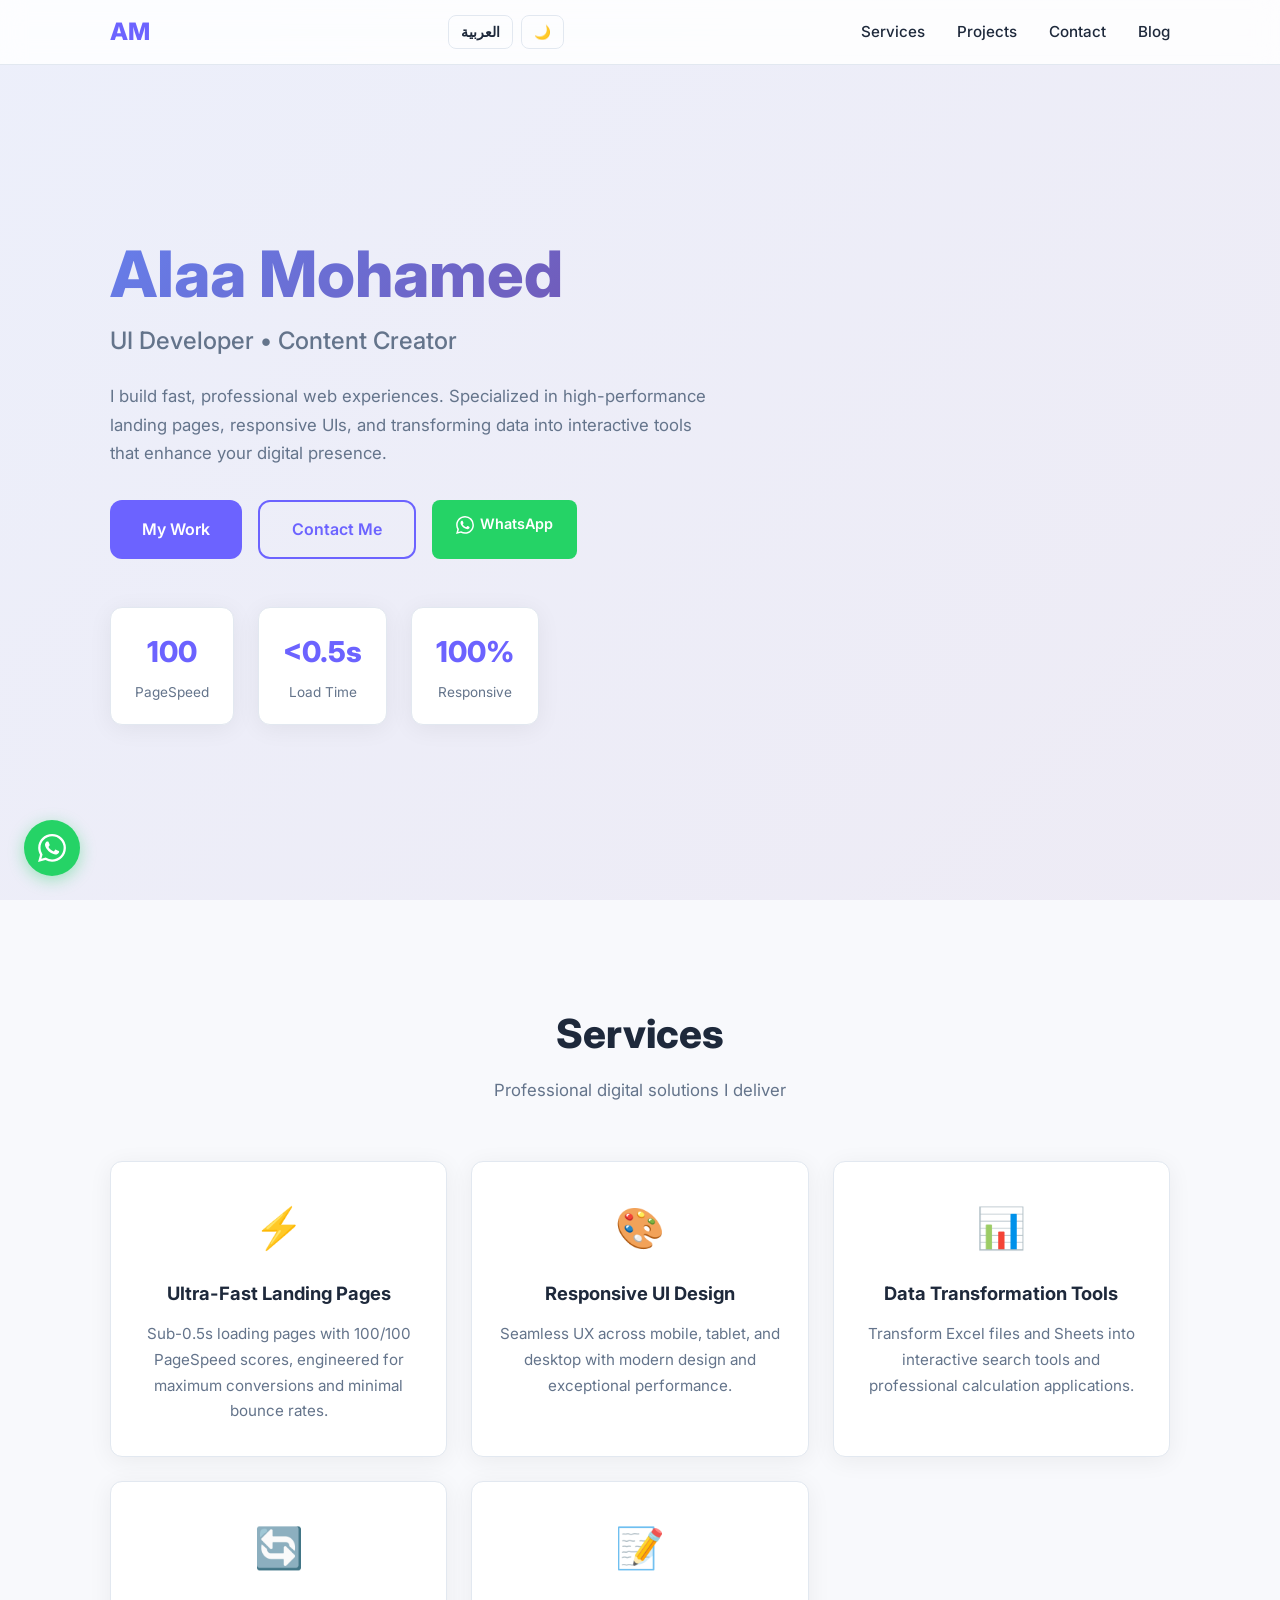
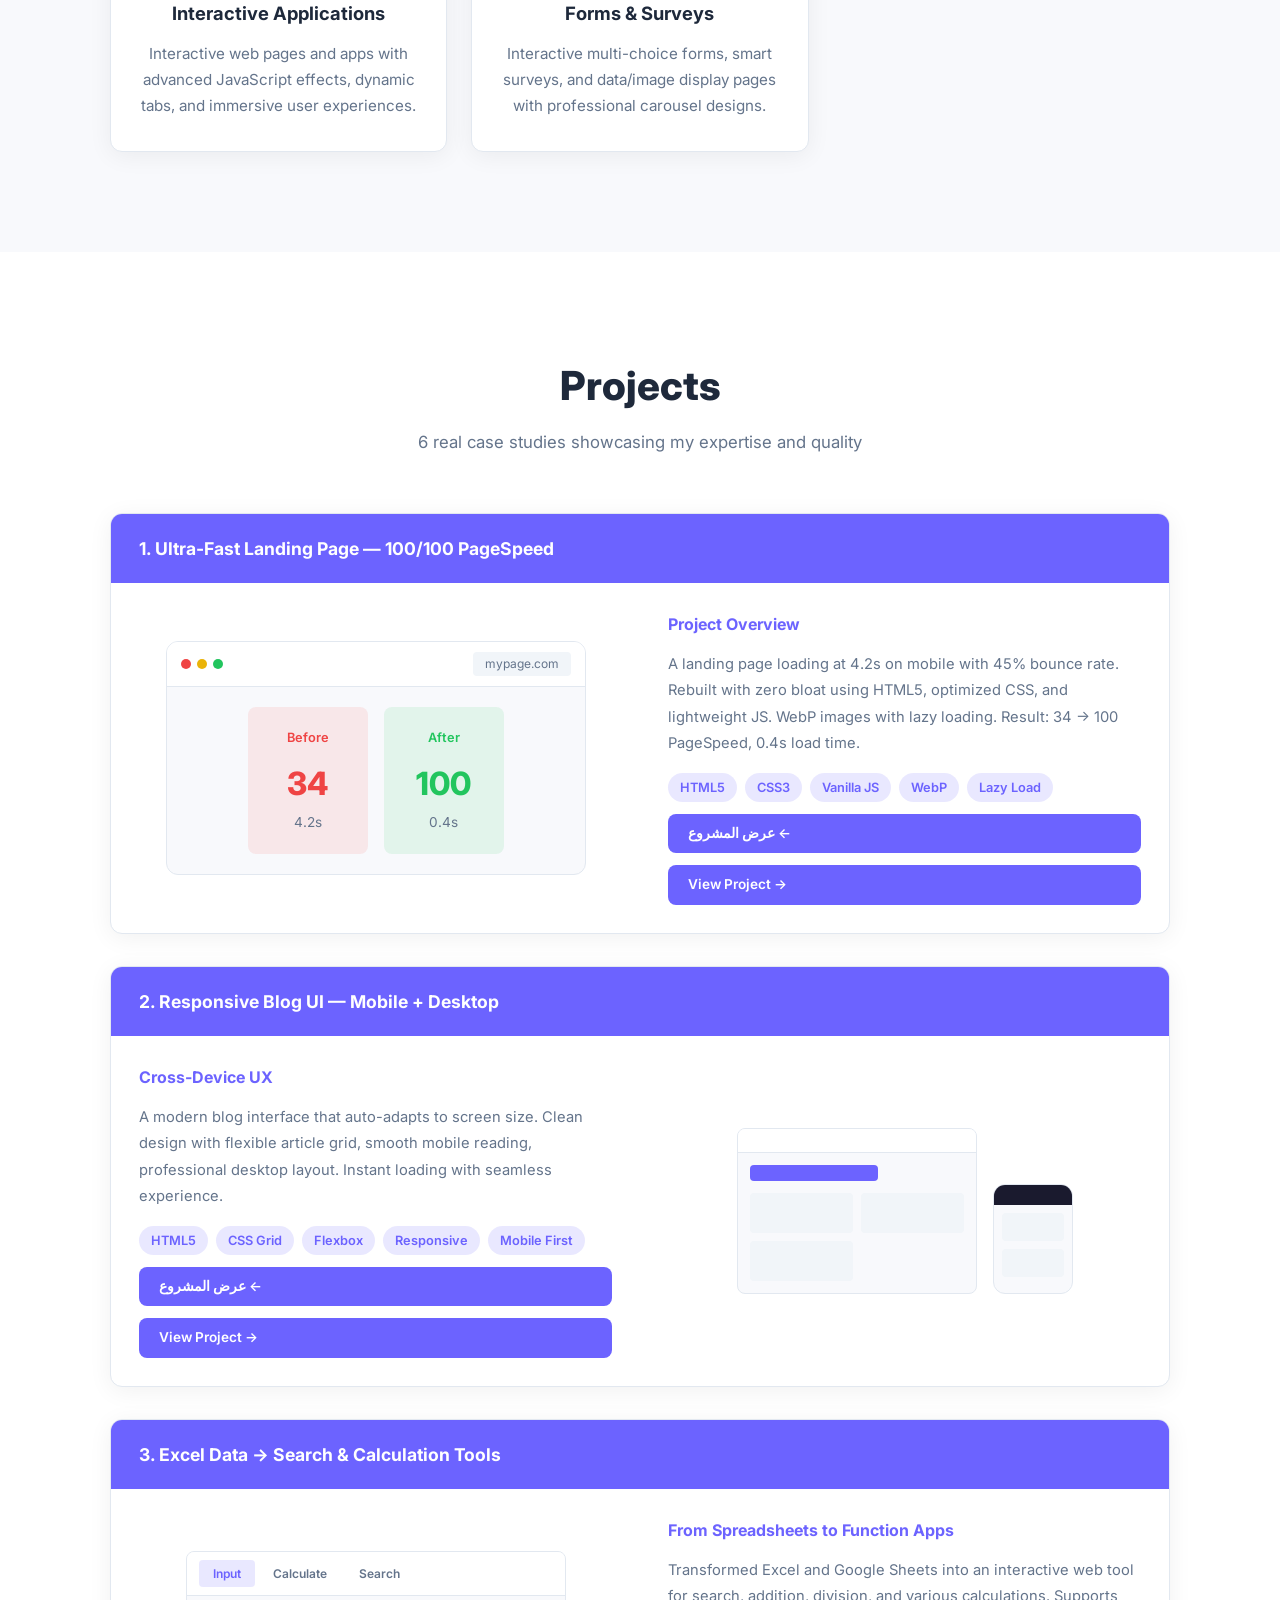
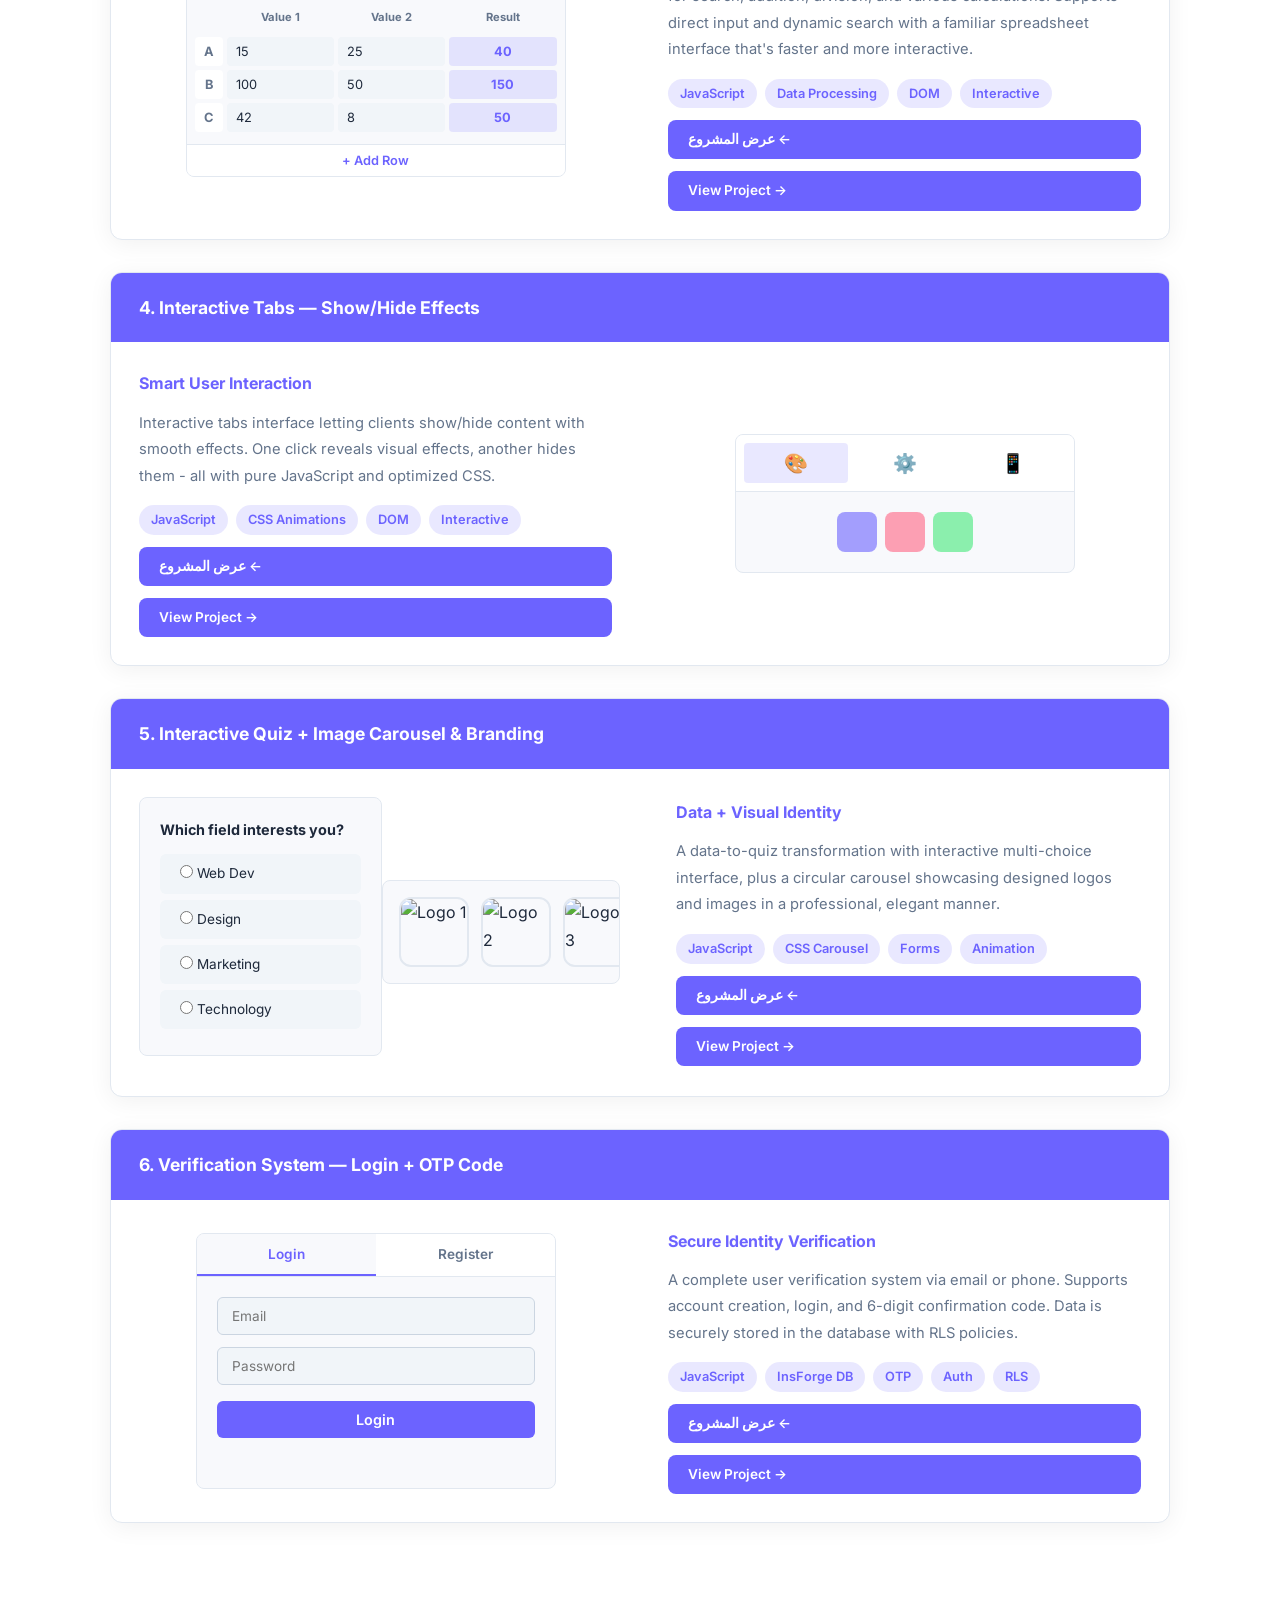
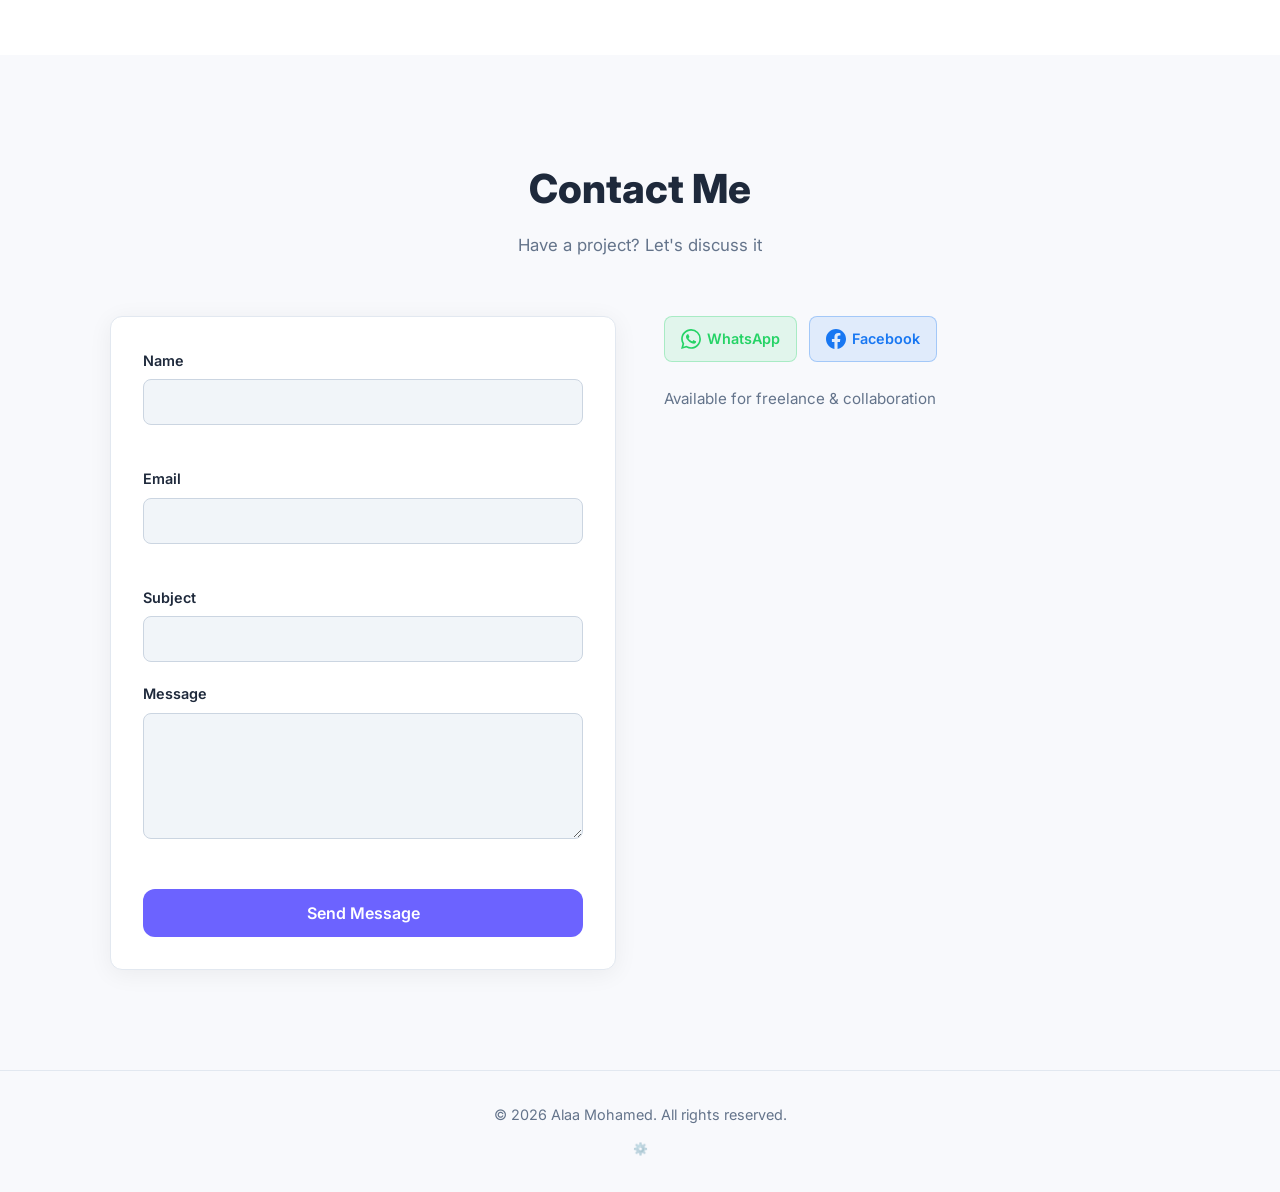
==== commit 4163a849: "feat: blog page + email validation edge function, Smart Gate upgrade" ====
--- a/index.html
+++ b/index.html
@@ -31,6 +31,7 @@
       <li><a href="#services"><span lang="ar">خدماتي</span><span lang="en" hidden>Services</span></a></li>
       <li><a href="#projects"><span lang="ar">مشاريعي</span><span lang="en" hidden>Projects</span></a></li>
       <li><a href="#contact"><span lang="ar">تواصل</span><span lang="en" hidden>Contact</span></a></li>
+      <li><a href="blog.html"><span lang="ar">المدونة</span><span lang="en" hidden>Blog</span></a></li>
     </ul>
   </div>
 </nav>
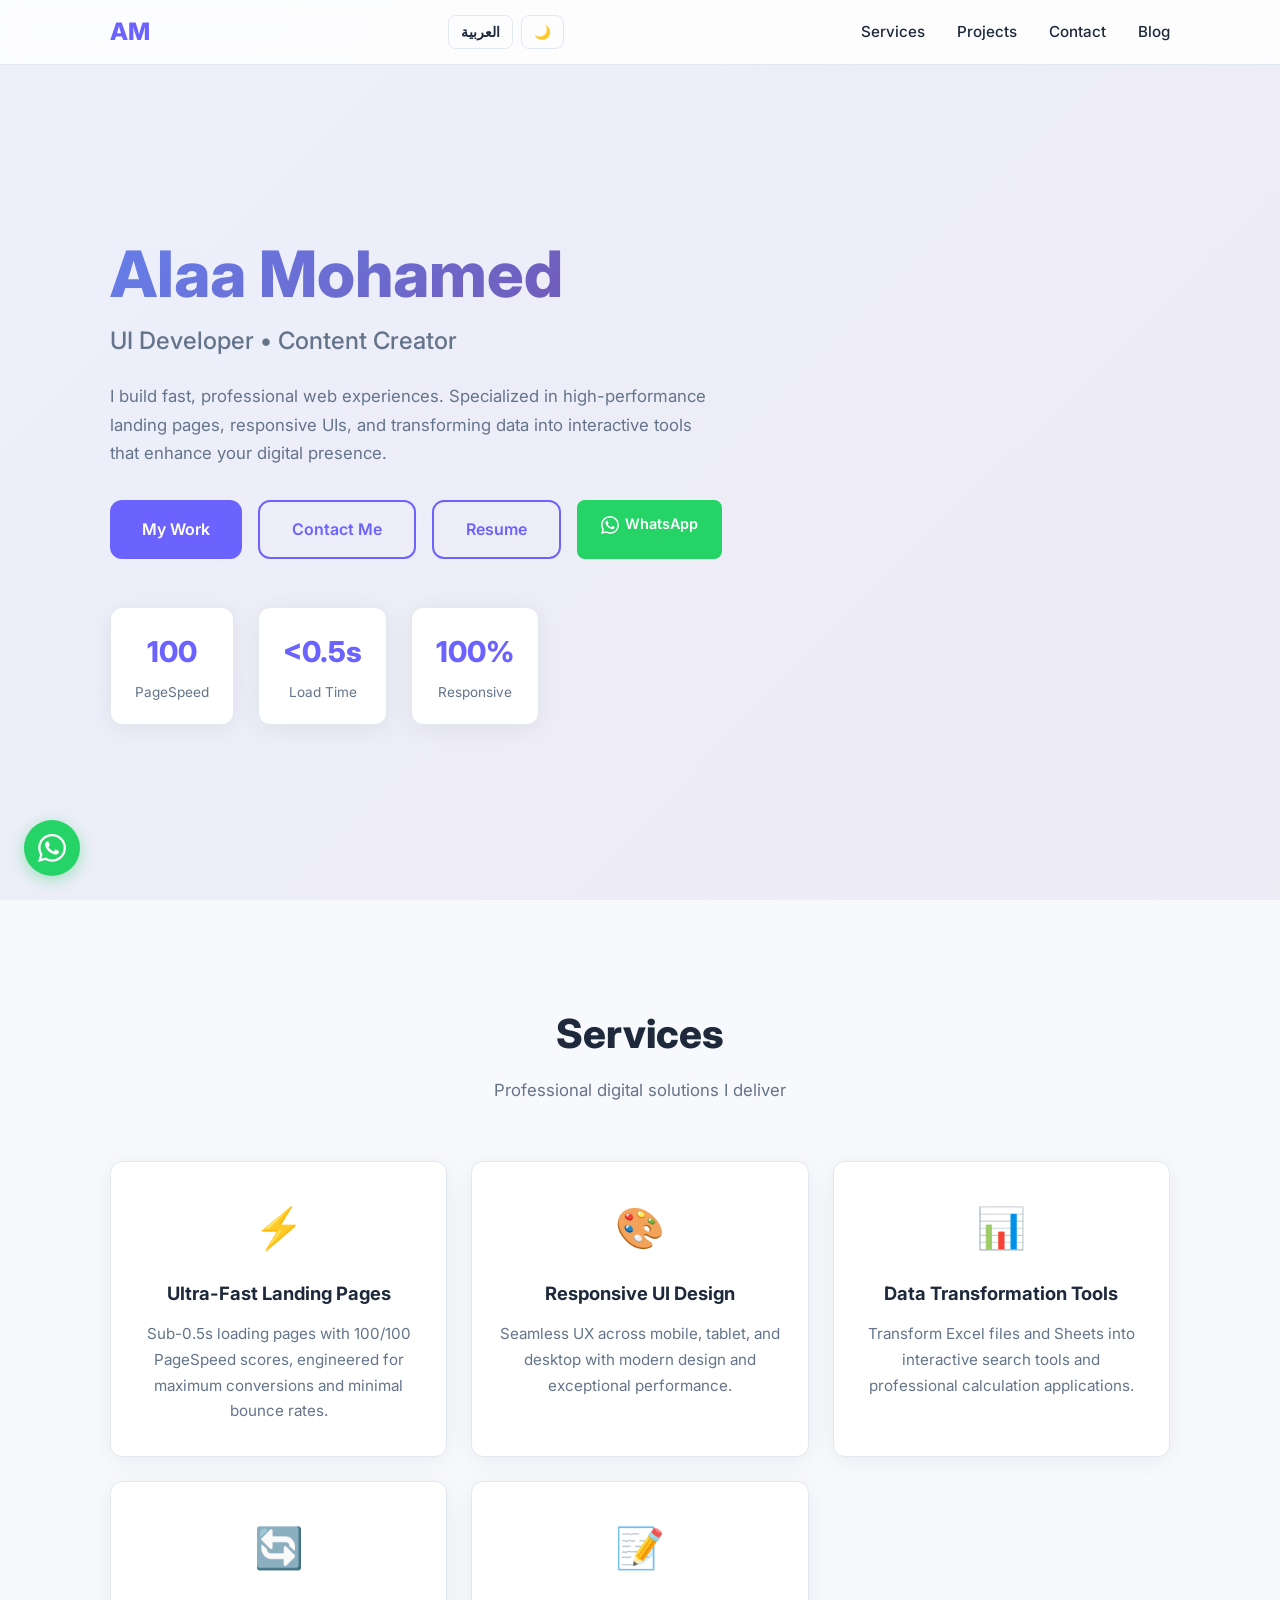
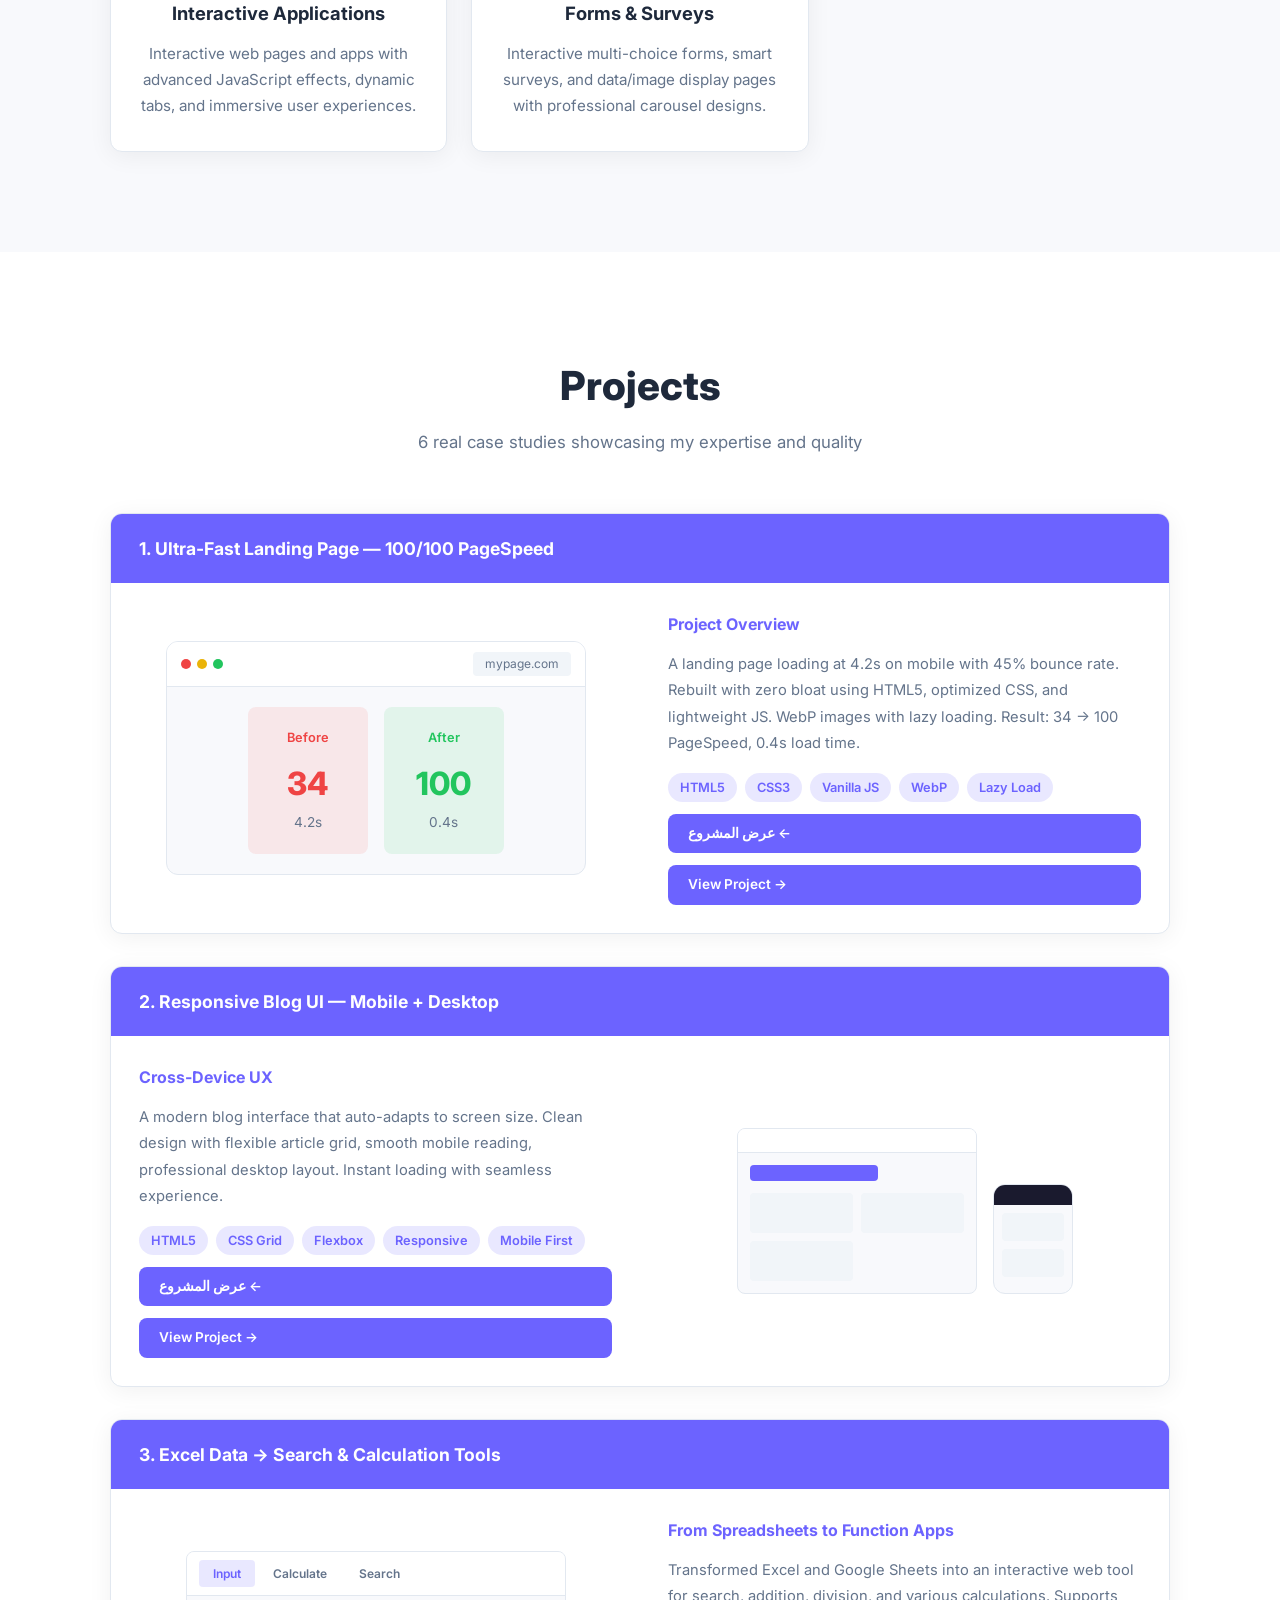
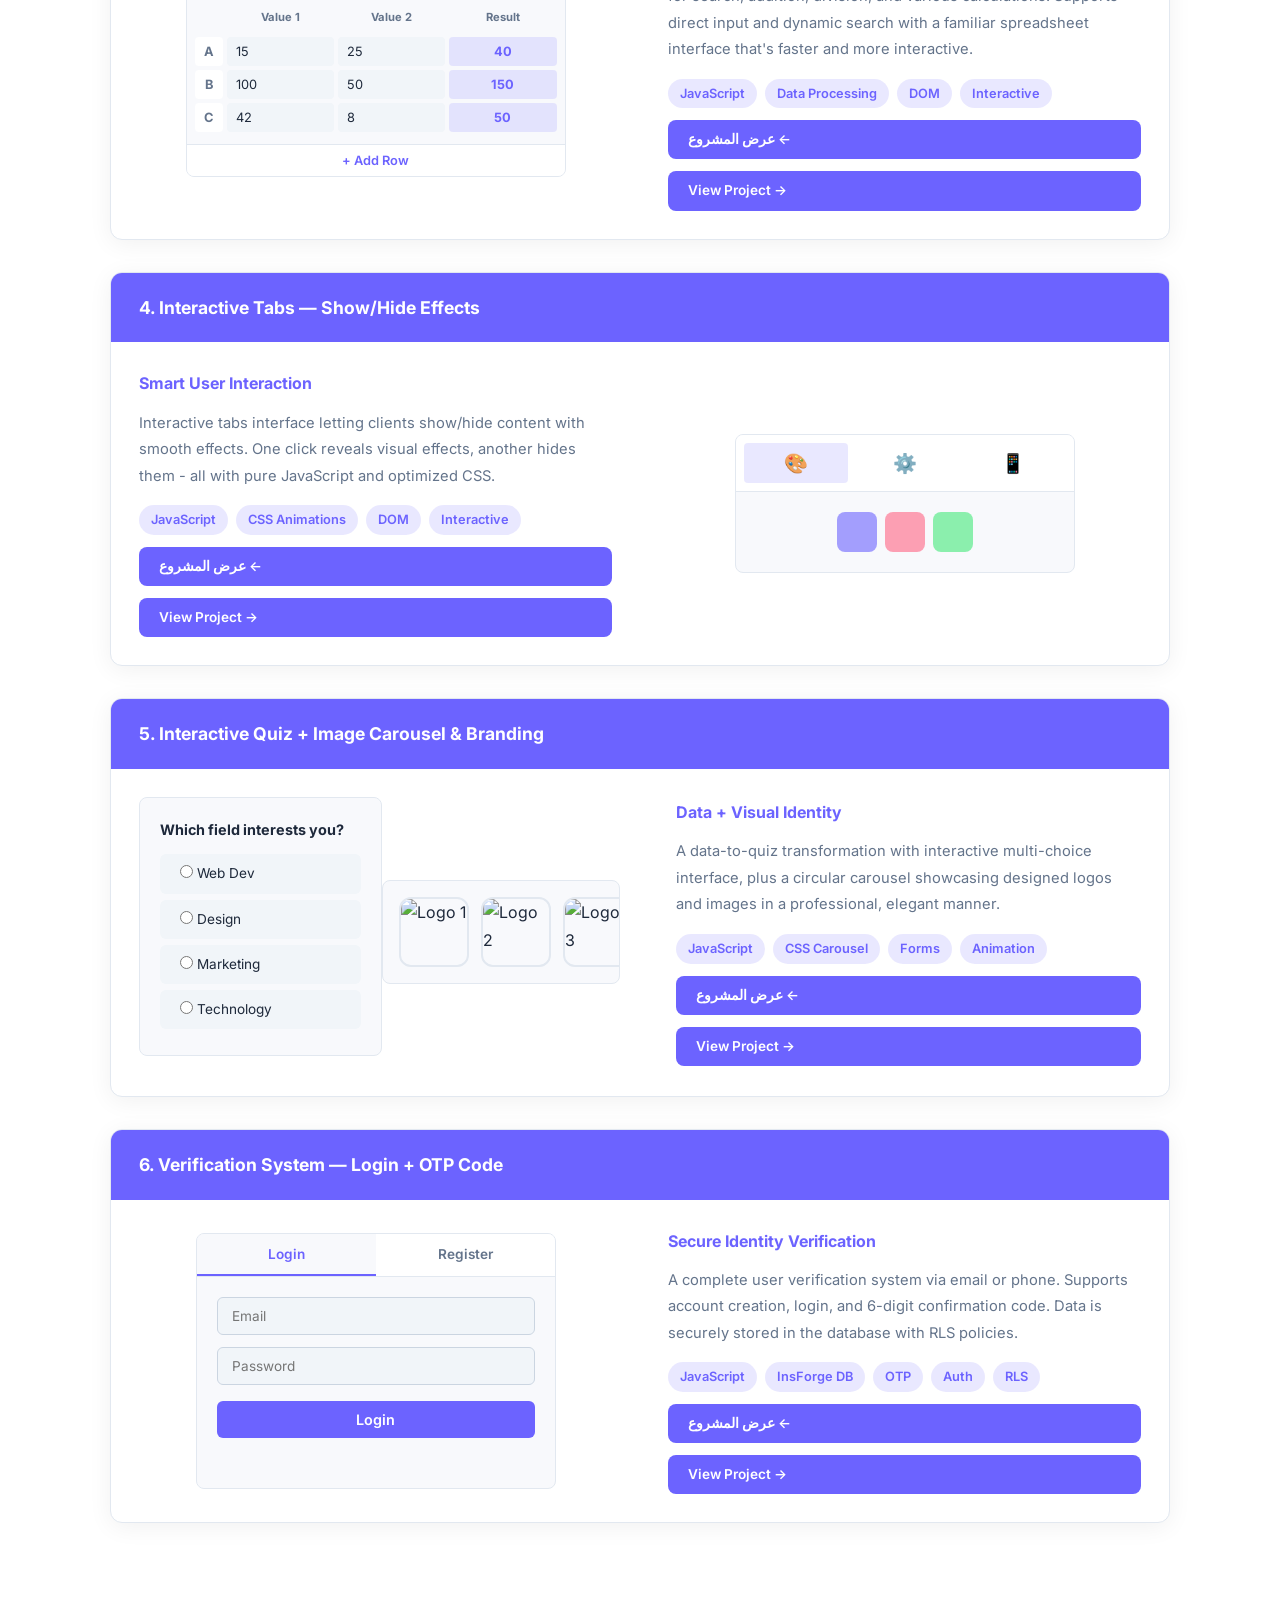
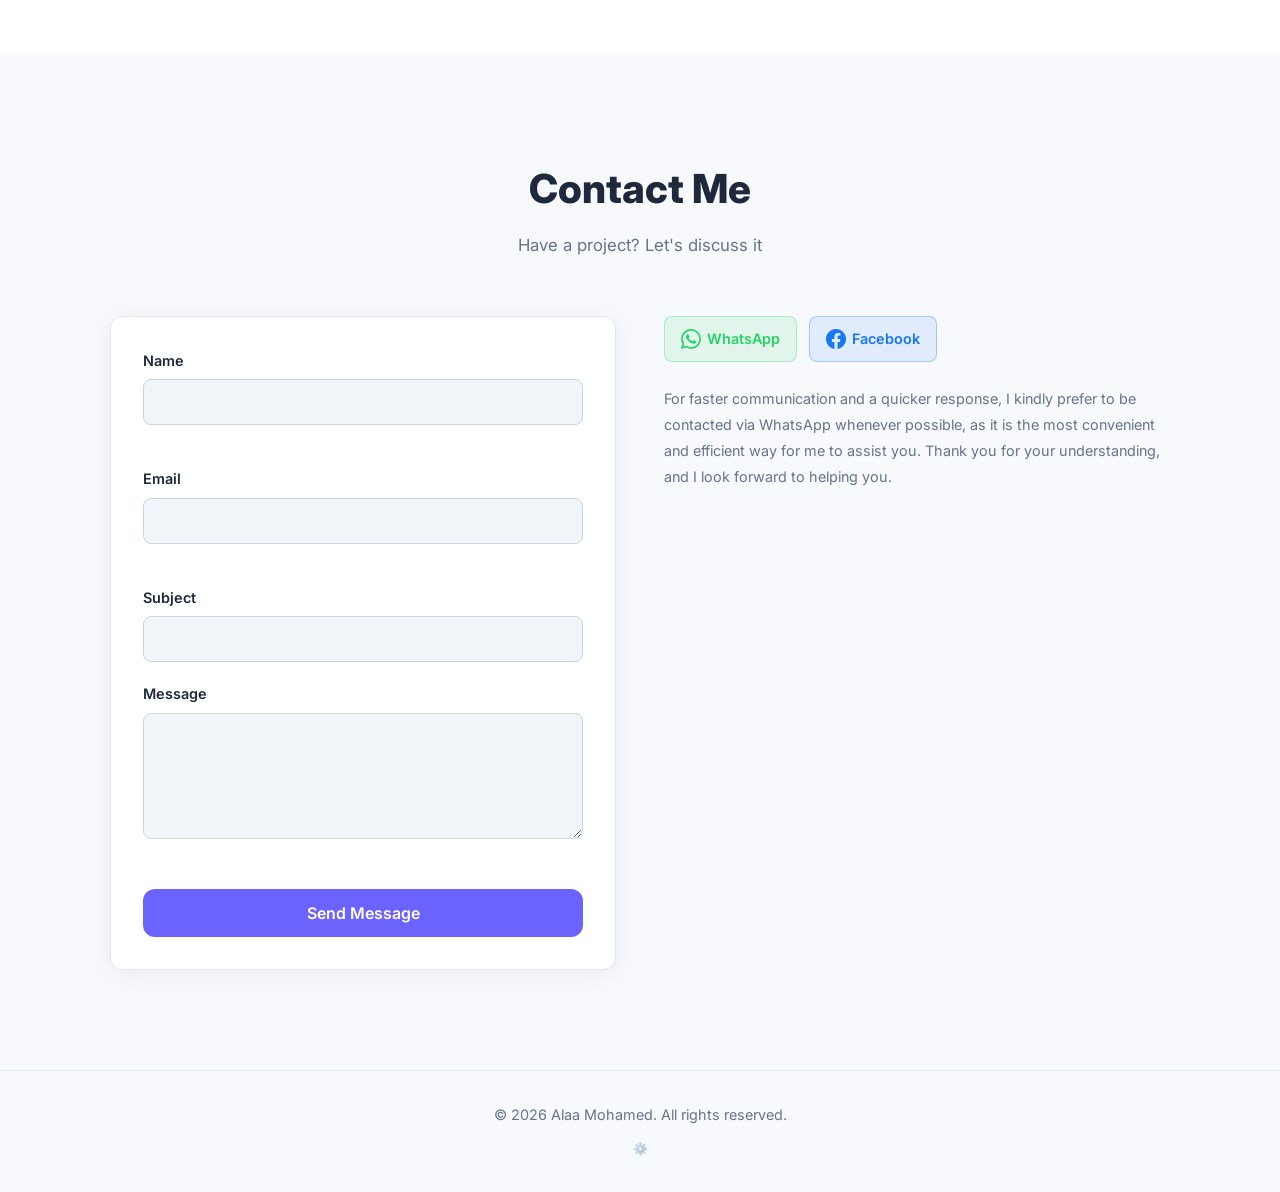
==== commit 2dfaeba5: "Add resume modal with Canva embed + WhatsApp contact message" ====
--- a/index.html
+++ b/index.html
@@ -56,6 +56,7 @@
       <div class="hero__cta">
         <a href="#projects" class="btn btn-primary"><span lang="ar">مشاريعي</span><span lang="en" hidden>My Work</span></a>
         <a href="#contact" class="btn btn-outline"><span lang="ar">تواصل معي</span><span lang="en" hidden>Contact Me</span></a>
+        <button class="btn btn-outline" id="resumeBtn"><span lang="ar">السيرة الذاتية</span><span lang="en" hidden>Resume</span></button>
         <a href="https://wa.me/201553851517" class="btn btn-whatsapp" target="_blank" rel="noopener"><svg width="18" height="18" viewBox="0 0 24 24" fill="currentColor" style="vertical-align:middle;margin-right:6px"><path d="M17.472 14.382c-.297-.149-1.758-.867-2.03-.967-.273-.099-.471-.148-.67.15-.197.297-.767.966-.94 1.164-.173.199-.347.223-.644.075-.297-.15-1.255-.463-2.39-1.475-.883-.788-1.48-1.761-1.653-2.059-.173-.297-.018-.458.13-.606.134-.133.298-.347.446-.52.149-.174.198-.298.298-.497.099-.198.05-.371-.025-.52-.075-.149-.669-1.612-.916-2.207-.242-.579-.487-.5-.669-.51-.173-.008-.371-.01-.57-.01-.198 0-.52.074-.792.372-.272.297-1.04 1.016-1.04 2.479 0 1.462 1.065 2.875 1.213 3.074.149.198 2.096 3.2 5.077 4.487.709.306 1.262.489 1.694.625.712.227 1.36.195 1.871.118.571-.085 1.758-.719 2.006-1.413.248-.694.248-1.289.173-1.413-.074-.124-.272-.198-.57-.347m-5.421 7.403h-.004a9.87 9.87 0 01-5.031-1.378l-.361-.214-3.741.982.998-3.648-.235-.374a9.86 9.86 0 01-1.51-5.26c.001-5.45 4.436-9.884 9.888-9.884 2.64 0 5.122 1.03 6.988 2.898a9.825 9.825 0 012.893 6.994c-.003 5.45-4.437 9.884-9.885 9.884m8.413-18.297A11.815 11.815 0 0012.05 0C5.495 0 .16 5.335.157 11.892c0 2.096.547 4.142 1.588 5.945L.057 24l6.305-1.654a11.882 11.882 0 005.683 1.448h.005c6.554 0 11.89-5.335 11.893-11.893a11.821 11.821 0 00-3.48-8.413Z"/></svg><span lang="ar">واتساب</span><span lang="en" hidden>WhatsApp</span></a>
       </div>
       <div class="hero__metrics">
@@ -461,12 +462,24 @@
           </a>
         </div>
         <div class="contact__details">
-          <p><span lang="ar">متاح للمشاريع الحرة والتعاون</span><span lang="en" hidden>Available for freelance & collaboration</span></p>
+          <p style="font-size:0.9rem;line-height:1.8;color:var(--text-muted)">
+            <span lang="ar">للتواصل الأسرع والرد الأسرع، أفضل أن يتم التواصل معي عبر واتساب كلما أمكن، حيث أنها الطريقة الأكثر ملاءمة وفعالية لمساعدتكم. شكراً لتفهمكم، وأتطلع لمساعدتكم.</span>
+            <span lang="en" hidden>For faster communication and a quicker response, I kindly prefer to be contacted via WhatsApp whenever possible, as it is the most convenient and efficient way for me to assist you. Thank you for your understanding, and I look forward to helping you.</span>
+          </p>
         </div>
       </div>
     </div>
   </div>
 </section>
+
+<!-- ===== RESUME MODAL ===== -->
+<div class="resume-modal" id="resumeModal">
+  <div class="resume-modal__overlay" id="resumeModalOverlay"></div>
+  <div class="resume-modal__content">
+    <button class="resume-modal__close" id="resumeModalClose">&times;</button>
+    <iframe class="resume-modal__iframe" src="https://www.canva.com/design/DAHNZpoW6Hg/FDSPZZnY0ZJNnX8R4Js17Q/view?embed" allowfullscreen loading="lazy"></iframe>
+  </div>
+</div>
 
 <!-- ===== WHATSAPP FLOATING BUTTON ===== -->
 <a href="https://wa.me/201553851517" class="whatsapp-float" target="_blank" rel="noopener" aria-label="WhatsApp">
--- a/styles/main.css
+++ b/styles/main.css
@@ -1235,6 +1235,81 @@
   font-size: 0.95rem;
 }
 .smart-gate__success.active { display: flex; }
+/* ===== RESUME MODAL ===== */
+.resume-modal {
+  position: fixed;
+  inset: 0;
+  z-index: 20000;
+  display: flex;
+  align-items: center;
+  justify-content: center;
+  pointer-events: none;
+  opacity: 0;
+  transition: opacity 0.3s ease;
+}
+.resume-modal.active {
+  pointer-events: auto;
+  opacity: 1;
+}
+.resume-modal__overlay {
+  position: absolute;
+  inset: 0;
+  background: rgba(0,0,0,0.6);
+  backdrop-filter: blur(4px);
+}
+.resume-modal__content {
+  position: relative;
+  width: 90vw;
+  max-width: 1000px;
+  height: 85vh;
+  max-height: 800px;
+  background: var(--bg-card);
+  border-radius: var(--radius);
+  box-shadow: var(--shadow-lg);
+  overflow: hidden;
+  display: flex;
+  flex-direction: column;
+  transform: scale(0.95);
+  transition: transform 0.3s ease;
+}
+.resume-modal.active .resume-modal__content {
+  transform: scale(1);
+}
+.resume-modal__close {
+  position: absolute;
+  top: 12px;
+  right: 16px;
+  z-index: 1;
+  width: 36px;
+  height: 36px;
+  border-radius: 50%;
+  background: var(--bg-card);
+  border: 1px solid var(--border);
+  font-size: 1.4rem;
+  line-height: 1;
+  display: flex;
+  align-items: center;
+  justify-content: center;
+  cursor: pointer;
+  color: var(--text);
+  transition: all var(--transition);
+  box-shadow: var(--shadow);
+}
+.resume-modal__close:hover {
+  background: var(--primary);
+  color: white;
+  border-color: var(--primary);
+}
+[dir="rtl"] .resume-modal__close {
+  right: auto;
+  left: 16px;
+}
+.resume-modal__iframe {
+  width: 100%;
+  height: 100%;
+  border: none;
+}
+
 .smart-gate__success-icon {
   width: 28px; height: 28px;
   border-radius: 50%;
